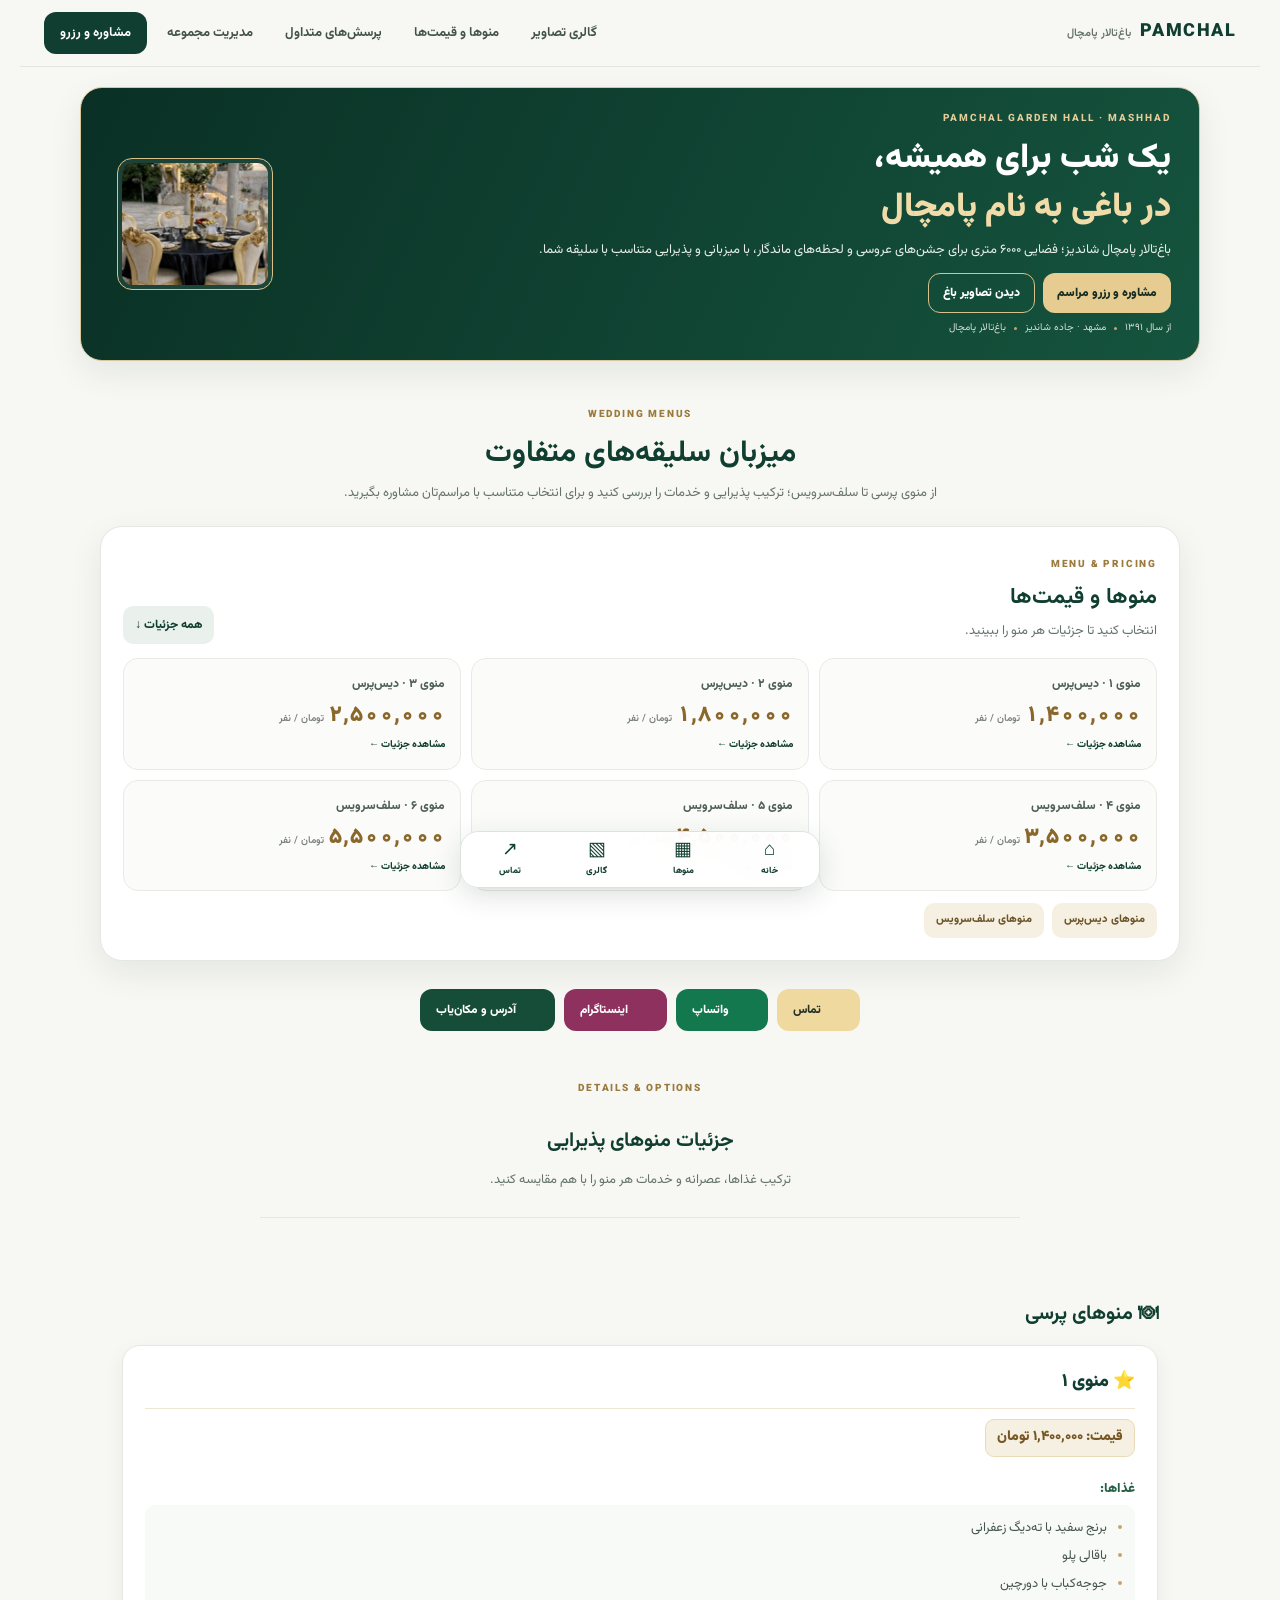
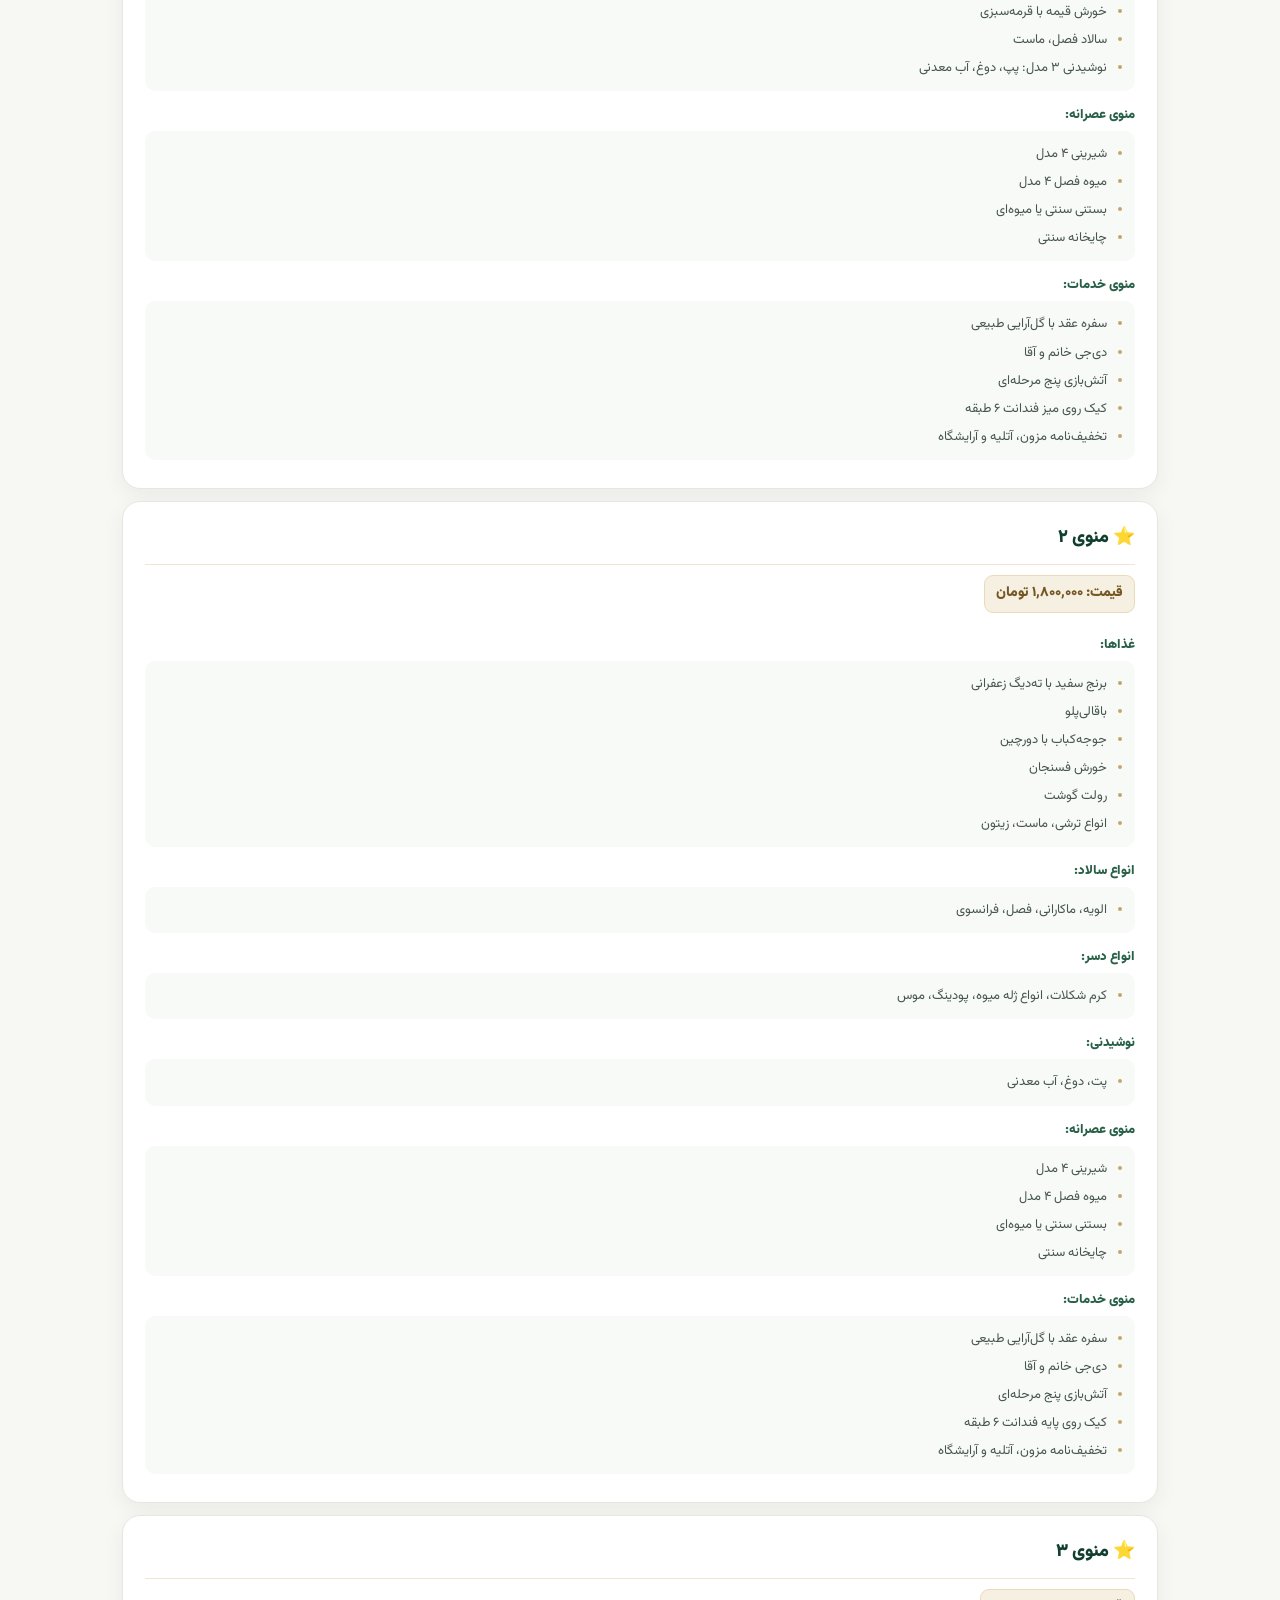
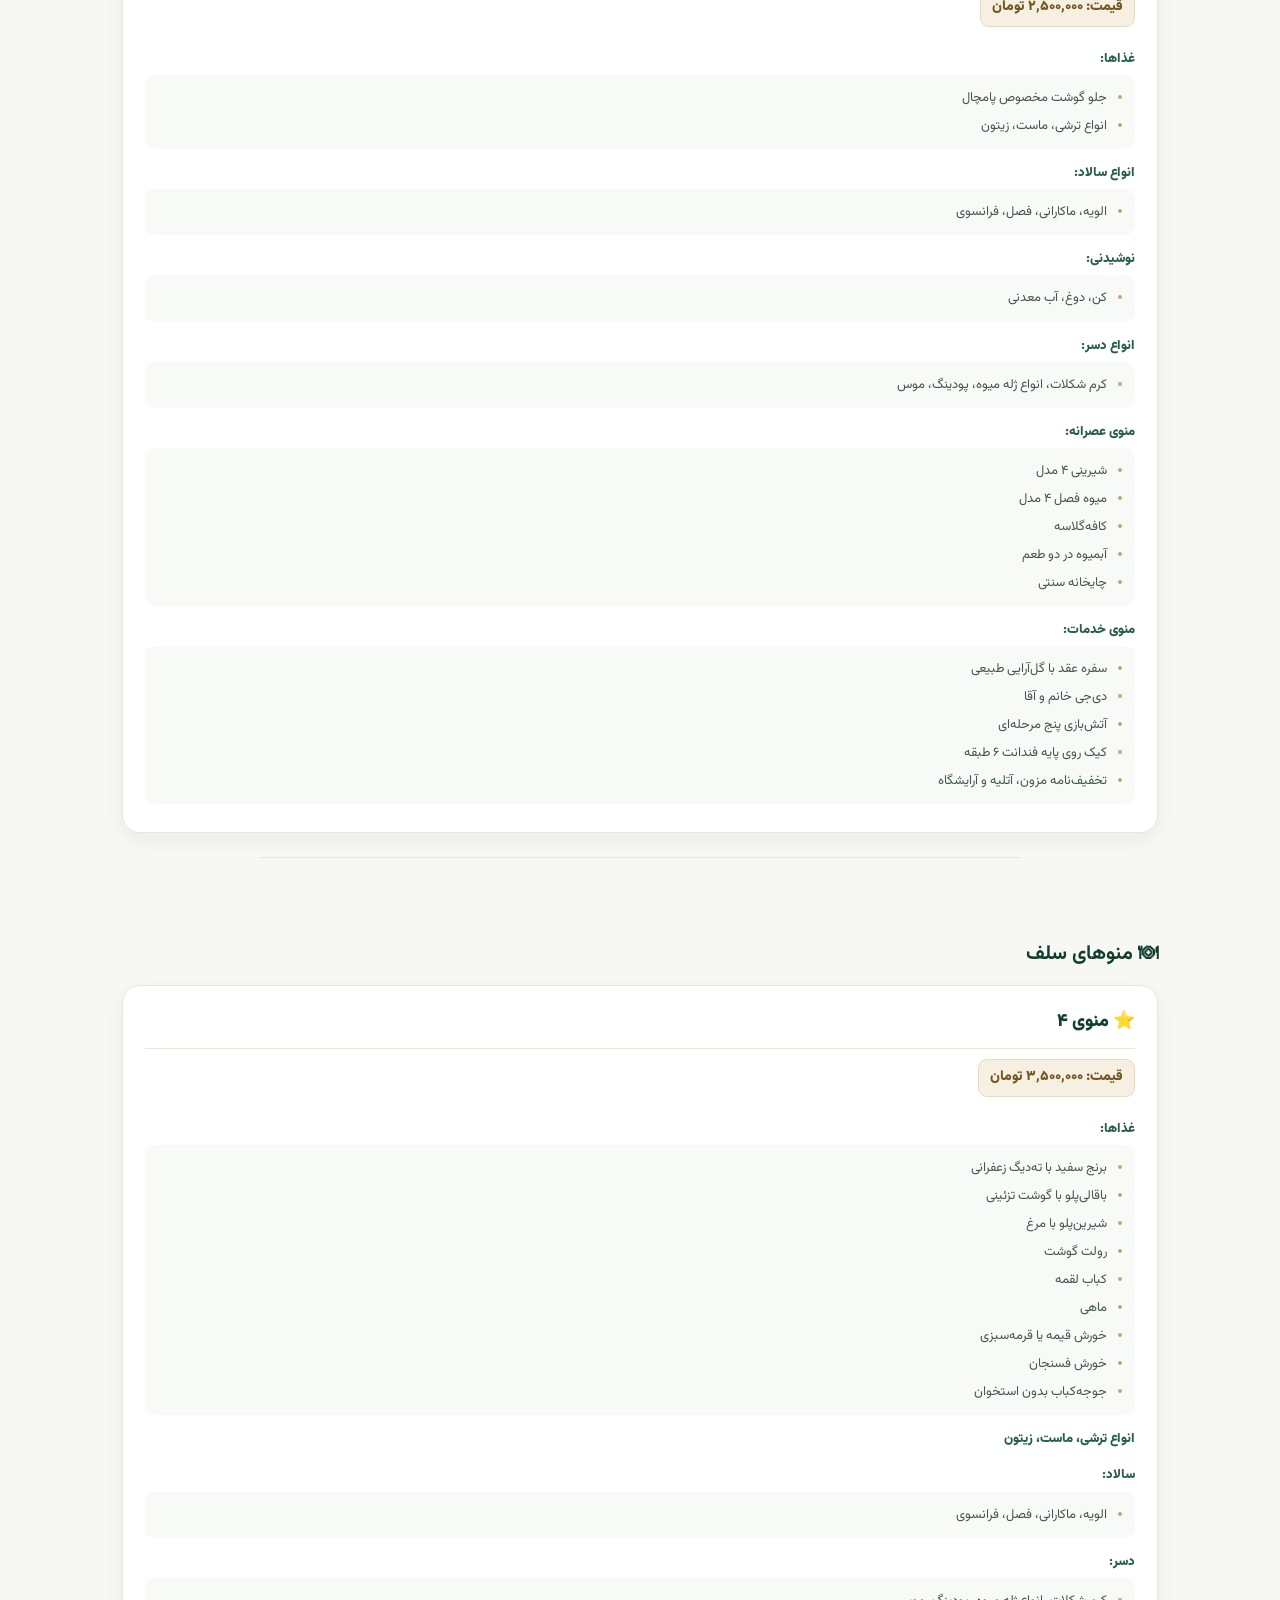
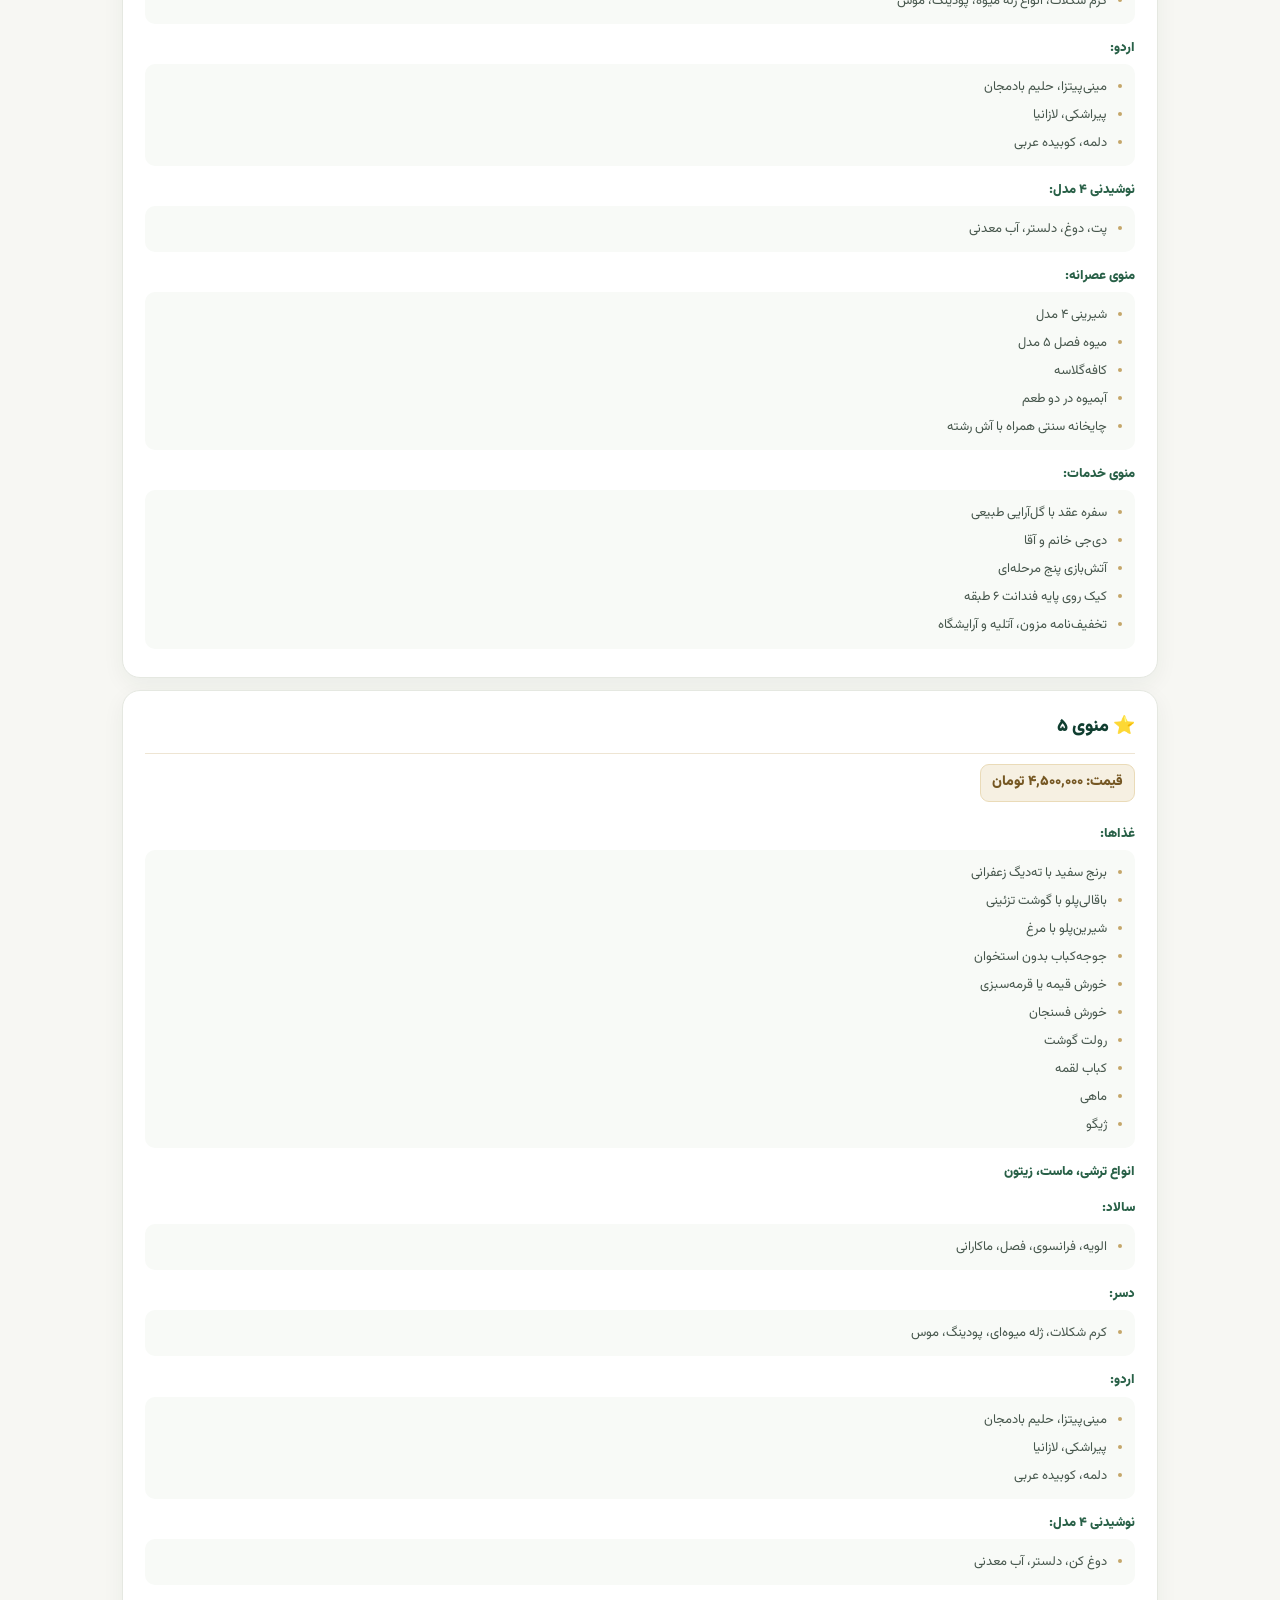
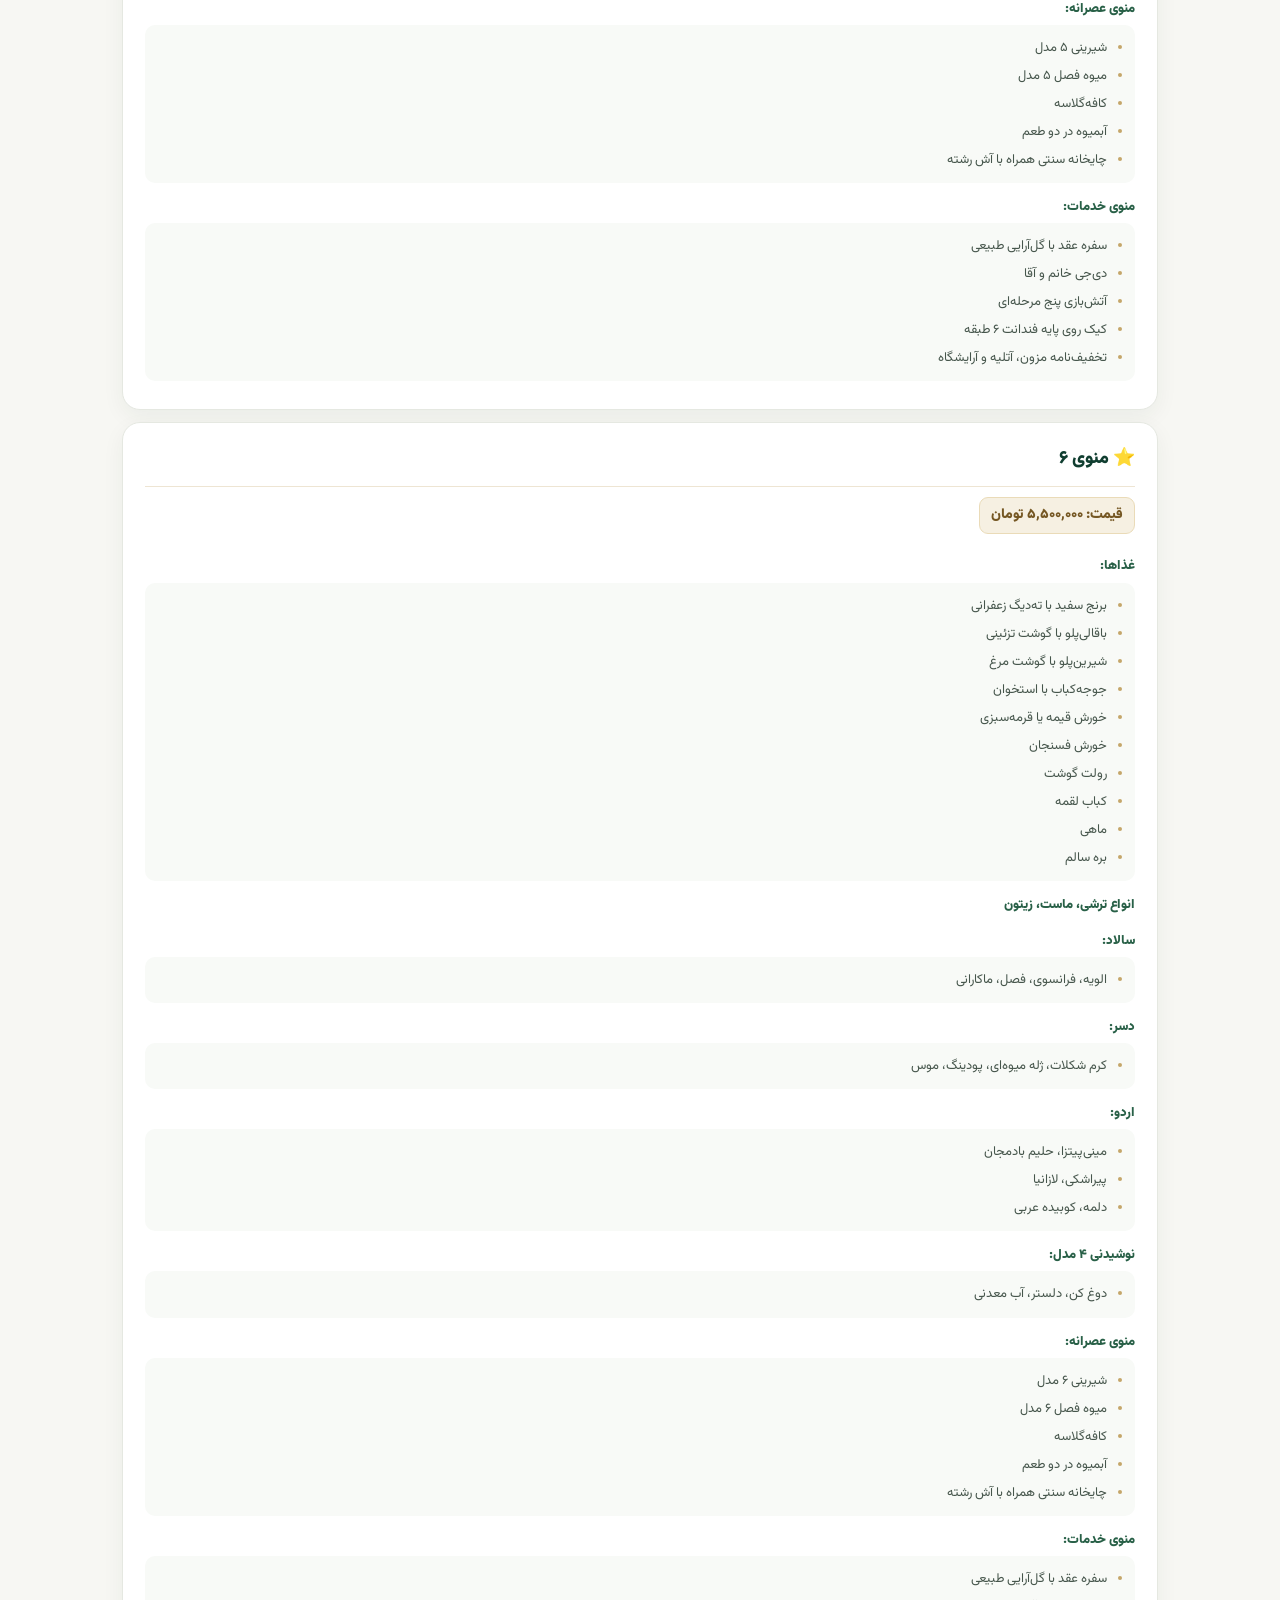
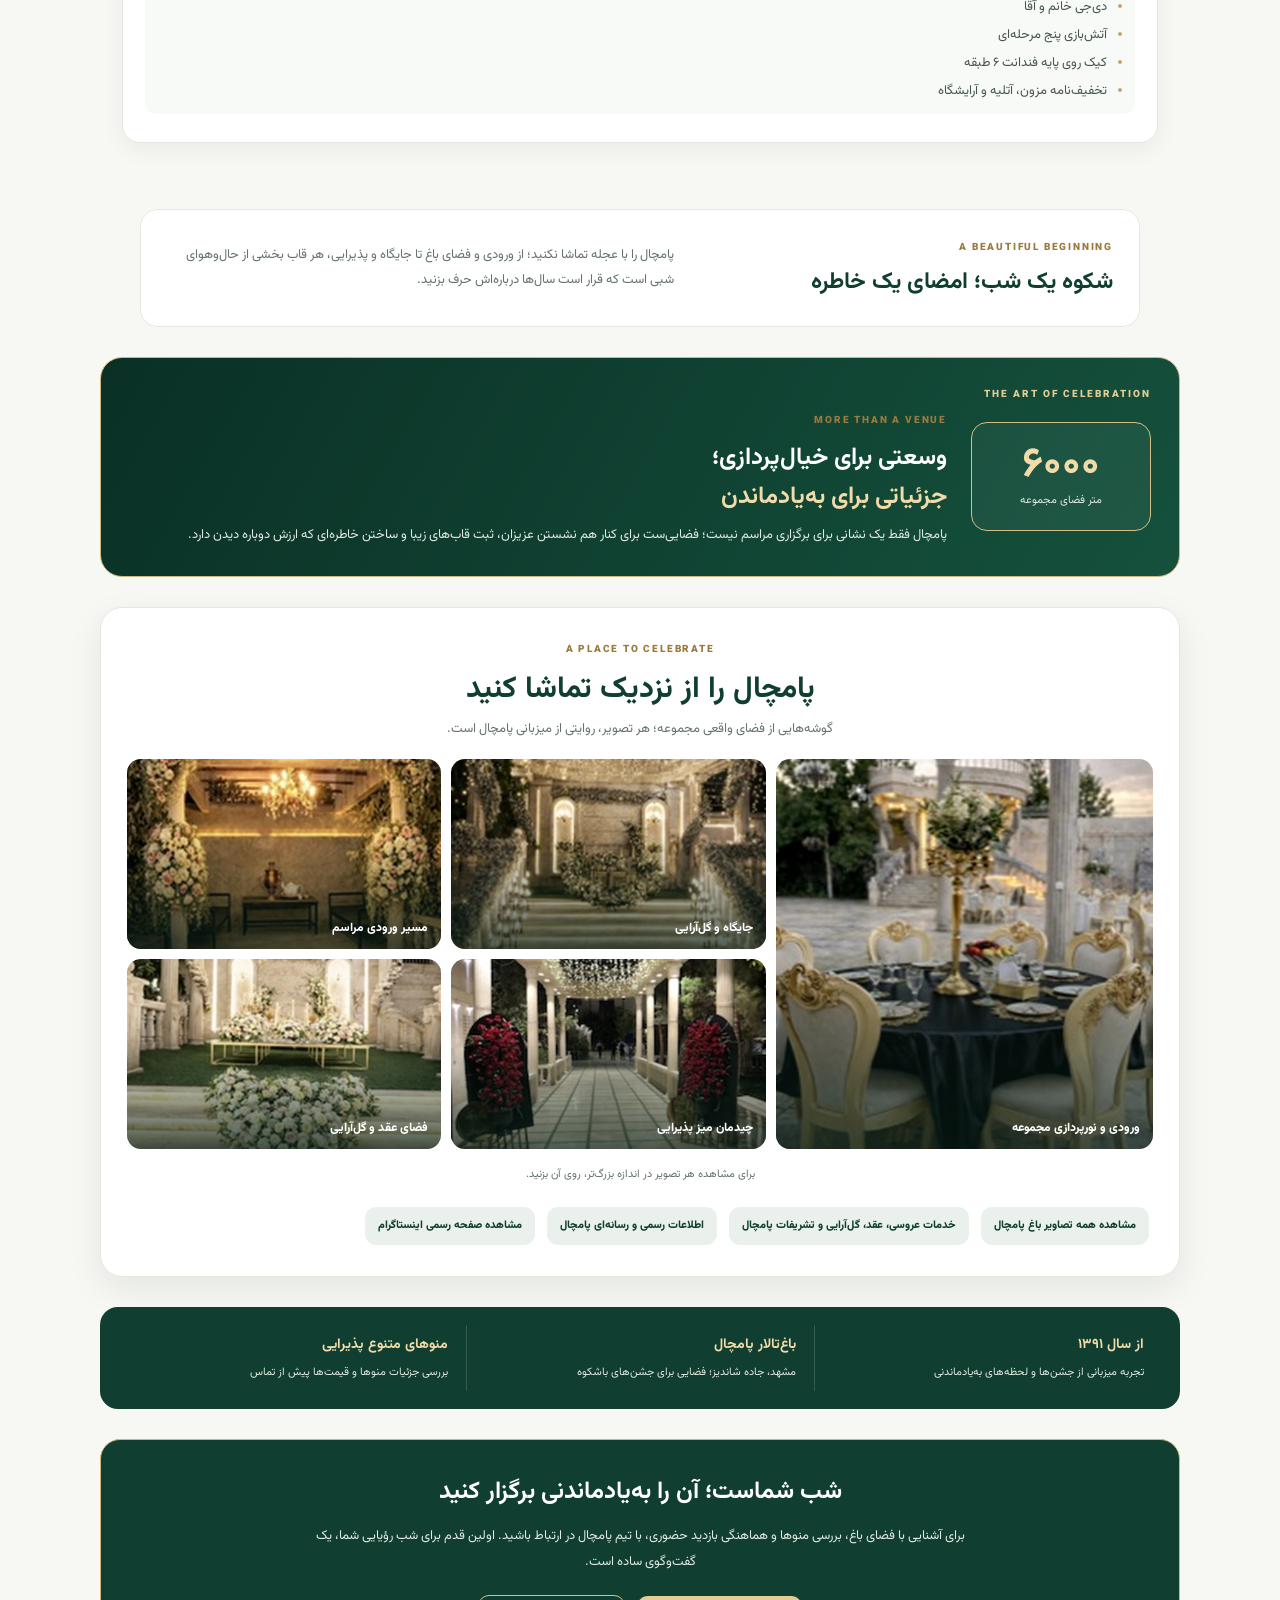
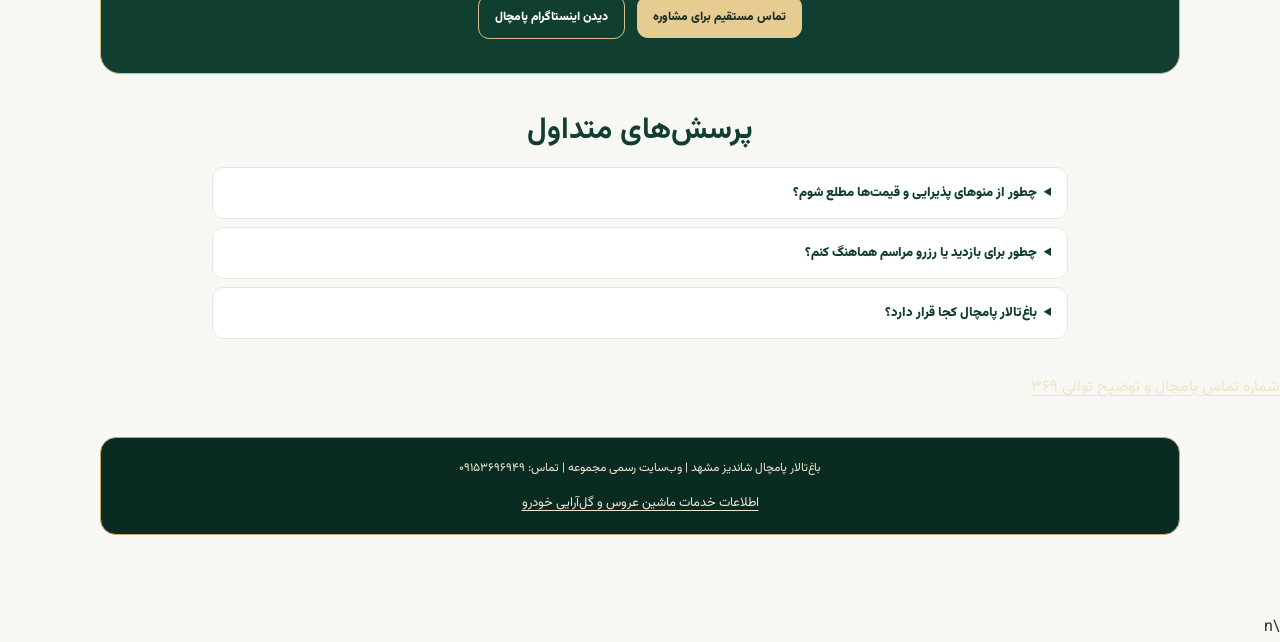
==== index.html @ 95fa724c "Remove external Mashhad article link from homepage" ====
<!DOCTYPE html>
<html lang="fa" dir="rtl">
<head>
  <meta charset="UTF-8" />
  <meta name="viewport" content="width=device-width, initial-scale=1">
  <meta name="robots" content="index, follow, max-snippet:-1, max-image-preview:large, max-video-preview:-1">
<meta name="googlebot" content="index, follow">
<meta name="bingbot" content="index, follow">
<link rel="canonical" href="https://pamchal.vercel.app/">
  <title>باغ تالار پامچال شاندیز مشهد | تالار عروسی و تشریفات</title>
  <meta name="description" content="باغ‌تالار پامچال شاندیز در مشهد؛ مجموعه‌ای با فضای حدود ۶۰۰۰ مترمربع برای برگزاری مراسم عروسی و جشن، همراه با منوهای پذیرایی، خدمات تشریفات، نشانی و راه‌های تماس.">
  <meta name="keywords" content="باغ تالار پامچال، باغ تالار مشهد، تالار عروسی مشهد، تشریفات عروسی مشهد، منوی تالار پامچال">
  <meta name="author" content="باغ‌تالار پامچال">
  <meta name="theme-color" content="#043927">
  <meta property="og:type" content="website">
  <meta property="og:locale" content="fa_IR">
  <meta property="og:site_name" content="باغ‌تالار پامچال">
  <meta property="og:title" content="باغ‌تالار پامچال مشهد | تالار عروسی و خدمات مجالس">
  <meta property="og:description" content="منوها، قیمت‌ها، راه‌های تماس و موقعیت باغ‌تالار پامچال در مشهد.">
  <meta property="og:url" content="https://pamchal.vercel.app/">
  <meta name="twitter:card" content="summary">
  <meta name="twitter:title" content="باغ‌تالار پامچال مشهد">
  <meta name="twitter:description" content="مشاهده منوها و راه‌های ارتباط با باغ‌تالار پامچال در مشهد.">
  <script type="application/ld+json">
  {
    "@context": "https://schema.org",
    "@graph": [
      {
        "@type": "WebSite",
        "@id": "https://pamchal.vercel.app/#website",
        "url": "https://pamchal.vercel.app/",
        "name": "باغ‌تالار پامچال شاندیز",
        "inLanguage": "fa-IR",
        "publisher": {"@id": "https://pamchal.vercel.app/#venue"}
      },
      {
        "@type": "WebPage",
        "@id": "https://pamchal.vercel.app/#webpage",
        "url": "https://pamchal.vercel.app/",
        "name": "باغ تالار پامچال شاندیز مشهد | تالار عروسی و تشریفات",
        "description": "معرفی باغ‌تالار پامچال شاندیز در مشهد، منوهای پذیرایی، خدمات مراسم، نشانی و راه‌های تماس.",
        "inLanguage": "fa-IR",
        "isPartOf": {"@id": "https://pamchal.vercel.app/#website"},
        "about": {"@id": "https://pamchal.vercel.app/#venue"},
        "mainEntity": {"@id": "https://pamchal.vercel.app/#venue"}
      },
      {
        "@type": "EventVenue",
        "@id": "https://pamchal.vercel.app/#venue",
        "name": "باغ‌تالار پامچال",
        "alternateName": ["باغ تالار پامچال مشهد", "PAMCHAL Garden Hall"],
        "url": "https://pamchal.vercel.app/",
        "description": "باغ‌تالار پامچال در محدوده جاده شاندیز مشهد، محل برگزاری مراسم عروسی و جشن‌ها.",
        "telephone": "+989153696949",
        "address": {
          "@type": "PostalAddress",
          "streetAddress": "جاده شاندیز، بعد از ویرانی، شهرک صنعتی توس، نبش ثامن ۱۱",
          "addressLocality": "مشهد",
          "addressRegion": "خراسان رضوی",
          "addressCountry": "IR"
        },
        "geo": {
          "@type": "GeoCoordinates",
          "latitude": 36.41394246164471,
          "longitude": 59.39042164504815
        },
        "areaServed": [
          {"@type": "City", "name": "مشهد"},
          {"@type": "Place", "name": "شاندیز"}
        ],
        "sameAs": [
          "https://www.instagram.com/pamchal_garden_hall/",
          "https://www.bia2aroosi.com/pamchal-garden/%D8%A8%D8%A7%D8%BA%D8%B3%D8%B1%D8%A7-%D9%88-%D8%AA%D8%A7%D9%84%D8%A7%D8%B1-%D9%BE%D8%A7%D9%85%DA%86%D8%A7%D9%84",
          "https://nshn.ir/44_b10Qp5JLVH2"
        ],
        "hasOfferCatalog": {
          "@type": "OfferCatalog",
          "name": "خدمات باغ‌تالار پامچال",
          "itemListElement": [
            {"@type": "OfferCatalog", "name": "مراسم عروسی و جشن", "url": "https://pamchal.vercel.app/wedding-services.html"},
            {"@type": "OfferCatalog", "name": "منوهای پذیرایی", "url": "https://pamchal.vercel.app/"},
            {"@type": "OfferCatalog", "name": "ماشین عروس و گل‌آرایی خودرو", "url": "https://pamchal.vercel.app/bridal-car.html"}
          ]
        }
      }
    ]
  }
  </script>
  <link href="https://fonts.googleapis.com/css2?family=Vazirmatn:wght@400;600;700;900&display=swap" rel="stylesheet">
  <link rel="stylesheet" href="/pamchal-final.css?v=20261118-clean">
<script type="application/ld+json">
  {
    "@context":"https://schema.org",
    "@type":"FAQPage",
    "mainEntity":[
      {"@type":"Question","name":"باغ‌تالار پامچال کجا قرار دارد؟","acceptedAnswer":{"@type":"Answer","text":"باغ‌تالار پامچال در مشهد، جاده شاندیز، بعد از ویرانی، جاده شهرک صنعتی توس، نبش ثامن ۱۱ قرار دارد."}},
      {"@type":"Question","name":"چطور برای بازدید و رزرو مراسم با باغ‌تالار پامچال تماس بگیریم؟","acceptedAnswer":{"@type":"Answer","text":"برای هماهنگی بازدید و دریافت اطلاعات مراسم با شماره ۰۹۱۵۳۶۹۶۹۴۹ تماس بگیرید."}},
      {"@type":"Question","name":"چه نوع مراسمی در باغ‌تالار پامچال برگزار می‌شود؟","acceptedAnswer":{"@type":"Answer","text":"این مجموعه برای برگزاری مراسم عروسی، نامزدی، جشن و دیگر مجالس پذیرایی معرفی شده است. برای جزئیات و ظرفیت روز موردنظر تماس بگیرید."}}
    ]
  }
  </script>
</head>

<body>
<nav class="pamchal-topbar" aria-label="ناوبری اصلی"><a class="pamchal-brand" href="#">PAMCHAL <span style="font-size:11px;font-weight:600;color:#e8dfca">باغ‌تالار پامچال</span></a><div class="pamchal-nav"><a href="#pamchal-gallery">گالری تصاویر</a><a href="#menu1">منوها و قیمت‌ها</a><a href="#pamchal-faq">پرسش‌های متداول</a><a href="/seyed-mohsen-robatjazi.html">مدیریت مجموعه</a><a class="pamchal-top-cta" href="tel:+989153696949">مشاوره و رزرو</a></div></nav>

  <main class="pamchal-site">
<section class="pamchal-hero">
      <div class="hero-copy">
        <span class="eyebrow">PAMCHAL GARDEN HALL · MASHHAD</span>
        <h1>یک شب برای همیشه،<br><em>در باغی به نام پامچال</em></h1>
        <p>باغ‌تالار پامچال شاندیز؛ فضایی ۶۰۰۰ متری برای جشن‌های عروسی و لحظه‌های ماندگار، با میزبانی و پذیرایی متناسب با سلیقه شما.</p>
        <div class="hero-actions">
          <a href="tel:+989153696949">مشاوره و رزرو مراسم</a>
          <a class="ghost" href="#pamchal-gallery">دیدن تصاویر باغ</a>
        </div>
        <div class="hero-facts"><span>از سال ۱۳۹۱</span><i></i><span>مشهد · جاده شاندیز</span><i></i><span>باغ‌تالار پامچال</span></div>
      </div>
      <div class="hero-photo">
        <div class="hero-photo-frame">
          <img src="images/pamchal-01.webp?v=20261118" alt="ورودی پلکانی و نورپردازی باغ‌تالار پامچال" loading="eager">
          <span class="photo-caption">به پامچال خوش آمدید</span>
        </div>
        <div class="hero-stamp">P<br><small>PAMCHAL</small></div>
      </div>
    </section>
    <section class="pamchal-menu-intro"><span class="eyebrow">WEDDING MENUS</span><h2>میزبان سلیقه‌های متفاوت</h2><p>از منوی پرسی تا سلف‌سرویس؛ ترکیب پذیرایی و خدمات را بررسی کنید و برای انتخاب متناسب با مراسم‌تان مشاوره بگیرید.</p></section>
  <section class="menu-quick" id="menu-navigation"><div class="menu-quick-head"><div><span class="eyebrow">MENU & PRICING</span><h2>منوها و قیمت‌ها</h2><p>انتخاب کنید تا جزئیات هر منو را ببینید.</p></div><a href="#menu-details">همه جزئیات ↓</a></div><div class="menu-quick-grid"><a class="menu-quick-card" href="#menu1"><span>منوی ۱ · دیس‌پرس</span><strong>۱,۴۰۰,۰۰۰<small>تومان / نفر</small></strong><i>مشاهده جزئیات ←</i></a>
<a class="menu-quick-card" href="#menu2"><span>منوی ۲ · دیس‌پرس</span><strong>۱,۸۰۰,۰۰۰<small>تومان / نفر</small></strong><i>مشاهده جزئیات ←</i></a>
<a class="menu-quick-card" href="#menu3"><span>منوی ۳ · دیس‌پرس</span><strong>۲,۵۰۰,۰۰۰<small>تومان / نفر</small></strong><i>مشاهده جزئیات ←</i></a>
<a class="menu-quick-card" href="#menu4"><span>منوی ۴ · سلف‌سرویس</span><strong>۳,۵۰۰,۰۰۰<small>تومان / نفر</small></strong><i>مشاهده جزئیات ←</i></a>
<a class="menu-quick-card" href="#menu5"><span>منوی ۵ · سلف‌سرویس</span><strong>۴,۵۰۰,۰۰۰<small>تومان / نفر</small></strong><i>مشاهده جزئیات ←</i></a>
<a class="menu-quick-card" href="#menu6"><span>منوی ۶ · سلف‌سرویس</span><strong>۵,۵۰۰,۰۰۰<small>تومان / نفر</small></strong><i>مشاهده جزئیات ←</i></a></div><div class="menu-kind-links"><a href="#menu1">منوهای دیس‌پرس</a><a href="#menu4">منوهای سلف‌سرویس</a></div></section>
</main>
<section class="contact-strip"><div class="contact-buttons">

  <a href="tel:+989153696949" class="btn call">
    <img src="https://cdn-icons-png.flaticon.com/512/597/597177.png" alt="" aria-hidden="true">
    تماس
  </a>

  <a href="https://wa.me/989153696949" class="btn whatsapp">
    <img src="https://cdn-icons-png.flaticon.com/512/733/733585.png" alt="" aria-hidden="true">
    واتساپ
  </a>

  <a href="https://www.instagram.com/Pamchal_garden_hall/" class="btn instagram">
    <img src="https://cdn-icons-png.flaticon.com/512/2111/2111463.png" alt="" aria-hidden="true">
    اینستاگرام
  </a>

  <div class="location-wrapper">
    <a onclick="toggleLocationMenu()" class="btn location">
      <img src="https://cdn-icons-png.flaticon.com/512/535/535239.png" alt="" aria-hidden="true">
      آدرس و مکان‌یاب
    </a>

    <div id="locationMenu" class="location-menu">
      <a href="https://www.google.com/maps/search/?api=1&query=36.41394246164471,59.39042164504815" target="_blank">گوگل‌مپ</a>
      <a href="https://nshn.ir/44_b10Qp5JLVH2" target="_blank">نشان</a>
    </div>
  </div>

</div></section>
<section id="menu-details" class="menu-details-wrap"><div class="menu-details-heading"><span class="eyebrow">DETAILS & OPTIONS</span><h2>جزئیات منوهای پذیرایی</h2><p>ترکیب غذاها، عصرانه و خدمات هر منو را با هم مقایسه کنید.</p></div><div class="divider"></div>
      ‏<div class="royal-box">

    <h2>🍽 منوهای پرسی</h2>

    <div class="menu-card" id="menu1">
      <div class="royal-box">

      <div class="menu-title">⭐ منوی ۱</div>
      <div class="menu-price">قیمت: ۱,۴۰۰,۰۰۰ تومان</div>

      <div class="label">غذاها:</div>
      <ul>
        <li>برنج سفید با ته‌دیگ زعفرانی</li>
        <li>باقالی پلو</li>
        <li>جوجه‌کباب با دورچین</li>
        <li>خورش قیمه با قرمه‌سبزی</li>
        <li>سالاد فصل، ماست</li>
        <li>نوشیدنی ۳ مدل: پپ، دوغ، آب معدنی</li>
      </ul>

      <div class="label">منوی عصرانه:</div>
      <ul>
        <li>شیرینی ۴ مدل</li>
        <li>میوه فصل ۴ مدل</li>
        <li>بستنی سنتی یا میوه‌ای</li>
        <li>چایخانه سنتی</li>
      </ul>

      <div class="label">منوی خدمات:</div>
      <ul>
        <li>سفره عقد با گل‌آرایی طبیعی</li>
        <li>دی‌جی خانم و آقا</li>
        <li>آتش‌بازی پنج مرحله‌ای</li>
        <li>کیک روی میز فندانت ۶ طبقه</li>
        <li>تخفیف‌نامه مزون، آتلیه و آرایشگاه</li>
      </ul>
    </div>

    <!-- می‌تونی منوهای بعدی رو همین‌طور تکرار کنی -->

  </div>




    <!-- منوی ۲ -->
   <div class="menu-card" id="menu2">
     <div class="royal-box">

      <div class="menu-title">⭐ منوی ۲</div>
      <div class="menu-price">قیمت: ۱,۸۰۰,۰۰۰ تومان</div>

      <div class="label">غذاها:</div>
      <ul>
        <li>برنج سفید با ته‌دیگ زعفرانی</li>
        <li>باقالی‌پلو</li>
        <li>جوجه‌کباب با دورچین</li>
        <li>خورش فسنجان</li>
        <li>رولت گوشت</li>
        <li>انواع ترشی، ماست، زیتون</li>
      </ul>

      <div class="label">انواع سالاد:</div>
      <ul class="small">
        <li>الویه، ماکارانی، فصل، فرانسوی</li>
      </ul>

      <div class="label">انواع دسر:</div>
      <ul class="small">
        <li>کرم شکلات، انواع ژله میوه، پودینگ، موس</li>
      </ul>

      <div class="label">نوشیدنی:</div>
      <ul class="small">
        <li>پت، دوغ، آب معدنی</li>
      </ul>

      <div class="label">منوی عصرانه:</div>
      <ul class="small">
        <li>شیرینی ۴ مدل</li>
        <li>میوه فصل ۴ مدل</li>
        <li>بستنی سنتی یا میوه‌ای</li>
        <li>چایخانه سنتی</li>
      </ul>

      <div class="label">منوی خدمات:</div>
      <ul class="small">
        <li>سفره عقد با گل‌آرایی طبیعی</li>
        <li>دی‌جی خانم و آقا</li>
        <li>آتش‌بازی پنج مرحله‌ای</li>
        <li>کیک روی پایه فندانت ۶ طبقه</li>
        <li>تخفیف‌نامه مزون، آتلیه و آرایشگاه</li>
      </ul>
    </div>
    <!-- منوی ۳ -->
    <div class="menu-card" id="menu3">
      <div class="royal-box">

      <div class="menu-title">⭐ منوی ۳</div>
      <div class="menu-price">قیمت: ۲,۵۰۰,۰۰۰ تومان</div>

      <div class="label">غذاها:</div>
      <ul>
        <li>جلو گوشت مخصوص پامچال</li>
        <li>انواع ترشی، ماست، زیتون</li>
      </ul>

      <div class="label">انواع سالاد:</div>
      <ul class="small">
        <li>الویه، ماکارانی، فصل، فرانسوی</li>
      </ul>

      <div class="label">نوشیدنی:</div>
      <ul class="small">
        <li>کن، دوغ، آب معدنی</li>
      </ul>

      <div class="label">انواع دسر:</div>
      <ul class="small">
        <li>کرم شکلات، انواع ژله میوه، پودینگ، موس</li>
      </ul>

      <div class="label">منوی عصرانه:</div>
      <ul class="small">
        <li>شیرینی ۴ مدل</li>
        <li>میوه فصل ۴ مدل</li>
        <li>کافه‌گلاسه</li>
        <li>آبمیوه در دو طعم</li>
        <li>چایخانه سنتی</li>
      </ul>

      <div class="label">منوی خدمات:</div>
      <ul class="small">
        <li>سفره عقد با گل‌آرایی طبیعی</li>
        <li>دی‌جی خانم و آقا</li>
        <li>آتش‌بازی پنج مرحله‌ای</li>
        <li>کیک روی پایه فندانت ۶ طبقه</li>
        <li>تخفیف‌نامه مزون، آتلیه و آرایشگاه</li>
      </ul>
    </div>

    <div class="divider"></div>
     
‏ ‏ </div>
    <!-- منوهای سلف -->
    <h2>🍽 منوهای سلف</h2>

    <!-- منوی ۴ -->
    <div class="menu-card" id="menu4">
      <div class="royal-box">

      <div class="menu-title">⭐ منوی ۴</div>
      <div class="menu-price">قیمت: ۳,۵۰۰,۰۰۰ تومان</div>

      <div class="label">غذاها:</div>
      <ul>
        <li>برنج سفید با ته‌دیگ زعفرانی</li>
        <li>باقالی‌پلو با گوشت تزئینی</li>
        <li>شیرین‌پلو با مرغ</li>
        <li>رولت گوشت</li>
        <li>کباب لقمه</li>
        <li>ماهی</li>
        <li>خورش قیمه یا قرمه‌سبزی</li>
        <li>خورش فسنجان</li>
        <li>جوجه‌کباب بدون استخوان</li>
      </ul>

      <div class="label">انواع ترشی، ماست، زیتون</div>

      <div class="label">سالاد:</div>
      <ul class="small">
        <li>الویه، ماکارانی، فصل، فرانسوی</li>
      </ul>

      <div class="label">دسر:</div>
      <ul class="small">
        <li>کرم شکلات، انواع ژله میوه، پودینگ، موس</li>
      </ul>

      <div class="label">اردو:</div>
      <ul class="small">
        <li>مینی‌پیتزا، حلیم بادمجان</li>
        <li>پیراشکی، لازانیا</li>
        <li>دلمه، کوبیده عربی</li>
      </ul>

      <div class="label">نوشیدنی ۴ مدل:</div>
      <ul class="small">
        <li>پت، دوغ، دلستر، آب معدنی</li>
      </ul>

      <div class="label">منوی عصرانه:</div>
      <ul class="small">
        <li>شیرینی ۴ مدل</li>
        <li>میوه فصل ۵ مدل</li>
        <li>کافه‌گلاسه</li>
        <li>آبمیوه در دو طعم</li>
        <li>چایخانه سنتی همراه با آش رشته</li>
      </ul>

      <div class="label">منوی خدمات:</div>
      <ul class="small">
        <li>سفره عقد با گل‌آرایی طبیعی</li>
        <li>دی‌جی خانم و آقا</li>
        <li>آتش‌بازی پنج مرحله‌ای</li>
        <li>کیک روی پایه فندانت ۶ طبقه</li>
        <li>تخفیف‌نامه مزون، آتلیه و آرایشگاه</li>
      </ul>
    </div>

    <!-- منوی ۵ -->
    <div class="menu-card" id="menu5">
      <div class="royal-box">

      <div class="menu-title">⭐ منوی ۵</div>
      <div class="menu-price">قیمت: ۴,۵۰۰,۰۰۰ تومان</div>

      <div class="label">غذاها:</div>
      <ul>
        <li>برنج سفید با ته‌دیگ زعفرانی</li>
        <li>باقالی‌پلو با گوشت تزئینی</li>
        <li>شیرین‌پلو با مرغ</li>
        <li>جوجه‌کباب بدون استخوان</li>
        <li>خورش قیمه یا قرمه‌سبزی</li>
        <li>خورش فسنجان</li>
        <li>رولت گوشت</li>
        <li>کباب لقمه</li>
        <li>ماهی</li>
        <li>ژیگو</li>
      </ul>

      <div class="label">انواع ترشی، ماست، زیتون</div>

      <div class="label">سالاد:</div>
      <ul class="small">
        <li>الویه، فرانسوی، فصل، ماکارانی</li>
      </ul>

      <div class="label">دسر:</div>
      <ul class="small">
        <li>کرم شکلات، ژله میوه‌ای، پودینگ، موس</li>
      </ul>

      <div class="label">اردو:</div>
      <ul class="small">
        <li>مینی‌پیتزا، حلیم بادمجان</li>
        <li>پیراشکی، لازانیا</li>
        <li>دلمه، کوبیده عربی</li>
      </ul>

      <div class="label">نوشیدنی ۴ مدل:</div>
      <ul class="small">
        <li>دوغ کن، دلستر، آب معدنی</li>
      </ul>

      <div class="label">منوی عصرانه:</div>
      <ul class="small">
        <li>شیرینی ۵ مدل</li>
        <li>میوه فصل ۵ مدل</li>
        <li>کافه‌گلاسه</li>
        <li>آبمیوه در دو طعم</li>
        <li>چایخانه سنتی همراه با آش رشته</li>
      </ul>

      <div class="label">منوی خدمات:</div>
      <ul class="small">
        <li>سفره عقد با گل‌آرایی طبیعی</li>
        <li>دی‌جی خانم و آقا</li>
        <li>آتش‌بازی پنج مرحله‌ای</li>
        <li>کیک روی پایه فندانت ۶ طبقه</li>
        <li>تخفیف‌نامه مزون، آتلیه و آرایشگاه</li>
      </ul>
    </div>
    <!-- منوی ۶ -->
    <div class="menu-card" id="menu6">
      <div class="royal-box">

      <div class="menu-title">⭐ منوی ۶</div>
      <div class="menu-price">قیمت: ۵,۵۰۰,۰۰۰ تومان</div>

      <div class="label">غذاها:</div>
      <ul>
        <li>برنج سفید با ته‌دیگ زعفرانی</li>
        <li>باقالی‌پلو با گوشت تزئینی</li>
        <li>شیرین‌پلو با گوشت مرغ</li>
        <li>جوجه‌کباب با استخوان</li>
        <li>خورش قیمه یا قرمه‌سبزی</li>
        <li>خورش فسنجان</li>
        <li>رولت گوشت</li>
        <li>کباب لقمه</li>
        <li>ماهی</li>
        <li>بره سالم</li>
      </ul>

      <div class="label">انواع ترشی، ماست، زیتون</div>

      <div class="label">سالاد:</div>
      <ul class="small">
        <li>الویه، فرانسوی، فصل، ماکارانی</li>
      </ul>

      <div class="label">دسر:</div>
      <ul class="small">
        <li>کرم شکلات، ژله میوه‌ای، پودینگ، موس</li>
      </ul>

      <div class="label">اردو:</div>
      <ul class="small">
        <li>مینی‌پیتزا، حلیم بادمجان</li>
        <li>پیراشکی، لازانیا</li>
        <li>دلمه، کوبیده عربی</li>
      </ul>

      <div class="label">نوشیدنی ۴ مدل:</div>
      <ul class="small">
        <li>دوغ کن، دلستر، آب معدنی</li>
      </ul>

      <div class="label">منوی عصرانه:</div>
      <ul class="small">
        <li>شیرینی ۶ مدل</li>
        <li>میوه فصل ۶ مدل</li>
        <li>کافه‌گلاسه</li>
        <li>آبمیوه در دو طعم</li>
        <li>چایخانه سنتی همراه با آش رشته</li>
      </ul>

      <div class="label">منوی خدمات:</div>
      <ul class="small">
        <li>سفره عقد با گل‌آرایی طبیعی</li>
        <li>دی‌جی خانم و آقا</li>
        <li>آتش‌بازی پنج مرحله‌ای</li>
        <li>کیک روی پایه فندانت ۶ طبقه</li>
        <li>تخفیف‌نامه مزون، آتلیه و آرایشگاه</li>
      </ul>
    </div>

  </div>

</section>
<section class="pamchal-intro">
      <div><span class="eyebrow">A BEAUTIFUL BEGINNING</span><h2>شکوه یک شب؛ امضای یک خاطره</h2></div>
      <p>پامچال را با عجله تماشا نکنید؛ از ورودی و فضای باغ تا جایگاه و پذیرایی، هر قاب بخشی از حال‌وهوای شبی است که قرار است سال‌ها درباره‌اش حرف بزنید.</p>
    </section>
    
<section class="pamchal-signature" aria-label="درباره باغ‌تالار پامچال">
  <div class="signature-kicker">THE ART OF CELEBRATION</div>
  <div class="signature-main"><div class="signature-number"><strong>۶۰۰۰</strong><span>متر فضای مجموعه</span></div><div class="signature-copy"><span class="eyebrow">MORE THAN A VENUE</span><h2>وسعتی برای خیال‌پردازی؛<br><em>جزئیاتی برای به‌یادماندن</em></h2><p>پامچال فقط یک نشانی برای برگزاری مراسم نیست؛ فضایی‌ست برای کنار هم نشستن عزیزان، ثبت قاب‌های زیبا و ساختن خاطره‌ای که ارزش دوباره دیدن دارد.</p></div></div>
</section>
<section class="pamchal-gallery" id="pamchal-gallery">
<div class="section-heading"><span class="eyebrow">A PLACE TO CELEBRATE</span><h2>پامچال را از نزدیک تماشا کنید</h2><p>گوشه‌هایی از فضای واقعی مجموعه؛ هر تصویر، روایتی از میزبانی پامچال است.</p></div>
<div class="gallery-grid">
<a class="gallery-tile tile-large" href="images/pamchal-01.webp?v=20261118" target="_blank"><img src="images/pamchal-01.webp?v=20261118" alt="ورودی پلکانی و نورپردازی باغ‌تالار پامچال" loading="lazy"><span>ورودی و نورپردازی مجموعه</span></a>
<a class="gallery-tile" href="images/pamchal-02.webp?v=20261118" target="_blank"><img src="images/pamchal-02.webp?v=20261118" alt="جایگاه گل‌آرایی باغ‌تالار پامچال" loading="lazy"><span>جایگاه و گل‌آرایی</span></a>
<a class="gallery-tile" href="images/pamchal-03.webp?v=20261118" target="_blank"><img src="images/pamchal-03.webp?v=20261118" alt="مسیر ورودی مراسم در باغ‌تالار پامچال" loading="lazy"><span>مسیر ورودی مراسم</span></a>
<a class="gallery-tile" href="images/pamchal-04.webp?v=20261118" target="_blank"><img src="images/pamchal-04.webp?v=20261118" alt="چیدمان میز پذیرایی باغ‌تالار پامچال" loading="lazy"><span>چیدمان میز پذیرایی</span></a>
<a class="gallery-tile" href="images/pamchal-05.webp?v=20261118" target="_blank"><img src="images/pamchal-05.webp?v=20261118" alt="فضای عقد و گل‌آرایی باغ‌تالار پامچال" loading="lazy"><span>فضای عقد و گل‌آرایی</span></a>
</div>
<p class="gallery-note">برای مشاهده هر تصویر در اندازه بزرگ‌تر، روی آن بزنید.</p>
<a class="instagram-cta" href="/gallery.html">مشاهده همه تصاویر باغ پامچال</a>
<a class="instagram-cta" href="/wedding-services.html">خدمات عروسی، عقد، گل‌آرایی و تشریفات پامچال</a>
<a class="instagram-cta" href="/media-kit.html">اطلاعات رسمی و رسانه‌ای پامچال</a>
<a class="instagram-cta" href="https://www.instagram.com/pamchal_garden_hall/" target="_blank" rel="noopener">مشاهده صفحه رسمی اینستاگرام</a>
</section>
    <section class="pamchal-trust" aria-label="ویژگی‌های مجموعه">
<article><strong>از سال ۱۳۹۱</strong><span>تجربه میزبانی از جشن‌ها و لحظه‌های به‌یادماندنی</span></article>
<article><strong>باغ‌تالار پامچال</strong><span>مشهد، جاده شاندیز؛ فضایی برای جشن‌های باشکوه</span></article>
<article><strong>منوهای متنوع پذیرایی</strong><span>بررسی جزئیات منوها و قیمت‌ها پیش از تماس</span></article>
</section>
<section class="pamchal-cta-band">
<h2>شب شماست؛ آن را به‌یادماندنی برگزار کنید</h2>
<p>برای آشنایی با فضای باغ، بررسی منوها و هماهنگی بازدید حضوری، با تیم پامچال در ارتباط باشید. اولین قدم برای شب رؤیایی شما، یک گفت‌وگوی ساده است.</p>
<a href="tel:+989153696949">تماس مستقیم برای مشاوره</a>
<a class="secondary" href="https://www.instagram.com/pamchal_garden_hall/" target="_blank" rel="noopener">دیدن اینستاگرام پامچال</a>
</section>
<section class="pamchal-faq" id="pamchal-faq">
<h2>پرسش‌های متداول</h2>
<details><summary>چطور از منوهای پذیرایی و قیمت‌ها مطلع شوم؟</summary><p>منوها و قیمت‌های درج‌شده در همین صفحه قابل مشاهده‌اند. برای هماهنگی و دریافت اطلاعات تکمیلی با مجموعه تماس بگیرید.</p></details>
<details><summary>چطور برای بازدید یا رزرو مراسم هماهنگ کنم؟</summary><p>از دکمه تماس استفاده کنید تا برای مشاوره، بازدید و بررسی تاریخ مراسم راهنمایی شوید.</p></details>
<details><summary>باغ‌تالار پامچال کجا قرار دارد؟</summary><p>مشهد، جاده شاندیز، بعد از ویرانی، شهرک صنعتی توس، نبش ثامن ۱۱.</p></details>
</section>

<div class="pamchal-floating" aria-label="راه‌های ارتباطی سریع"><a class="call" href="tel:+989153696949" aria-label="تماس تلفنی">☎</a><a href="https://www.instagram.com/pamchal_garden_hall/" target="_blank" rel="noopener" aria-label="اینستاگرام">◎</a></div>
<script>
(()=>{const els=document.querySelectorAll('.pamchal-hero,.pamchal-intro,.pamchal-gallery,.pamchal-menu-intro,.menu-card,.royal-box,.pamchal-trust article,.pamchal-cta-band,.pamchal-faq');els.forEach(el=>el.classList.add('pamchal-reveal'));if(!('IntersectionObserver'in window)){els.forEach(el=>el.classList.add('is-visible'));return;}const io=new IntersectionObserver(entries=>entries.forEach(e=>{if(e.isIntersecting){e.target.classList.add('is-visible');io.unobserve(e.target)}}),{threshold:.08});els.forEach(el=>io.observe(el));})();
</script>


<p style="margin:12px 0"><a href="/369.html" style="color:#f3e5c4;text-decoration:underline;text-underline-offset:4px">شماره تماس پامچال و توضیح توالی ۳۶۹</a></p>
<footer style="max-width:900px;margin:24px auto;padding:16px;text-align:center;color:#eee">باغ‌تالار پامچال شاندیز مشهد | وب‌سایت رسمی مجموعه | تماس: ۰۹۱۵۳۶۹۶۹۴۹<br><a href="/bridal-car.html" style="display:inline-block;margin-top:10px;color:#f3e5c4;text-decoration:underline;text-underline-offset:4px;font-size:13px">اطلاعات خدمات ماشین عروس و گل‌آرایی خودرو</a><br></footer>
\n<nav class="ios-dock" aria-label="دسترسی سریع">
 <a href="#" aria-label="خانه"><span class="dock-symbol">⌂</span><small>خانه</small></a>
 <a href="#menu-navigation" aria-label="منوها"><span class="dock-symbol">▦</span><small>منوها</small></a>
 <a href="#pamchal-gallery" aria-label="گالری"><span class="dock-symbol">▧</span><small>گالری</small></a>
 <a href="tel:+989153696949" aria-label="تماس"><span class="dock-symbol">↗</span><small>تماس</small></a>
</nav>
</body>
</html>
---- pamchal-final.css ----
/* PAMCHAL — clean, unified design system */
:root{
  --forest:#103e30;--forest-dark:#092b22;--forest-soft:#eaf1ec;
  --gold:#c5a66a;--gold-pale:#f6f0e2;--ink:#26352d;--muted:#65736b;
  --paper:#f7f7f3;--white:#fff;--line:#e5e8e1;
  --shadow:0 12px 34px rgba(18,48,35,.08);--radius:22px;
}
*{box-sizing:border-box}
html{scroll-behavior:smooth;scroll-padding-top:86px}
body{margin:0;background:var(--paper);color:var(--ink);font-family:"Vazirmatn",Tahoma,sans-serif;line-height:1.85;direction:rtl}
a{color:inherit;-webkit-tap-highlight-color:transparent}
img{max-width:100%}
.pamchal-topbar{position:sticky;top:0;z-index:50;display:flex;align-items:center;justify-content:space-between;gap:18px;max-width:1240px;margin:0 auto;padding:12px 24px;background:rgba(247,247,243,.92);border-bottom:1px solid rgba(16,62,48,.09);backdrop-filter:blur(16px)}
.pamchal-brand{display:flex;align-items:baseline;gap:9px;text-decoration:none;color:var(--forest);font-weight:900;letter-spacing:1.5px;font-size:18px;white-space:nowrap}
.pamchal-brand span{letter-spacing:0!important;color:var(--muted)!important}
.pamchal-nav{display:flex;align-items:center;gap:8px}
.pamchal-nav a{padding:8px 12px;text-decoration:none;color:#43534a;font-size:13px;font-weight:700;border-radius:12px}
.pamchal-nav a:hover{background:var(--forest-soft);color:var(--forest)}
.pamchal-nav .pamchal-top-cta{background:var(--forest);color:#fff;padding:9px 16px}
.pamchal-site{max-width:1180px;margin:0 auto;padding:0 22px;color:var(--ink)}
.pamchal-hero{width:100%;min-height:0!important;max-width:1120px;margin:20px auto 30px!important;padding:22px 28px!important;display:grid;grid-template-columns:minmax(0,1fr) 172px;gap:24px;align-items:center;border:1px solid #d8c69f!important;border-radius:22px!important;background:linear-gradient(115deg,#0a3025,#15543e)!important;box-shadow:var(--shadow)!important;overflow:hidden;position:relative}
.pamchal-hero:before,.pamchal-hero:after{display:none!important}
.hero-copy{position:relative;z-index:1;color:#fff}
.hero-copy .eyebrow{display:block;color:#e5ce9a;font-size:10px;font-weight:800;letter-spacing:2px;margin:0 0 5px}
.hero-copy h1{margin:0 0 6px;text-align:right;color:#fff;font-size:clamp(23px,3vw,34px);line-height:1.45;font-weight:900;text-shadow:none}
.hero-copy h1 em{color:#f0dba9;font-style:normal}
.hero-copy p{margin:4px 0 10px;max-width:680px;color:#e8eee9;font-size:13px;line-height:1.9}
.hero-actions{display:flex;flex-wrap:wrap;gap:8px;margin:10px 0 6px}
.hero-actions a{display:inline-flex;align-items:center;justify-content:center;padding:8px 14px;border-radius:12px;background:#e6cc91;color:#172c22;text-decoration:none;font-size:12px;font-weight:900}
.hero-actions .ghost{border:1px solid #d9c18c;background:transparent;color:#fff}
.hero-facts{display:flex;flex-wrap:wrap;align-items:center;gap:8px;color:#d6e0d9;font-size:10px}
.hero-facts i{width:3px;height:3px;border-radius:50%;background:var(--gold)}
.hero-photo{width:156px;max-width:156px;justify-self:center;position:relative}
.hero-photo-frame{height:132px;padding:4px;border:1px solid #d9c18c;border-radius:15px;background:#ffffff12;box-shadow:none;overflow:hidden}
.hero-photo-frame img{display:block;width:100%;height:100%;object-fit:cover;border-radius:11px}
.photo-caption,.hero-stamp{display:none!important}
.pamchal-menu-intro{text-align:center;padding:8px 12px 16px}
.eyebrow{color:#9b7a3d;font-size:10px;font-weight:900;letter-spacing:1.8px}
.pamchal-menu-intro h2,.menu-quick-head h2,.menu-details-heading h2,.section-heading h2,.pamchal-intro h2,.pamchal-faq h2{margin:3px 0 5px;color:var(--forest);font-size:clamp(22px,3vw,30px);line-height:1.5}
.pamchal-menu-intro p,.menu-quick-head p,.menu-details-heading p,.section-heading p,.pamchal-intro p{margin:4px 0;color:var(--muted);font-size:13px;line-height:1.9}
.menu-quick{max-width:1080px;margin:0 auto 28px;padding:22px;background:#fff;border:1px solid var(--line);border-radius:var(--radius);box-shadow:var(--shadow)}
.menu-quick-head{display:flex;align-items:flex-end;justify-content:space-between;gap:14px;margin-bottom:14px}
.menu-quick-head h2{font-size:22px}
.menu-quick-head p{margin:0}
.menu-quick-head>a{flex:none;color:var(--forest);font-size:12px;font-weight:800;text-decoration:none;background:var(--forest-soft);padding:8px 12px;border-radius:10px}
.menu-quick-grid{display:grid;grid-template-columns:repeat(3,minmax(0,1fr));gap:10px}
.menu-quick-card{display:flex;flex-direction:column;gap:4px;min-width:0;padding:14px 15px;text-decoration:none;background:#fbfcfa;border:1px solid #e7ebe5;border-radius:15px;transition:transform .18s,border-color .18s,box-shadow .18s}
.menu-quick-card:hover{transform:translateY(-2px);border-color:#cdb77f;box-shadow:0 8px 20px #183b2b0d}
.menu-quick-card span{font-size:12px;font-weight:800;color:#506057}
.menu-quick-card strong{font-size:clamp(17px,2vw,22px);line-height:1.5;color:#8a682c;font-weight:900;font-variant-numeric:tabular-nums}
.menu-quick-card small{font-size:10px;font-weight:600;margin-right:4px;color:#7a817a}
.menu-quick-card i{font-style:normal;font-size:10px;color:var(--forest);font-weight:800}
.menu-kind-links{display:flex;gap:8px;margin-top:12px}
.menu-kind-links a{padding:7px 12px;border-radius:10px;background:var(--gold-pale);color:#6c5429;text-decoration:none;font-size:11px;font-weight:800}
.contact-strip{max-width:1080px;margin:0 auto 30px;padding:0 22px}
.contact-buttons{display:flex;justify-content:center;align-items:center;gap:9px;flex-wrap:wrap}
.contact-buttons .btn{min-height:42px;padding:9px 16px;display:inline-flex;align-items:center;justify-content:center;gap:7px;border-radius:12px;text-decoration:none;font-size:12px;font-weight:800;box-shadow:none}
.contact-buttons .btn img{width:16px;height:16px;object-fit:contain}
.btn.call{background:#f0d99e;color:#243126}
.btn.whatsapp{background:#14784f;color:#fff}
.btn.instagram{background:#8e315f;color:#fff}
.btn.location{background:#164d39;color:#fff;cursor:pointer}
.location-wrapper{position:relative}
.location-menu{display:none;position:absolute;top:calc(100% + 8px);right:0;z-index:60;min-width:150px;padding:7px;background:#fff;border:1px solid var(--line);border-radius:12px;box-shadow:var(--shadow)}
.location-menu a{display:block;padding:8px 10px;border-radius:8px;color:var(--forest);font-size:12px;text-decoration:none}
.location-menu a:hover{background:var(--forest-soft)}
.menu-details-wrap{max-width:1080px;margin:0 auto;padding:12px 22px 30px}
.menu-details-heading{text-align:center;margin:0 auto 18px}
.menu-details-heading h2{margin:4px 0}
.menu-details-wrap>.royal-box{padding:0!important;background:transparent!important;border:0!important;box-shadow:none!important}
.menu-details-wrap h2{margin:24px 0 12px;color:var(--forest);font-size:20px}
.menu-card{scroll-margin-top:90px;margin:12px 0}
.menu-card>.royal-box,.menu-card .royal-box{padding:20px 22px!important;margin:0!important;background:#fff!important;border:1px solid var(--line)!important;border-radius:18px!important;box-shadow:0 7px 22px rgba(18,48,35,.055)!important;color:var(--ink)!important}
.menu-title{padding:0 0 9px;border-bottom:1px solid #eee5d3;color:var(--forest)!important;font-size:18px;font-weight:900}
.menu-price{display:inline-flex;margin:10px 0 8px;padding:5px 11px;border:1px solid #eadbb8;border-radius:9px;background:var(--gold-pale);color:#755723!important;font-size:14px;font-weight:900}
.label{margin:12px 0 3px;color:#286047!important;font-size:13px;font-weight:900}
.menu-card ul{margin:4px 0 8px;padding:9px 28px 9px 12px;background:#f8faf7;border-radius:10px}
.menu-card li{padding:2px 0;color:#46564c;font-size:13px}
.menu-card li::marker{color:var(--gold)}
.divider{height:1px;max-width:760px;margin:24px auto;border:0;background:var(--line)}
.pamchal-intro{display:grid;grid-template-columns:.9fr 1.1fr;gap:24px;align-items:center;max-width:1000px;margin:24px auto;padding:22px 26px;background:#fff;border:1px solid var(--line);border-radius:18px}
.pamchal-intro h2{font-size:23px}
.pamchal-signature{max-width:1080px;margin:30px auto;padding:28px;background:linear-gradient(120deg,#0a3025,#15513d);border:1px solid #cdb77f;border-radius:22px;color:#fff}
.signature-kicker{color:#e3cb94;font-size:10px;font-weight:900;letter-spacing:2px}
.signature-main{display:grid;grid-template-columns:180px 1fr;gap:24px;align-items:center}
.signature-number{display:flex;flex-direction:column;align-items:center;justify-content:center;padding:18px;border:1px solid #d5bd83;border-radius:16px;background:#ffffff0b}
.signature-number strong{font-size:42px;line-height:1.2;color:#f0dba9}
.signature-number span{font-size:11px;color:#e4e9e4}
.signature-copy h2{margin:5px 0;color:#fff;font-size:24px;line-height:1.6}
.signature-copy h2 em{color:#f0dba9;font-style:normal}
.signature-copy p{margin:6px 0 0;color:#e0e8e2;font-size:13px;line-height:2}
.pamchal-gallery{max-width:1080px;margin:30px auto;padding:26px;background:#fff;border:1px solid var(--line);border-radius:22px;box-shadow:var(--shadow)}
.section-heading{text-align:center;margin-bottom:18px}
.section-heading h2{text-align:center}
.gallery-grid{display:grid;grid-template-columns:1.2fr 1fr 1fr;grid-template-rows:190px 190px;gap:10px}
.gallery-tile{position:relative;display:block;min-height:0;overflow:hidden;border-radius:14px;background:#e8ece7}
.gallery-tile img{display:block;width:100%;height:100%;object-fit:cover;transition:transform .3s}
.gallery-tile:hover img{transform:scale(1.03)}
.gallery-tile:after{content:"";position:absolute;inset:40% 0 0;background:linear-gradient(transparent,#071c16b5)}
.gallery-tile span{position:absolute;z-index:1;right:13px;bottom:10px;color:#fff;font-size:12px;font-weight:800}
.tile-large{grid-row:span 2}
.gallery-note{text-align:center;color:var(--muted);font-size:11px;margin:16px 0}
.instagram-cta{display:inline-flex;align-items:center;justify-content:center;margin:5px 4px;padding:9px 13px;border-radius:11px;background:var(--forest-soft);color:var(--forest);font-size:11px;font-weight:800;text-decoration:none}
.instagram-cta:hover{background:#dce9df}
.pamchal-trust{display:grid;grid-template-columns:repeat(3,1fr);gap:0;max-width:1080px;margin:30px auto;padding:18px;background:#103e30;border-radius:18px;color:#fff}
.pamchal-trust article{display:flex;flex-direction:column;gap:4px;padding:8px 18px;border-left:1px solid #ffffff26}
.pamchal-trust article:last-child{border-left:0}
.pamchal-trust strong{color:#f0dba9;font-size:14px}
.pamchal-trust span{color:#e1e9e3;font-size:11px}
.pamchal-cta-band{max-width:1080px;margin:30px auto;padding:30px;text-align:center;background:#103e30;border:1px solid #cdb77f;border-radius:20px;color:#fff}
.pamchal-cta-band h2{margin:0 0 8px;color:#fff;font-size:24px}
.pamchal-cta-band p{max-width:680px;margin:0 auto 16px;color:#e0e9e2;font-size:13px;line-height:2}
.pamchal-cta-band a{display:inline-flex;margin:4px;padding:10px 16px;border-radius:11px;background:#e6cc91;color:#1d3025;font-size:12px;font-weight:900;text-decoration:none}
.pamchal-cta-band a.secondary{border:1px solid #d9c18c;background:transparent;color:#fff}
.pamchal-faq{max-width:900px;margin:34px auto;padding:0 22px}
.pamchal-faq h2{text-align:center;margin-bottom:14px}
.pamchal-faq details{margin:8px 0;padding:13px 16px;background:#fff;border:1px solid var(--line);border-radius:12px}
.pamchal-faq summary{color:var(--forest);font-size:13px;font-weight:900;cursor:pointer}
.pamchal-faq details p{margin:8px 0 0;color:var(--muted);font-size:12px}
.pamchal-floating{display:none!important}
.ios-dock{position:fixed;z-index:70;bottom:12px;left:50%;transform:translateX(-50%);display:flex;align-items:center;justify-content:space-around;gap:8px;width:min(360px,calc(100% - 28px));padding:7px 10px;background:rgba(255,255,255,.92);border:1px solid #dce3dc;border-radius:18px;box-shadow:0 8px 28px #142b1e24;backdrop-filter:blur(16px)}
.ios-dock a{display:flex;flex:1;flex-direction:column;align-items:center;gap:0;color:var(--forest);text-decoration:none}
.dock-symbol{font-size:19px;line-height:1.3}
.ios-dock small{font-size:9px;font-weight:800}
footer{max-width:1080px!important;margin:34px auto 78px!important;padding:18px 16px!important;text-align:center;background:#092b22!important;border:1px solid #c5a66a!important;border-radius:16px!important;color:#f2e7ce!important;font-size:12px;line-height:2}
footer a{color:#f2e7ce!important}
@media(max-width:760px){
 .pamchal-topbar{padding:9px 12px;gap:8px}
 .pamchal-brand{font-size:15px}
 .pamchal-brand span{font-size:9px!important}
 .pamchal-nav{gap:2px}
 .pamchal-nav a{padding:7px 8px;font-size:10px}
 .pamchal-nav a:nth-child(1),.pamchal-nav a:nth-child(3){display:none}
 .pamchal-site{padding:0 10px}
 .pamchal-hero{width:100%;margin:12px auto 18px!important;padding:12px!important;grid-template-columns:minmax(0,1fr) 92px;gap:10px;border-radius:15px!important}
 .hero-copy .eyebrow{font-size:8px;letter-spacing:1px}
 .hero-copy h1{font-size:17px;line-height:1.55}
 .hero-copy p{font-size:10px;line-height:1.7;margin:4px 0 6px}
 .hero-actions{gap:5px;margin:6px 0}
 .hero-actions a{padding:6px 8px;font-size:9px;border-radius:9px}
 .hero-facts{font-size:8px;gap:5px}
 .hero-photo{width:86px;max-width:86px}
 .hero-photo-frame{height:94px;padding:3px;border-radius:10px}
 .hero-photo-frame img{border-radius:7px}
 .pamchal-menu-intro{padding:4px 6px 12px}
 .pamchal-menu-intro h2{font-size:20px}
 .pamchal-menu-intro p{font-size:11px}
 .menu-quick{margin:0 0 18px;padding:14px 12px;border-radius:16px}
 .menu-quick-head{align-items:center}
 .menu-quick-head h2{font-size:18px}
 .menu-quick-head p{font-size:10px}
 .menu-quick-head>a{font-size:10px;padding:7px 9px}
 .menu-quick-grid{grid-template-columns:repeat(2,minmax(0,1fr));gap:7px}
 .menu-quick-card{padding:10px;border-radius:12px}
 .menu-quick-card span{font-size:10px}
 .menu-quick-card strong{font-size:17px}
 .menu-quick-card i{font-size:9px}
 .menu-kind-links{margin-top:8px}
 .menu-kind-links a{font-size:9px;padding:6px 9px}
 .contact-strip{padding:0 10px;margin-bottom:20px}
 .contact-buttons{gap:6px}
 .contact-buttons .btn{flex:1 1 calc(50% - 6px);min-height:39px;padding:8px;font-size:11px}
 .menu-details-wrap{padding:6px 10px 20px}
 .menu-details-heading h2{font-size:20px}
 .menu-details-heading p{font-size:11px}
 .menu-card>.royal-box,.menu-card .royal-box{padding:14px!important;border-radius:14px!important}
 .menu-title{font-size:16px}
 .menu-price{font-size:12px}
 .menu-card li{font-size:11px}
 .label{font-size:12px}
 .pamchal-intro{grid-template-columns:1fr;gap:4px;margin:18px 10px;padding:16px}
 .pamchal-intro h2{font-size:19px}
 .pamchal-intro p{font-size:11px}
 .pamchal-signature{margin:18px 10px;padding:18px;border-radius:16px}
 .signature-main{grid-template-columns:92px 1fr;gap:12px}
 .signature-number{padding:10px 5px}
 .signature-number strong{font-size:27px}
 .signature-number span{font-size:8px}
 .signature-copy h2{font-size:16px}
 .signature-copy p{font-size:10px}
 .pamchal-gallery{margin:18px 10px;padding:15px 10px;border-radius:16px}
 .section-heading h2{font-size:19px}
 .section-heading p{font-size:10px}
 .gallery-grid{grid-template-columns:1fr 1fr;grid-template-rows:135px 135px 135px;gap:7px}
 .tile-large{grid-row:span 2}
 .gallery-tile:last-child{grid-column:span 2}
 .gallery-tile span{font-size:9px;right:8px;bottom:7px}
 .instagram-cta{font-size:9px;padding:8px 9px}
 .pamchal-trust{grid-template-columns:1fr;margin:18px 10px;padding:10px}
 .pamchal-trust article{padding:10px;border-left:0;border-bottom:1px solid #ffffff26}
 .pamchal-trust article:last-child{border-bottom:0}
 .pamchal-trust strong{font-size:12px}
 .pamchal-trust span{font-size:10px}
 .pamchal-cta-band{margin:18px 10px;padding:20px 14px;border-radius:16px}
 .pamchal-cta-band h2{font-size:18px}
 .pamchal-cta-band p{font-size:11px}
 .pamchal-cta-band a{font-size:10px;padding:9px 11px}
 .pamchal-faq{margin:22px auto;padding:0 12px}
 .pamchal-faq h2{font-size:20px}
 .pamchal-faq details{padding:11px 12px}
 .pamchal-faq summary{font-size:11px}
 .pamchal-faq details p{font-size:10px}
 footer{margin-bottom:78px!important;font-size:10px}
}
@media(max-width:360px){
 .pamchal-hero{grid-template-columns:minmax(0,1fr) 76px;gap:7px}
 .hero-photo{width:72px;max-width:72px}
 .hero-photo-frame{height:84px}
 .hero-copy h1{font-size:15px}
 .hero-copy p{font-size:9px}
 .hero-actions a{font-size:8px;padding:5px 6px}
 .menu-quick-card strong{font-size:15px}
}
@media(prefers-reduced-motion:reduce){*,*::before,*::after{scroll-behavior:auto!important;transition:none!important;animation:none!important}}
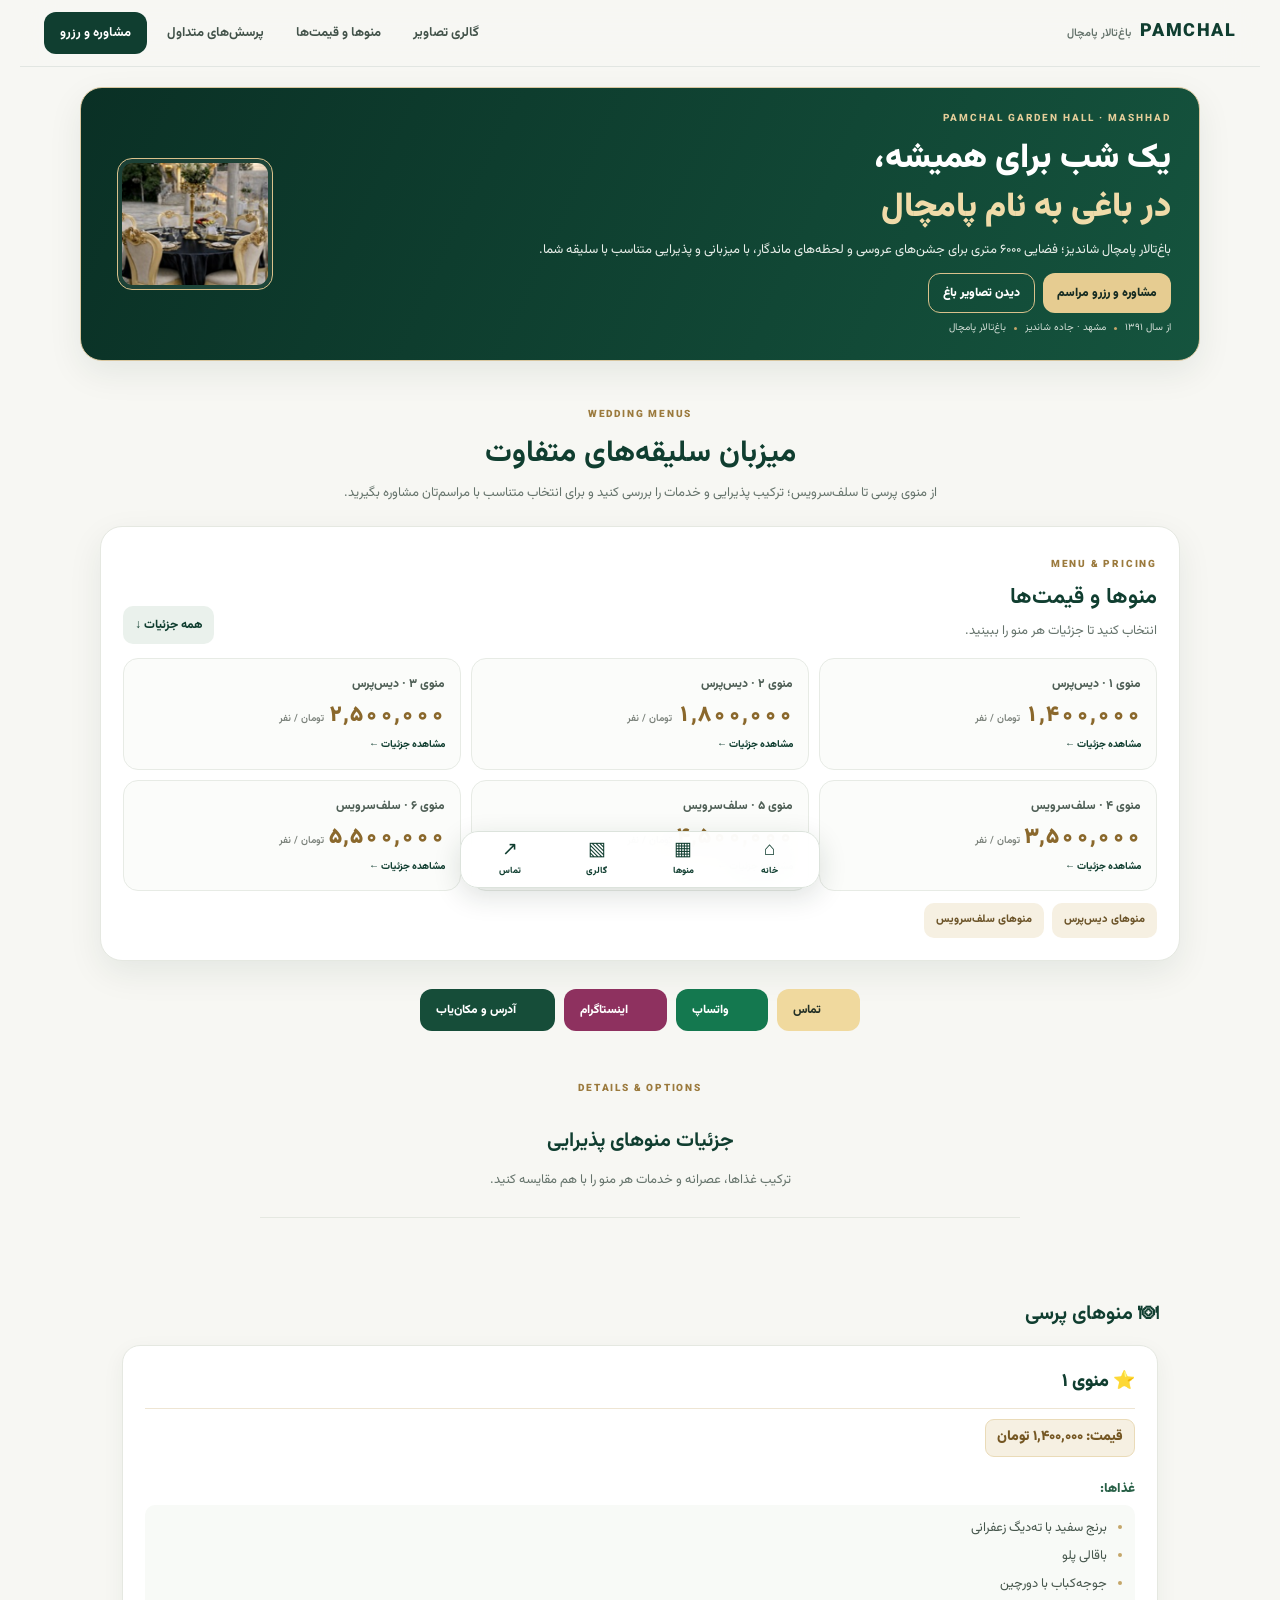
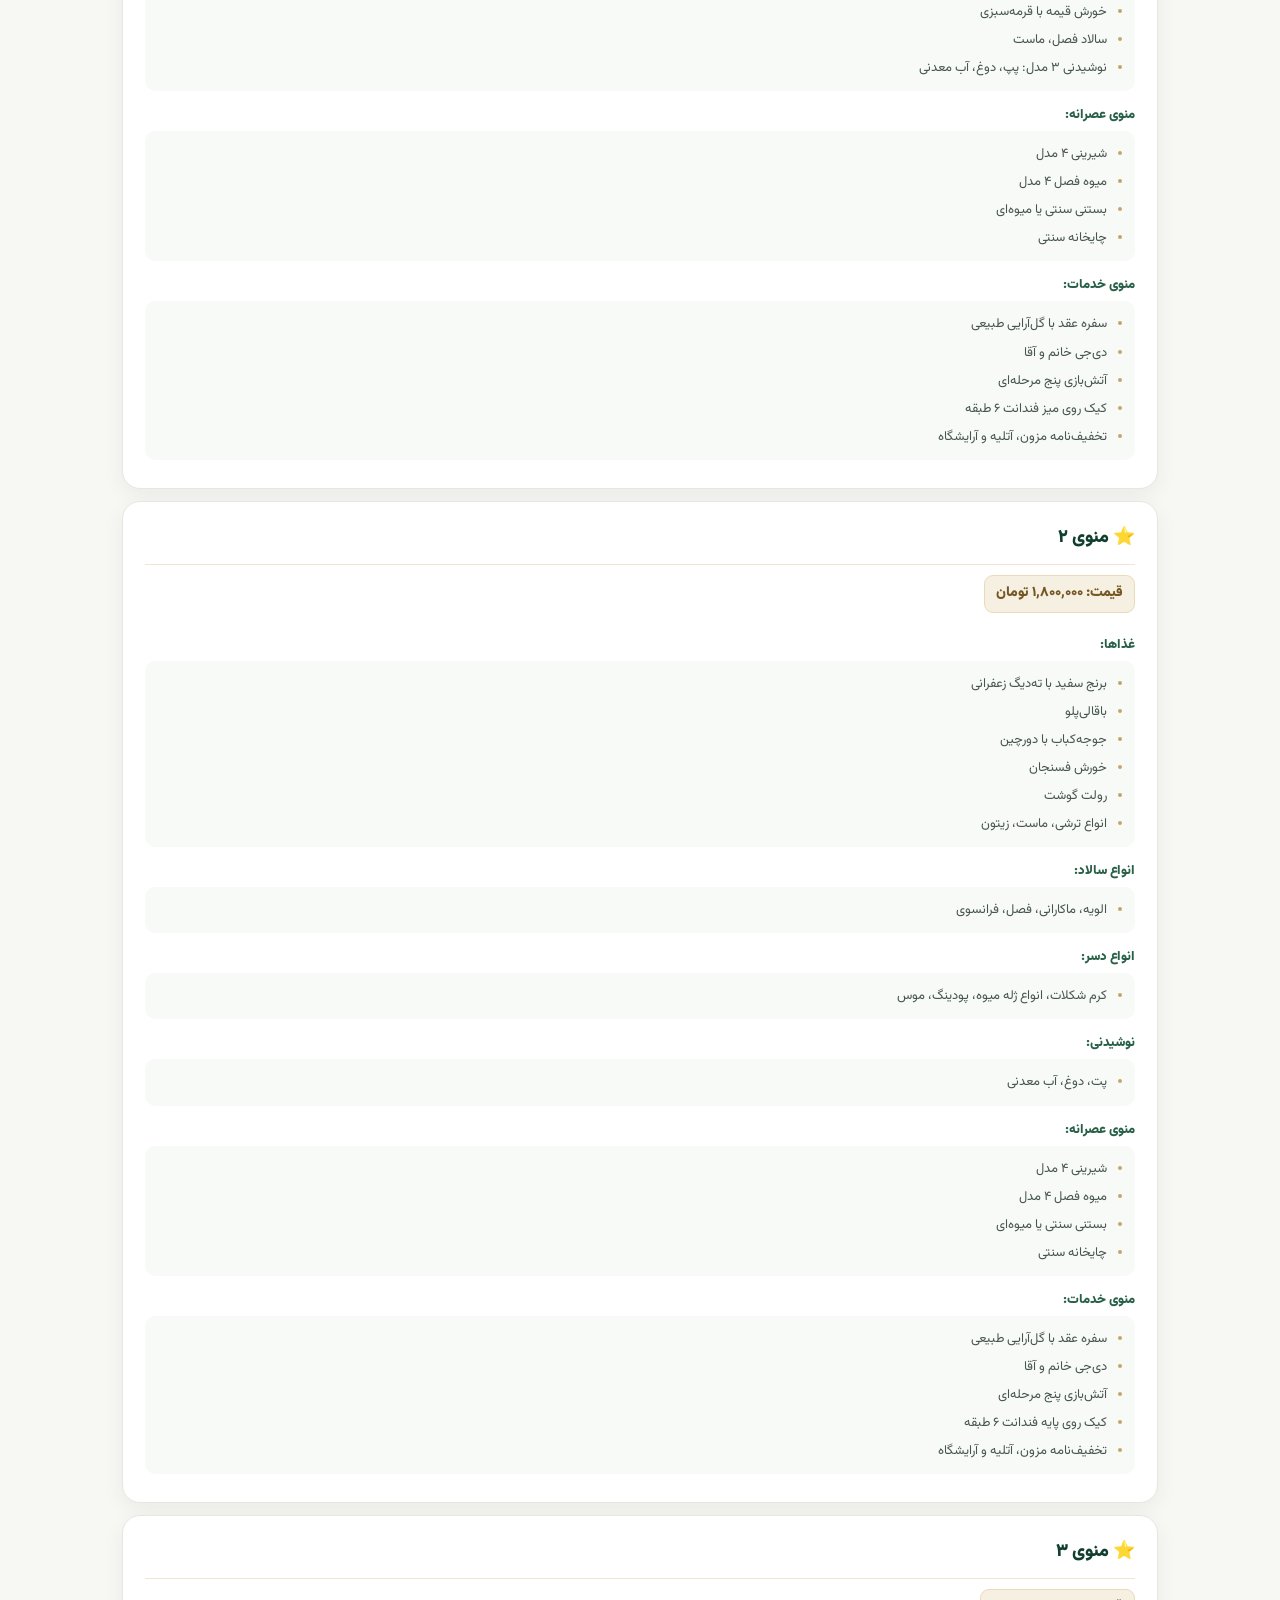
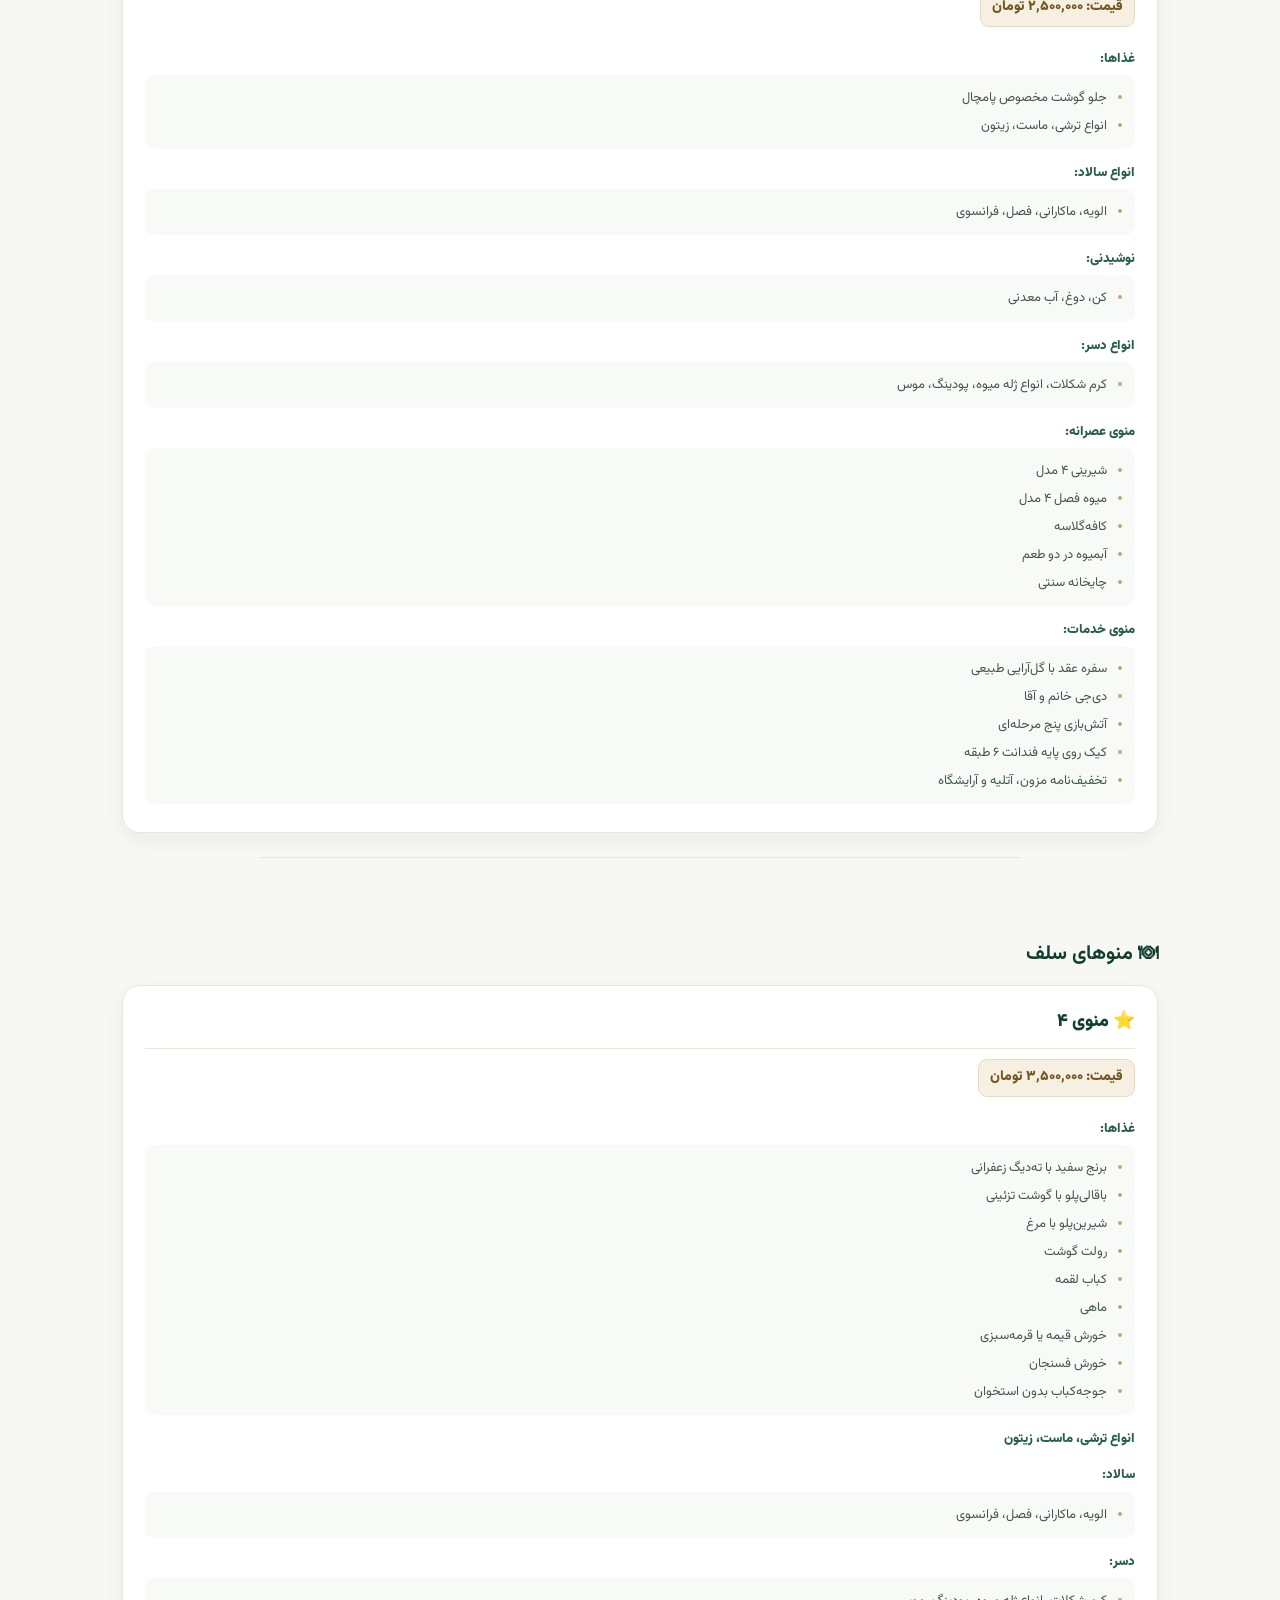
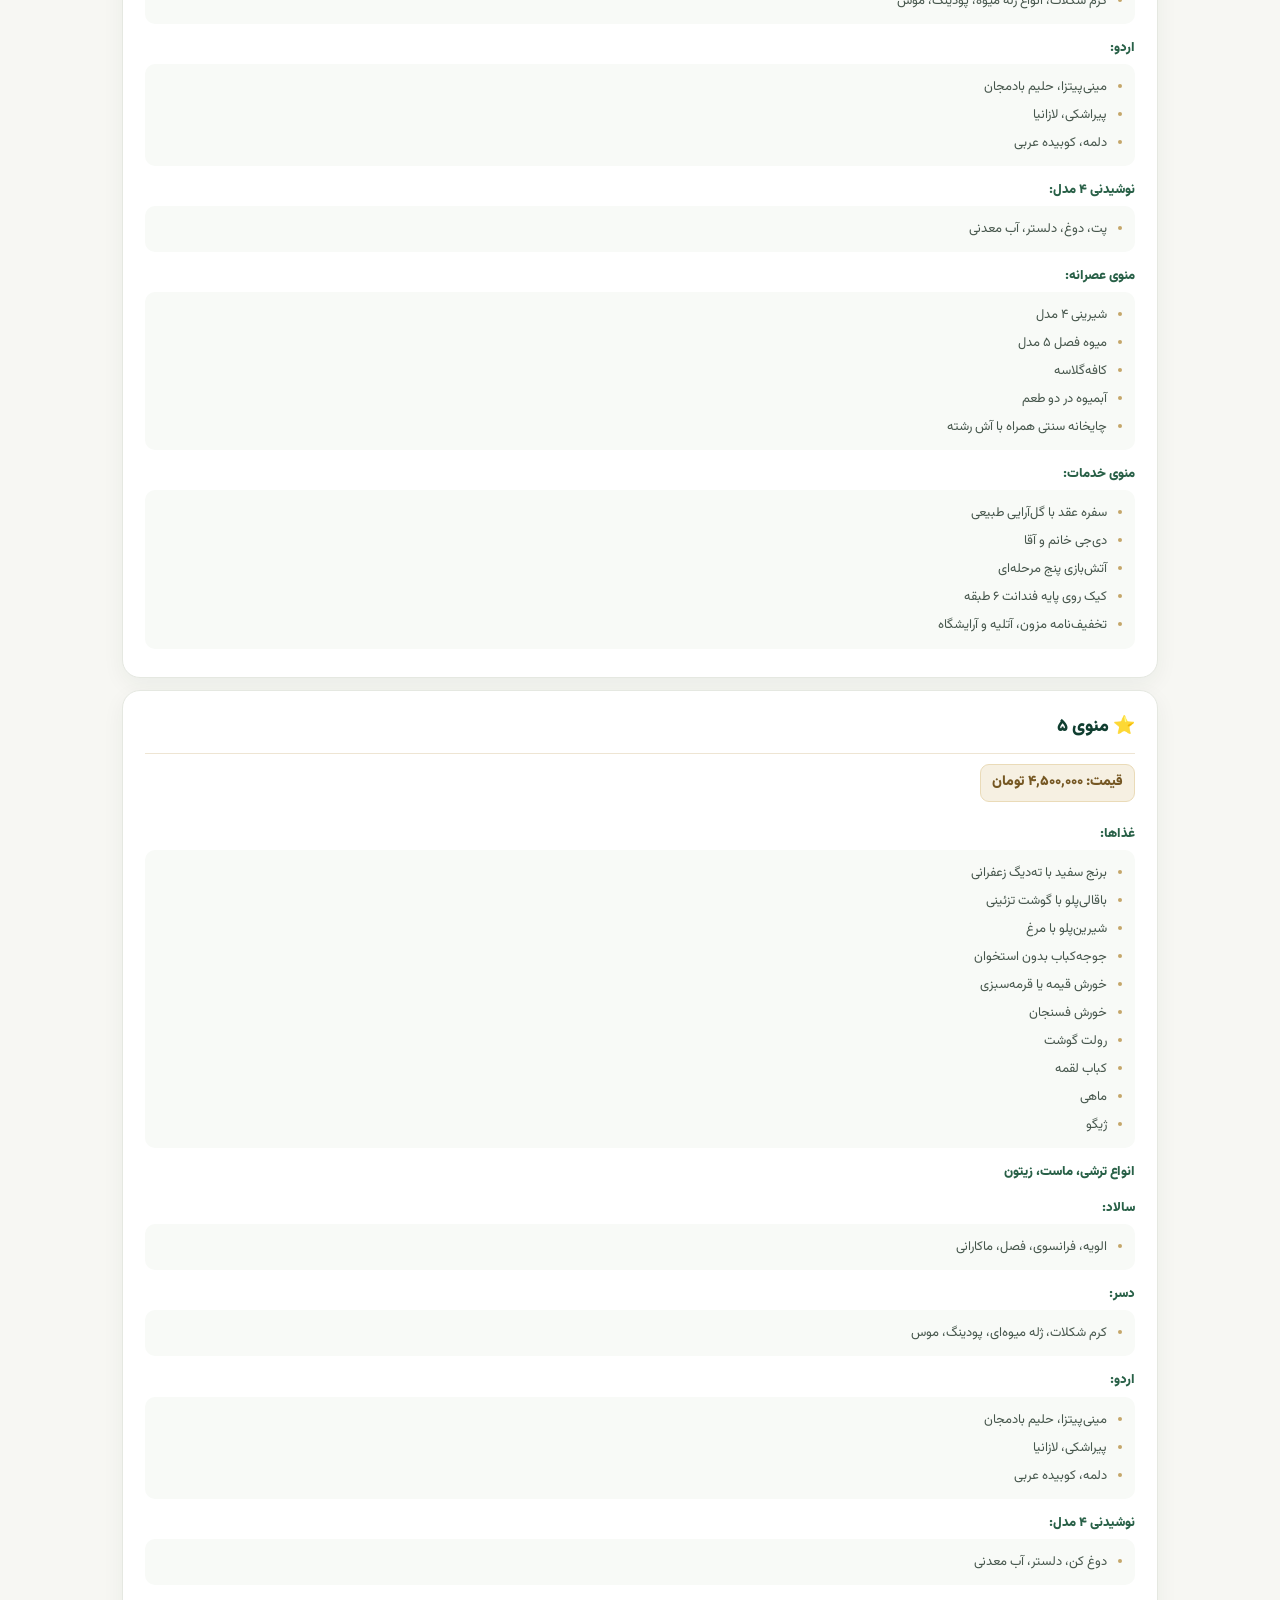
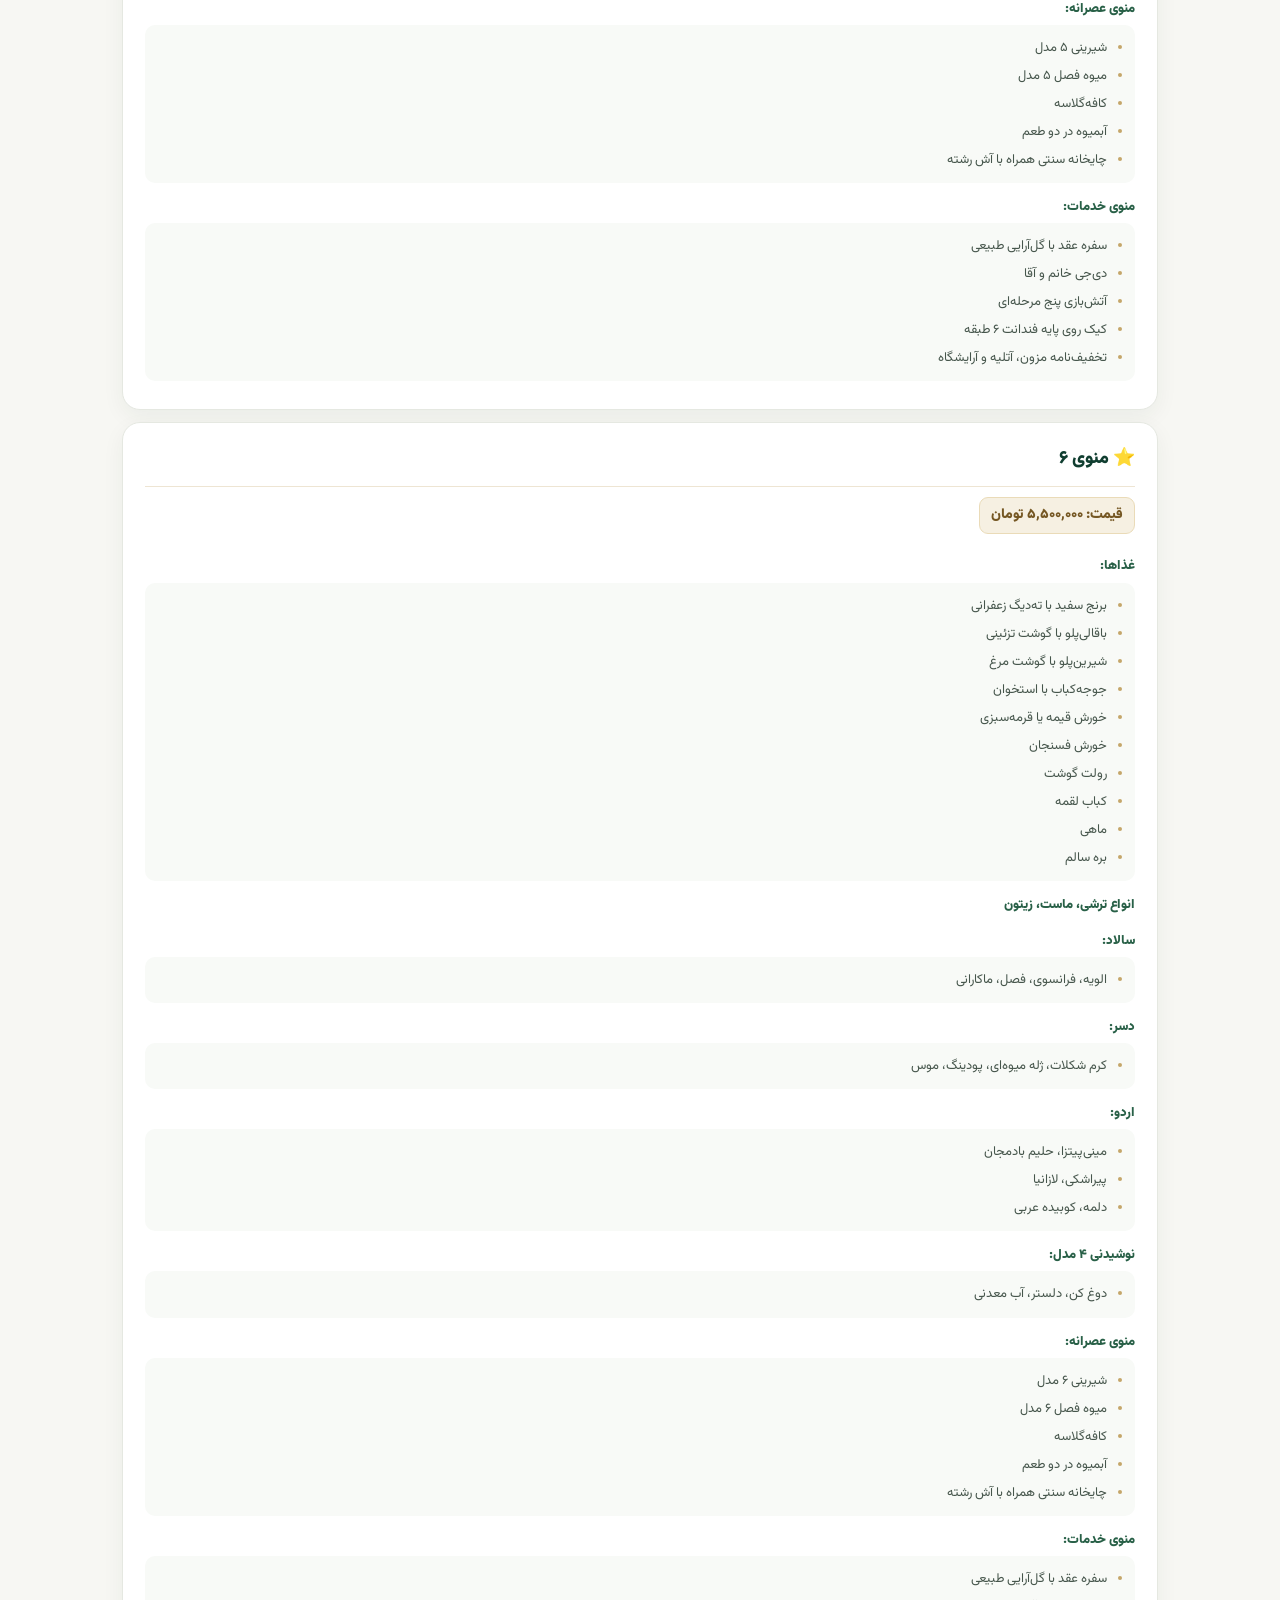
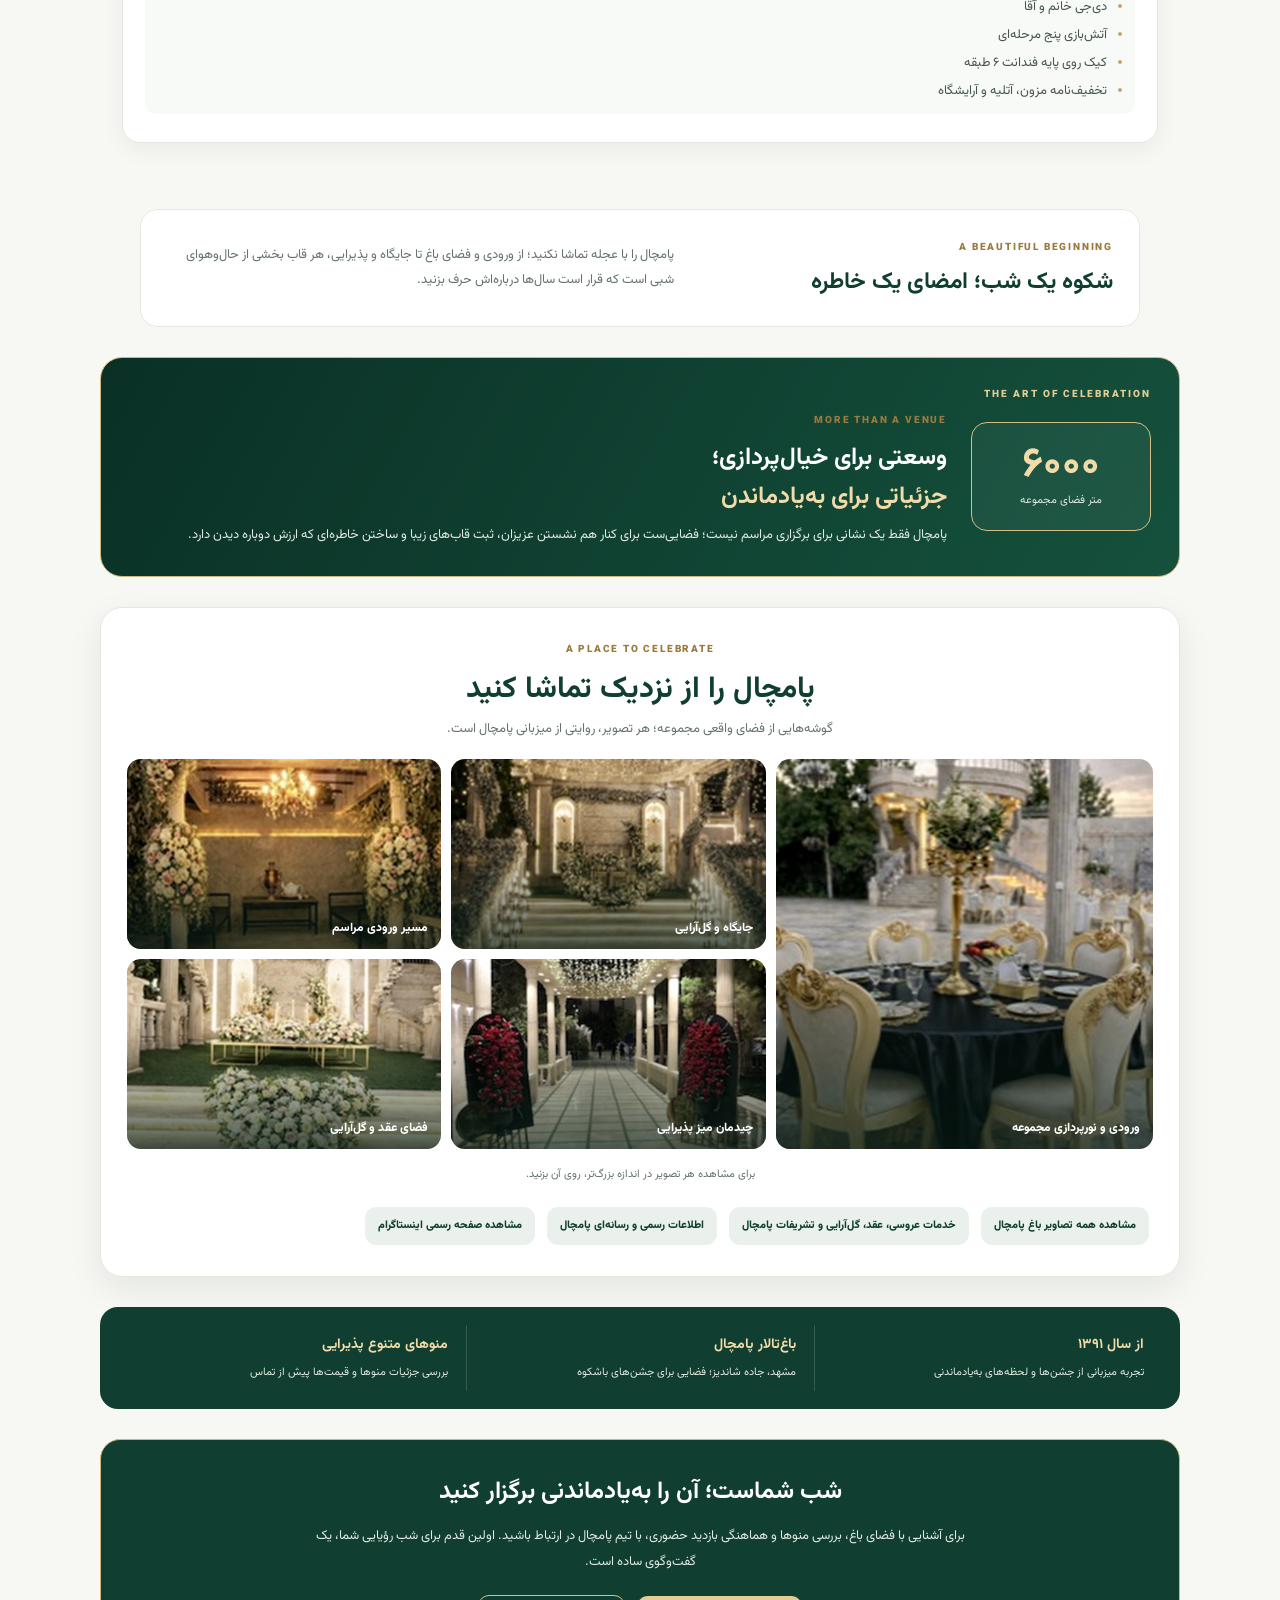
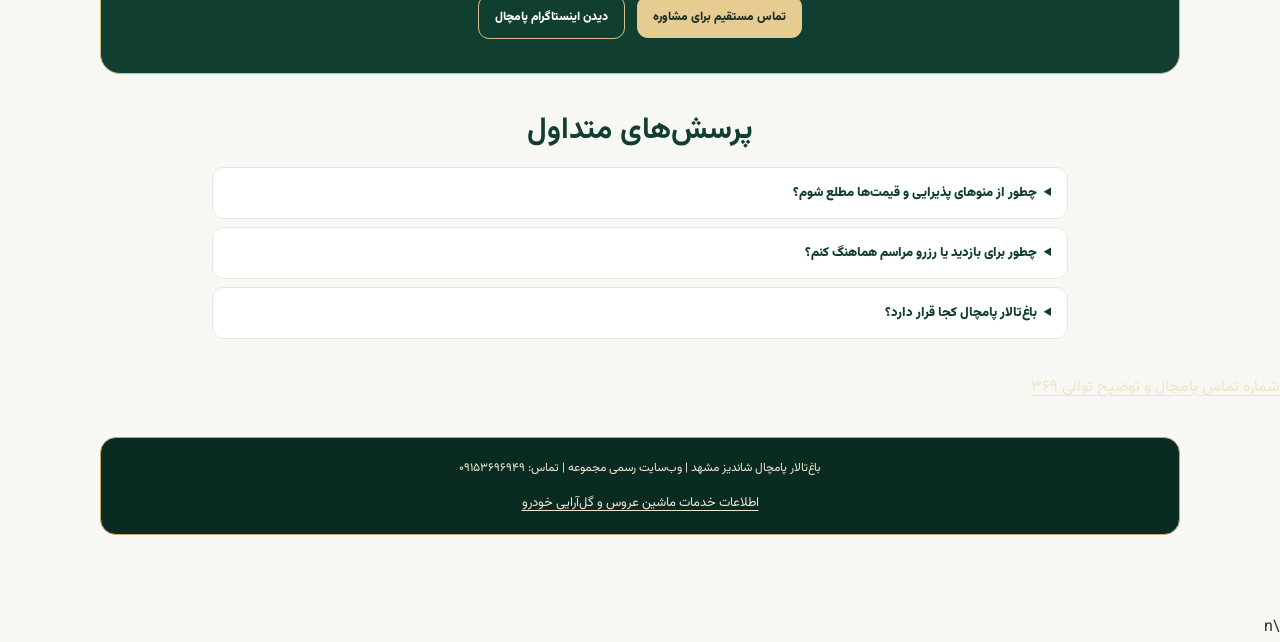
==== commit 4446fee6: "Remove management section link from homepage navigation" ====
--- a/index.html
+++ b/index.html
@@ -102,7 +102,7 @@
 </head>
 
 <body>
-<nav class="pamchal-topbar" aria-label="ناوبری اصلی"><a class="pamchal-brand" href="#">PAMCHAL <span style="font-size:11px;font-weight:600;color:#e8dfca">باغ‌تالار پامچال</span></a><div class="pamchal-nav"><a href="#pamchal-gallery">گالری تصاویر</a><a href="#menu1">منوها و قیمت‌ها</a><a href="#pamchal-faq">پرسش‌های متداول</a><a href="/seyed-mohsen-robatjazi.html">مدیریت مجموعه</a><a class="pamchal-top-cta" href="tel:+989153696949">مشاوره و رزرو</a></div></nav>
+<nav class="pamchal-topbar" aria-label="ناوبری اصلی"><a class="pamchal-brand" href="#">PAMCHAL <span style="font-size:11px;font-weight:600;color:#e8dfca">باغ‌تالار پامچال</span></a><div class="pamchal-nav"><a href="#pamchal-gallery">گالری تصاویر</a><a href="#menu1">منوها و قیمت‌ها</a><a href="#pamchal-faq">پرسش‌های متداول</a><a class="pamchal-top-cta" href="tel:+989153696949">مشاوره و رزرو</a></div></nav>
 
   <main class="pamchal-site">
 <section class="pamchal-hero">
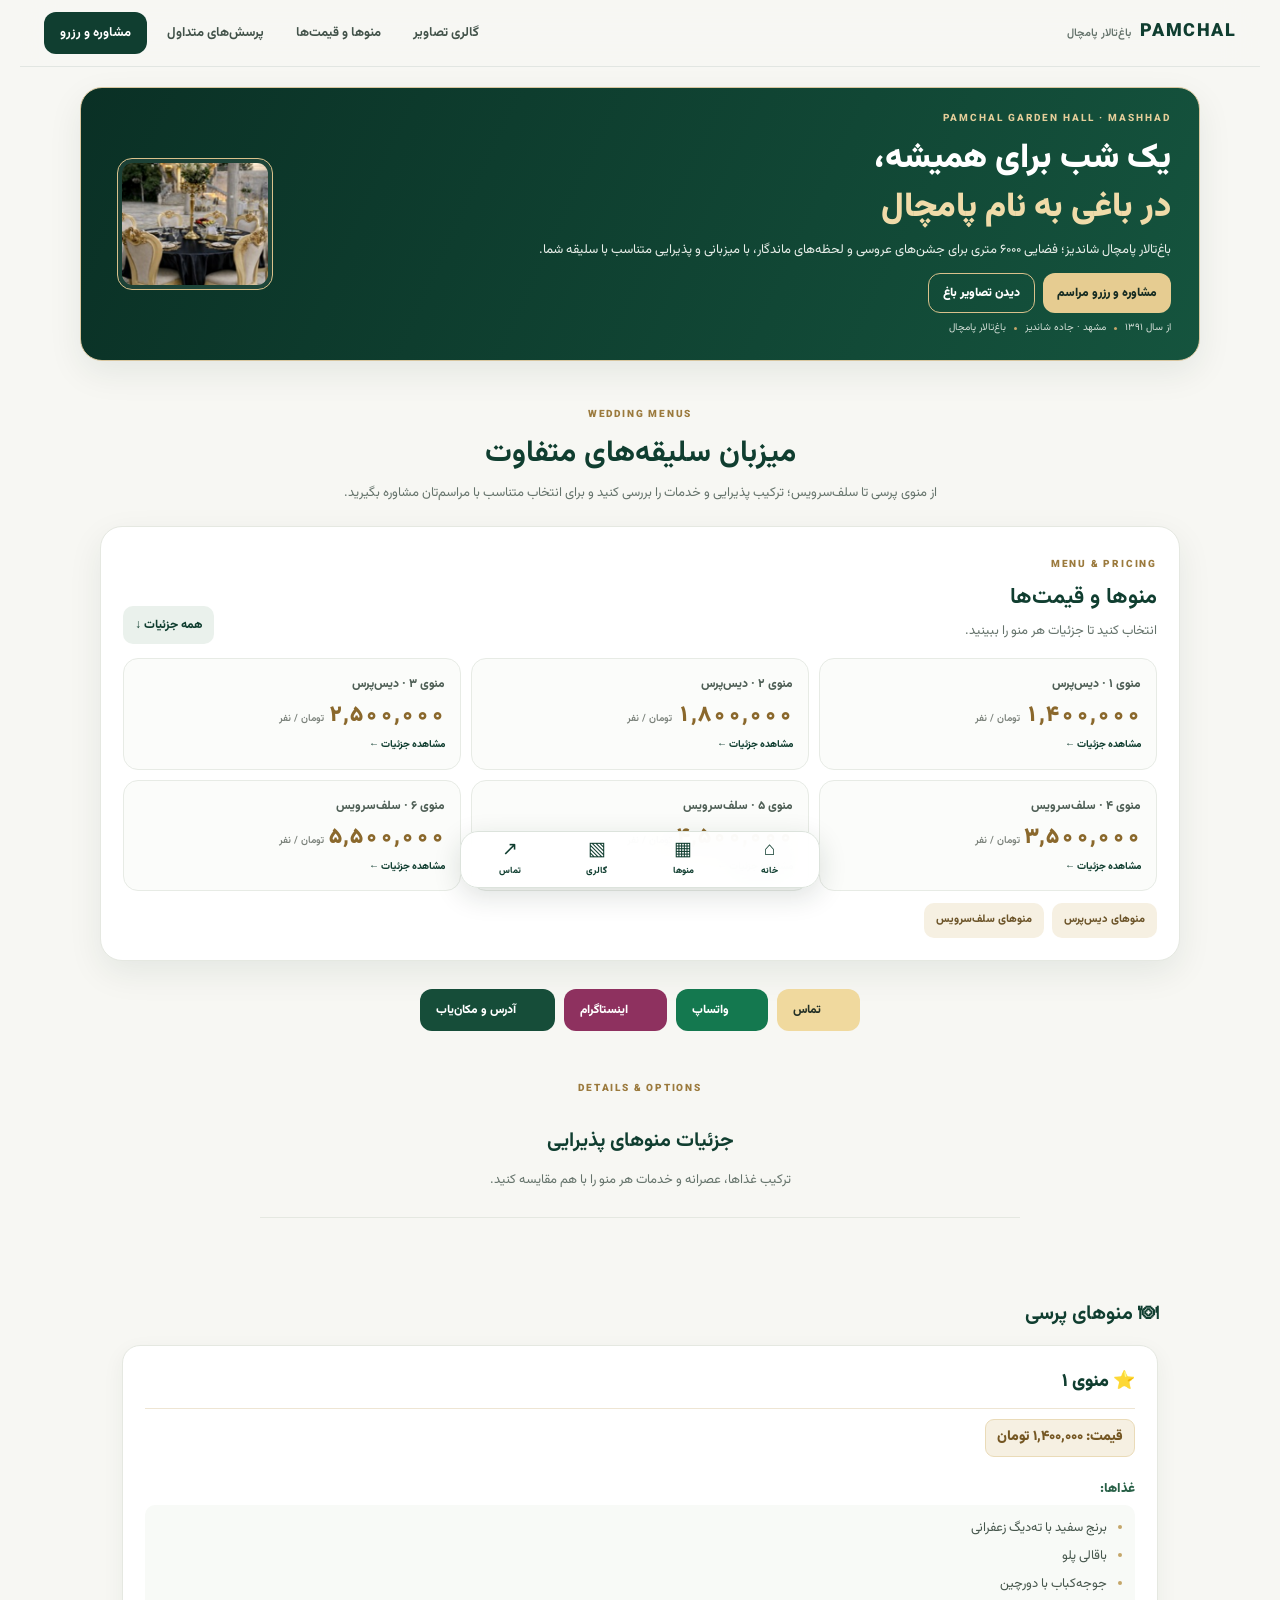
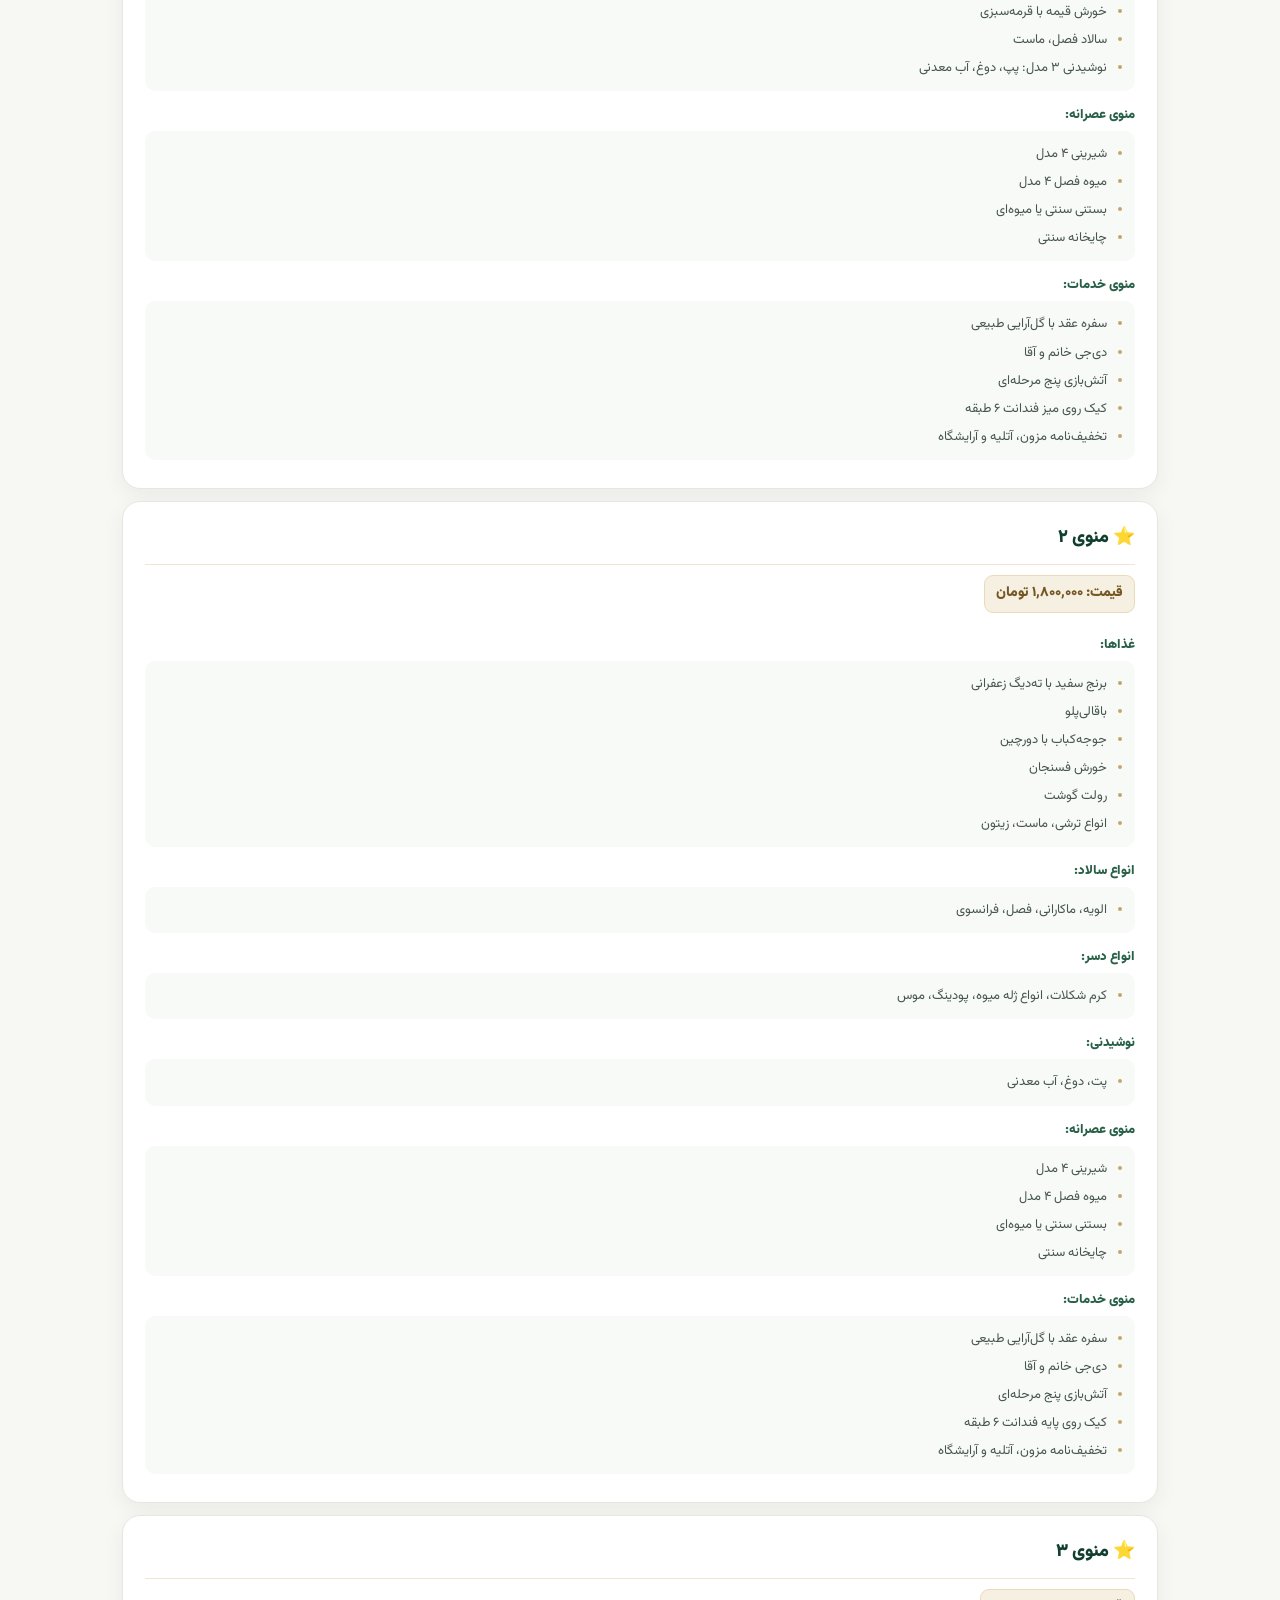
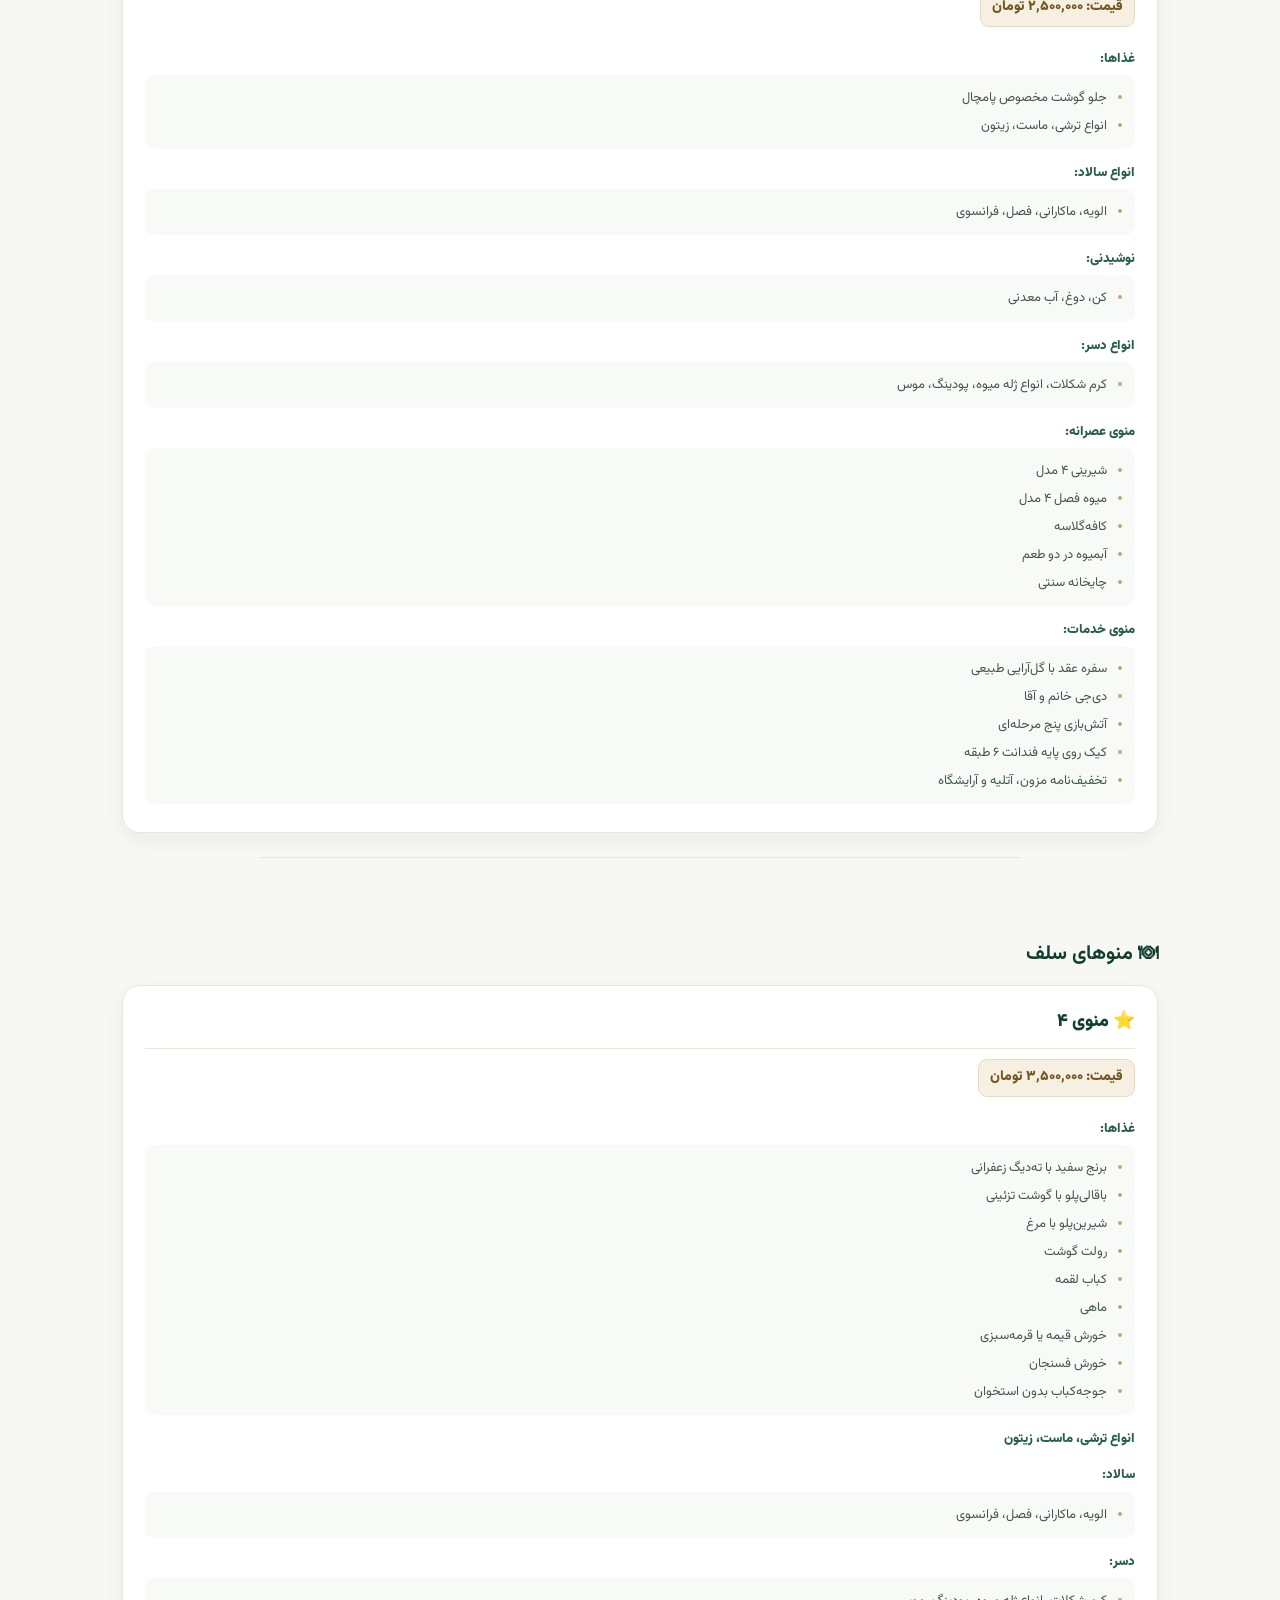
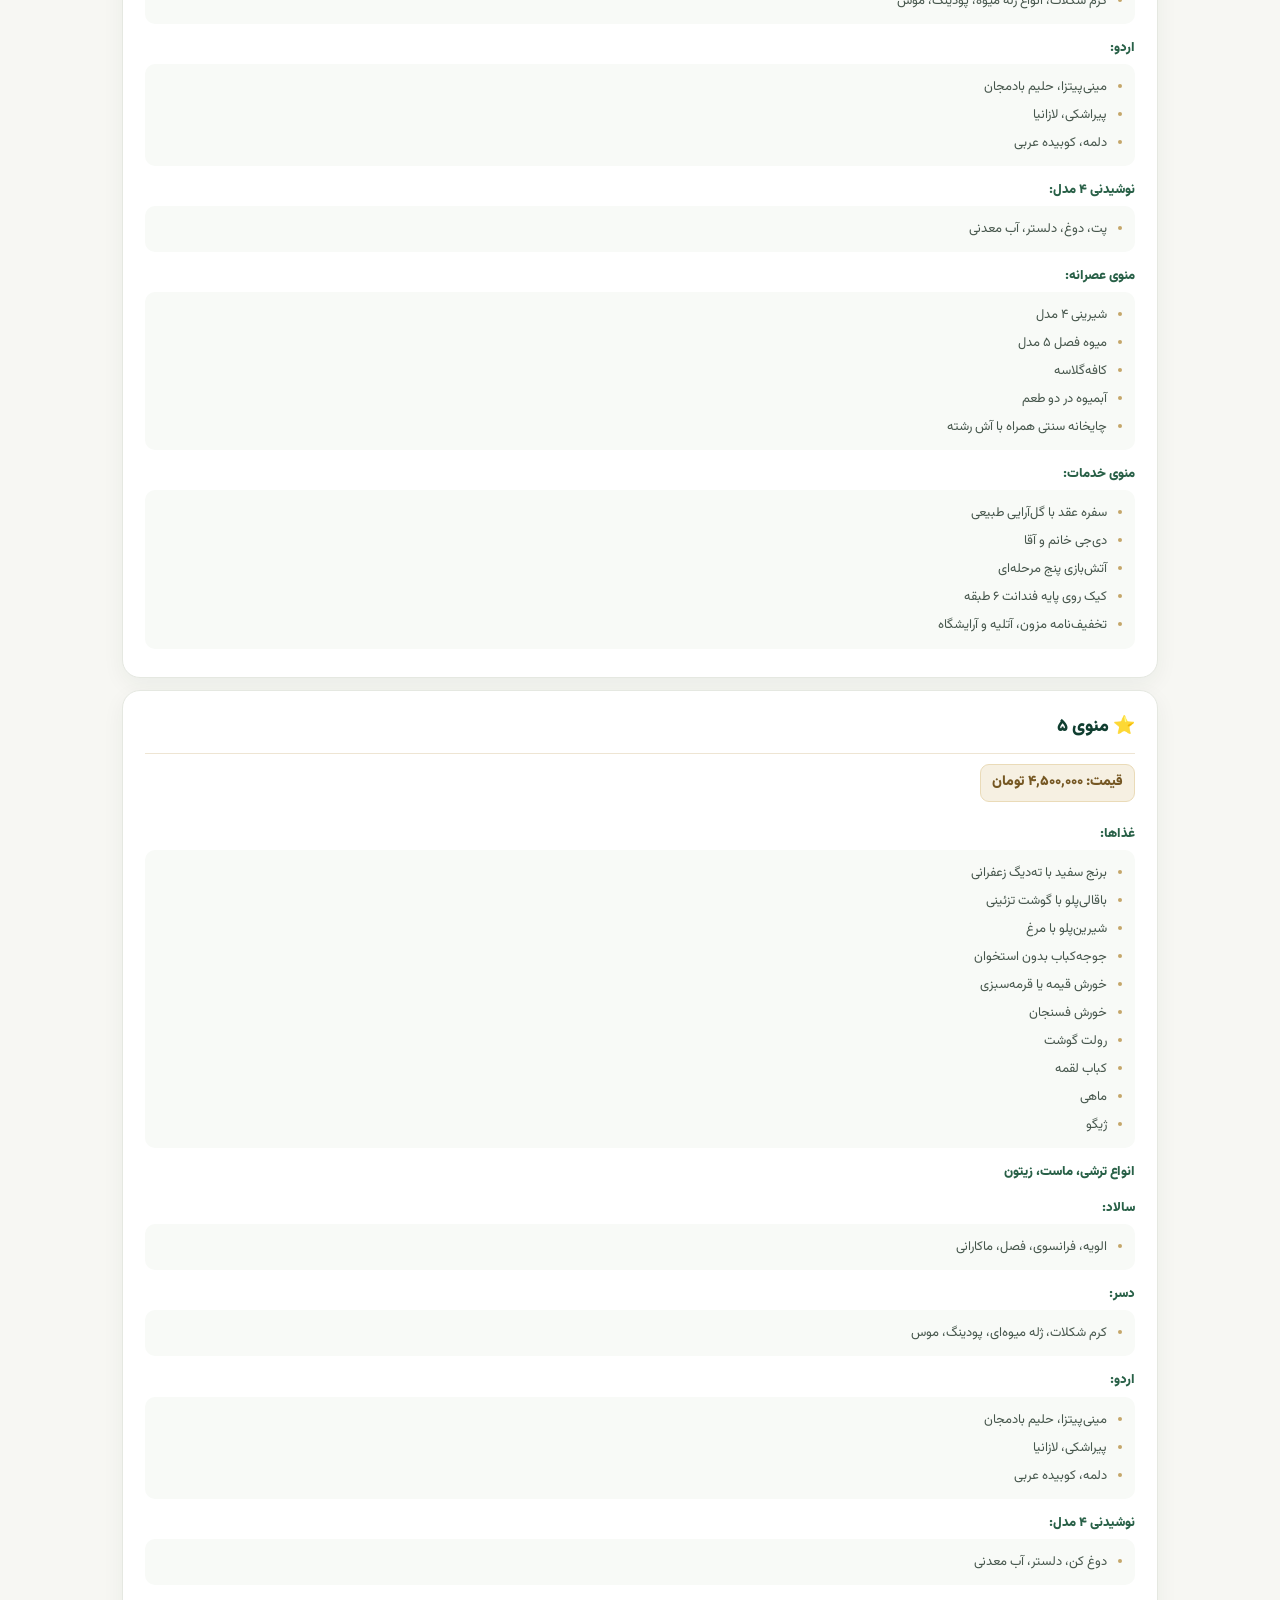
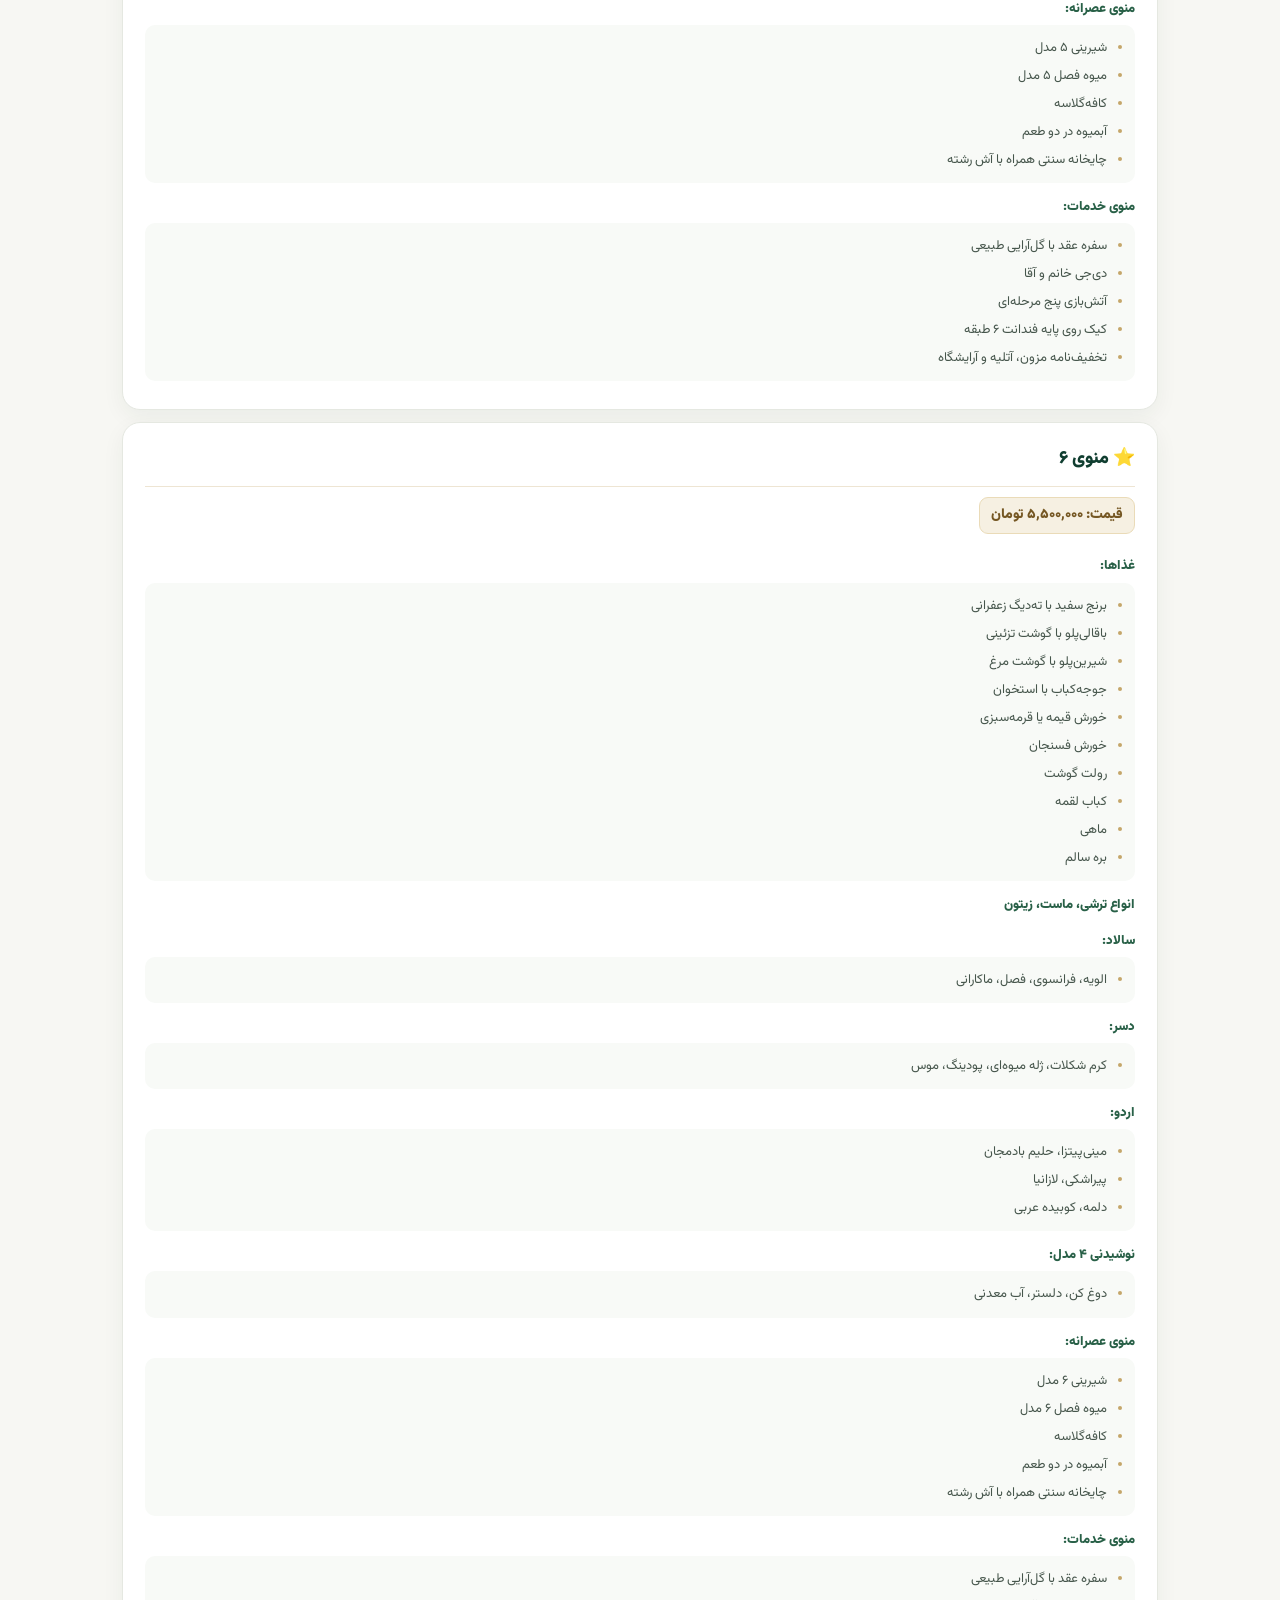
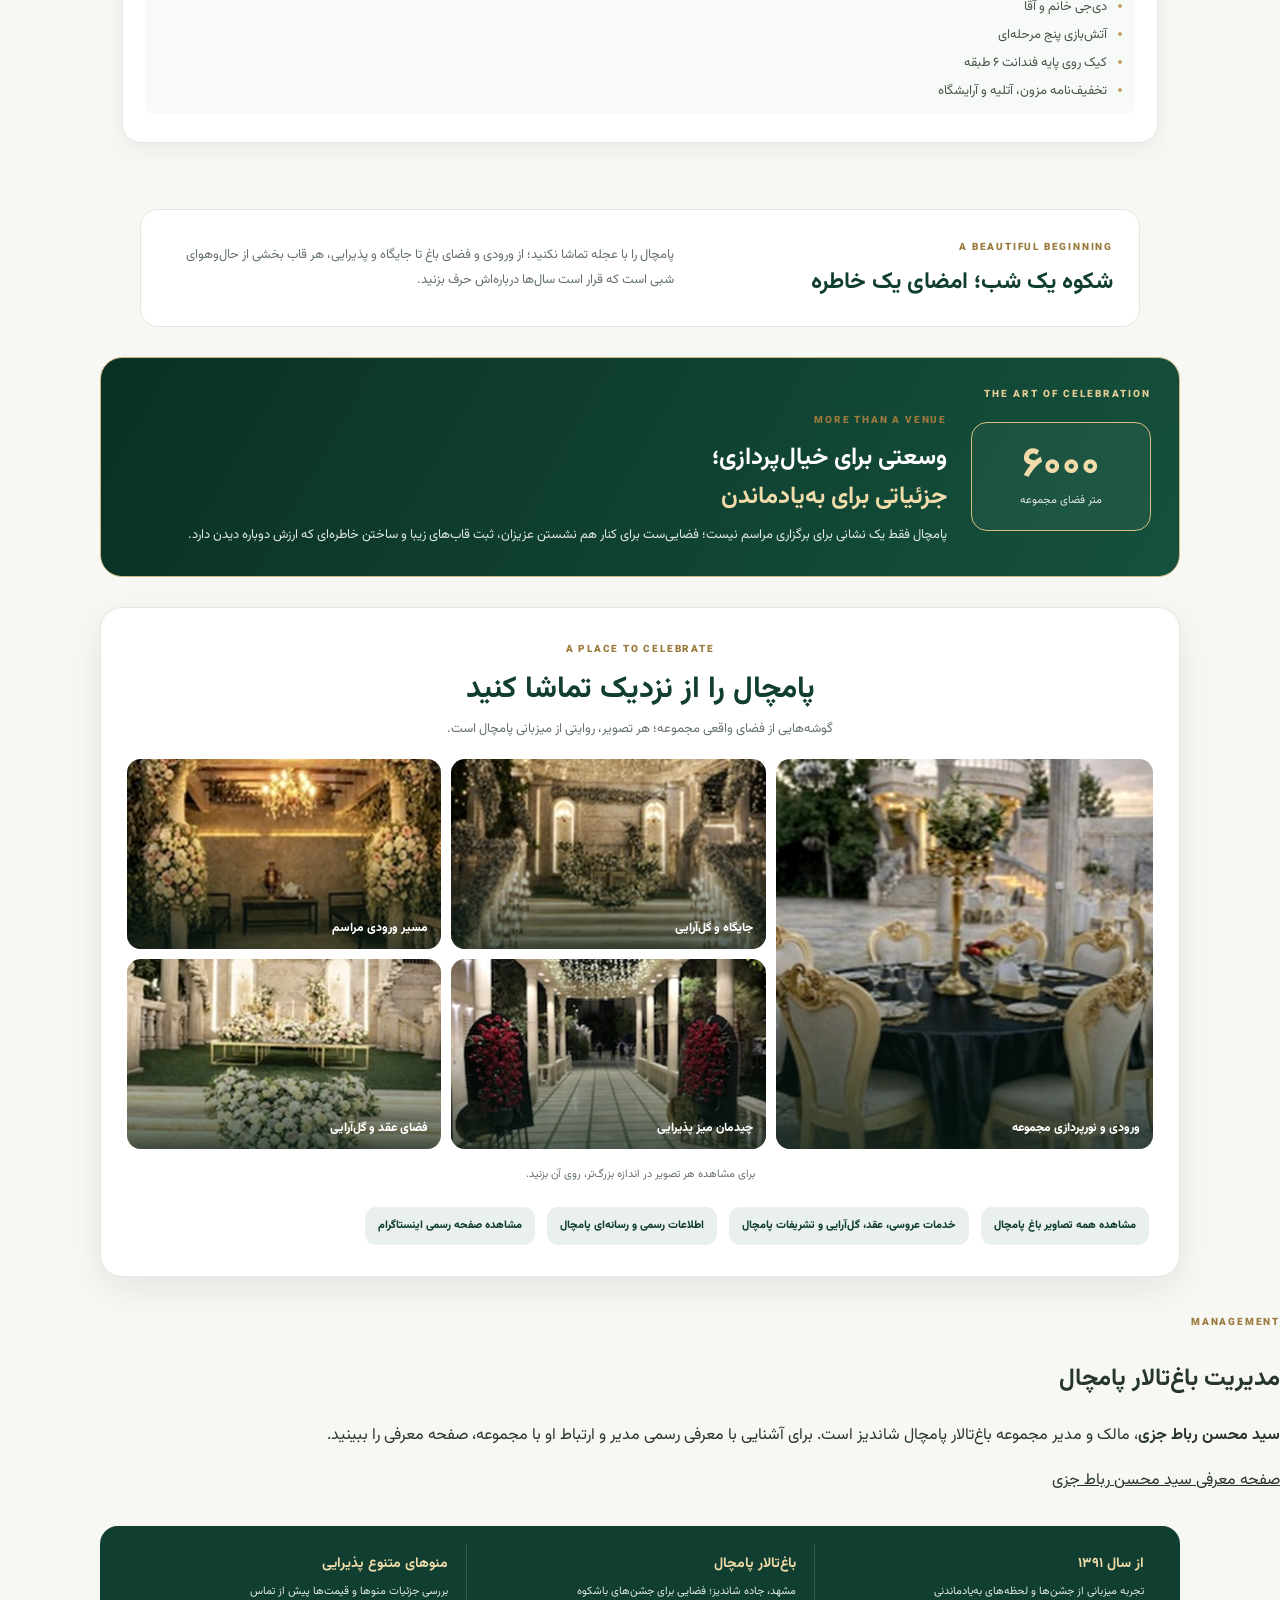
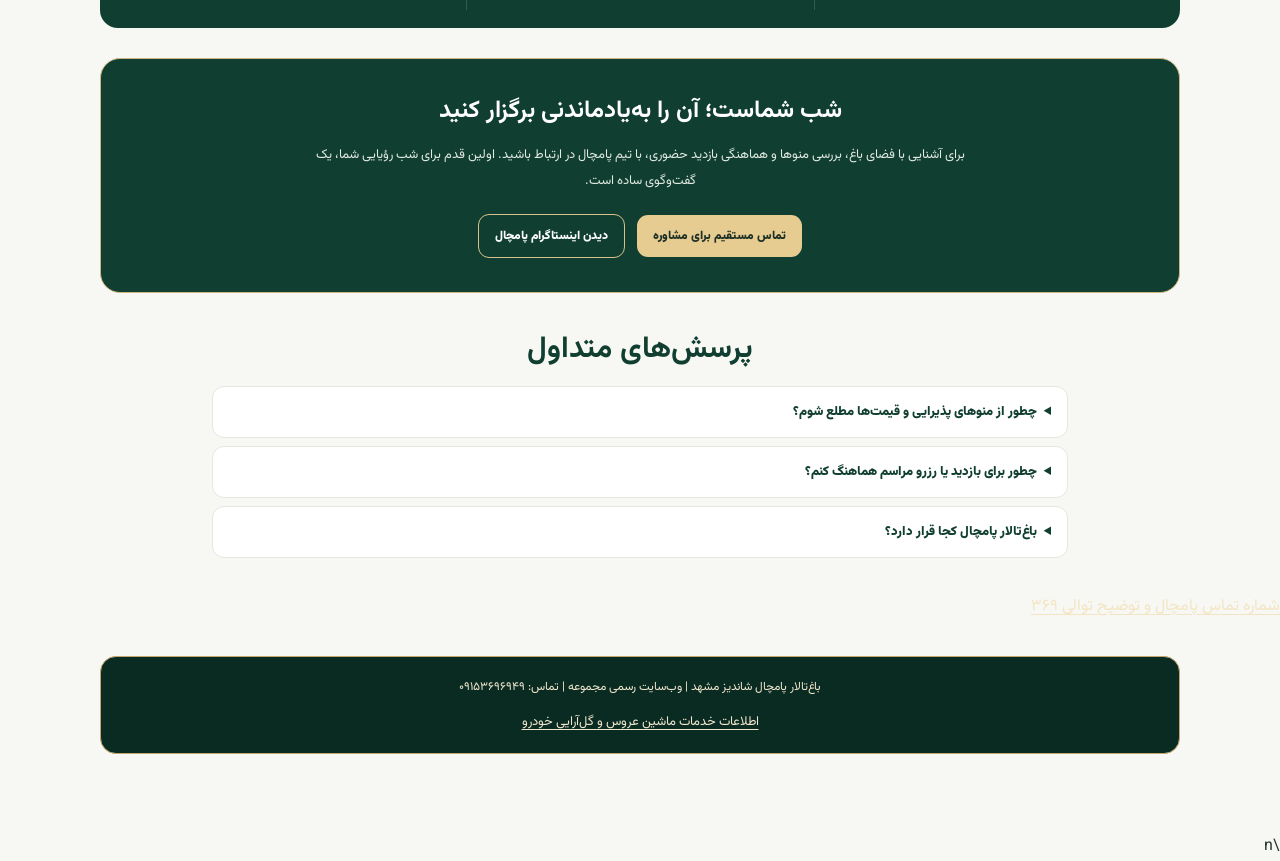
==== commit 90489fb6: "Add clear owner identity and structured data for Pamchal Garden Hall" ====
--- a/index.html
+++ b/index.html
@@ -48,6 +48,7 @@
         "@type": "EventVenue",
         "@id": "https://pamchal.vercel.app/#venue",
         "name": "باغ‌تالار پامچال",
+        "owner": {"@id": "https://pamchal.vercel.app/seyed-mohsen-robatjazi.html#person"},
         "alternateName": ["باغ تالار پامچال مشهد", "PAMCHAL Garden Hall"],
         "url": "https://pamchal.vercel.app/",
         "description": "باغ‌تالار پامچال در محدوده جاده شاندیز مشهد، محل برگزاری مراسم عروسی و جشن‌ها.",
@@ -81,7 +82,17 @@
             {"@type": "OfferCatalog", "name": "منوهای پذیرایی", "url": "https://pamchal.vercel.app/"},
             {"@type": "OfferCatalog", "name": "ماشین عروس و گل‌آرایی خودرو", "url": "https://pamchal.vercel.app/bridal-car.html"}
           ]
-        }
+        },
+      {
+        "@type": "Person",
+        "@id": "https://pamchal.vercel.app/seyed-mohsen-robatjazi.html#person",
+        "name": "سید محسن رباط جزی",
+        "alternateName": ["سیدمحسن رباط‌جزی", "محسن رباط جزی", "Seyed Mohsen Robatjazi", "Mohsen Robatjazi"],
+        "url": "https://pamchal.vercel.app/seyed-mohsen-robatjazi.html",
+        "jobTitle": "مالک و مدیر باغ‌تالار پامچال",
+        "owns": {"@id": "https://pamchal.vercel.app/#venue"},
+        "worksFor": {"@id": "https://pamchal.vercel.app/#venue"},
+        "sameAs": ["https://www.instagram.com/pamchal_garden_hall/"]
       }
     ]
   }
@@ -527,7 +538,13 @@
 <a class="instagram-cta" href="/media-kit.html">اطلاعات رسمی و رسانه‌ای پامچال</a>
 <a class="instagram-cta" href="https://www.instagram.com/pamchal_garden_hall/" target="_blank" rel="noopener">مشاهده صفحه رسمی اینستاگرام</a>
 </section>
-    <section class="pamchal-trust" aria-label="ویژگی‌های مجموعه">
+    <section class="pamchal-owner" id="owner-profile" aria-label="مدیریت باغ‌تالار پامچال">
+  <span class="eyebrow">MANAGEMENT</span>
+  <h2>مدیریت باغ‌تالار پامچال</h2>
+  <p><strong>سید محسن رباط جزی</strong>، مالک و مدیر مجموعه باغ‌تالار پامچال شاندیز است. برای آشنایی با معرفی رسمی مدیر و ارتباط او با مجموعه، صفحه معرفی را ببینید.</p>
+  <a href="/seyed-mohsen-robatjazi.html">صفحه معرفی سید محسن رباط جزی</a>
+</section>
+<section class="pamchal-trust" aria-label="ویژگی‌های مجموعه">
 <article><strong>از سال ۱۳۹۱</strong><span>تجربه میزبانی از جشن‌ها و لحظه‌های به‌یادماندنی</span></article>
 <article><strong>باغ‌تالار پامچال</strong><span>مشهد، جاده شاندیز؛ فضایی برای جشن‌های باشکوه</span></article>
 <article><strong>منوهای متنوع پذیرایی</strong><span>بررسی جزئیات منوها و قیمت‌ها پیش از تماس</span></article>
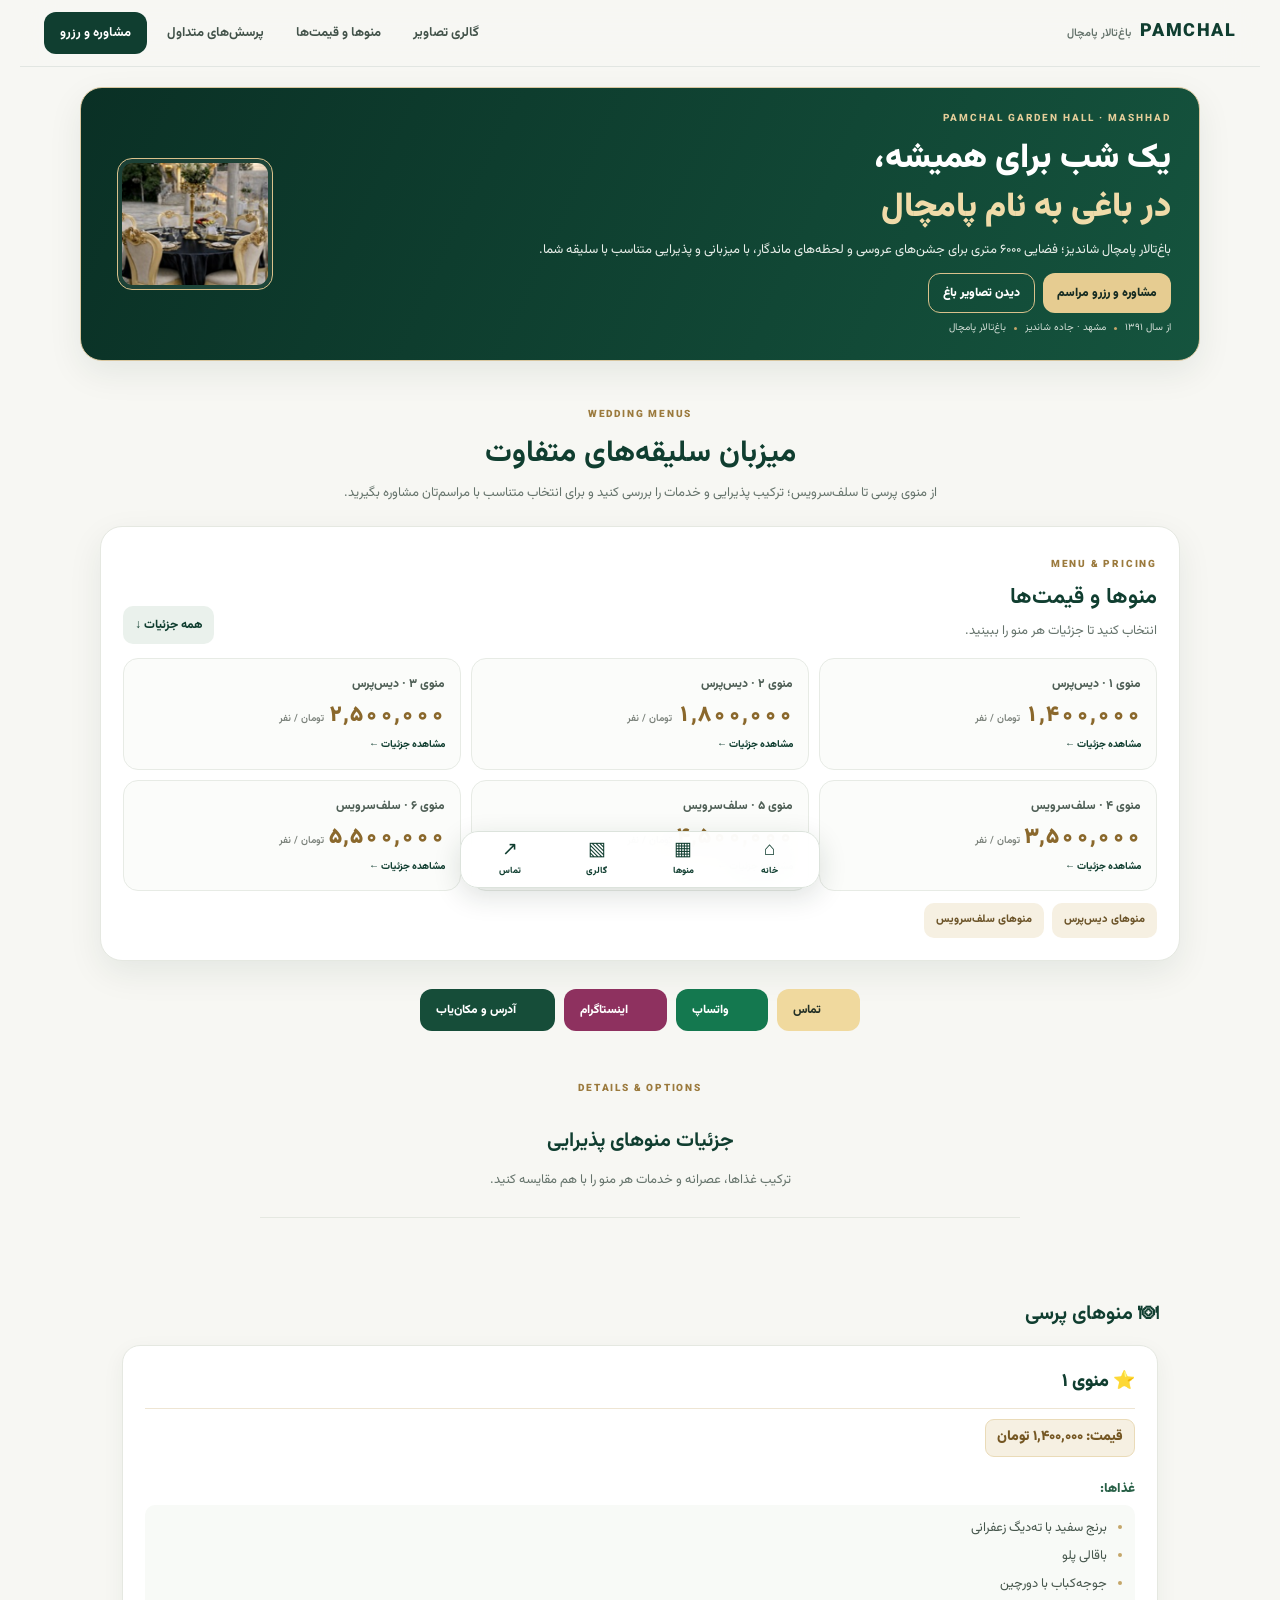
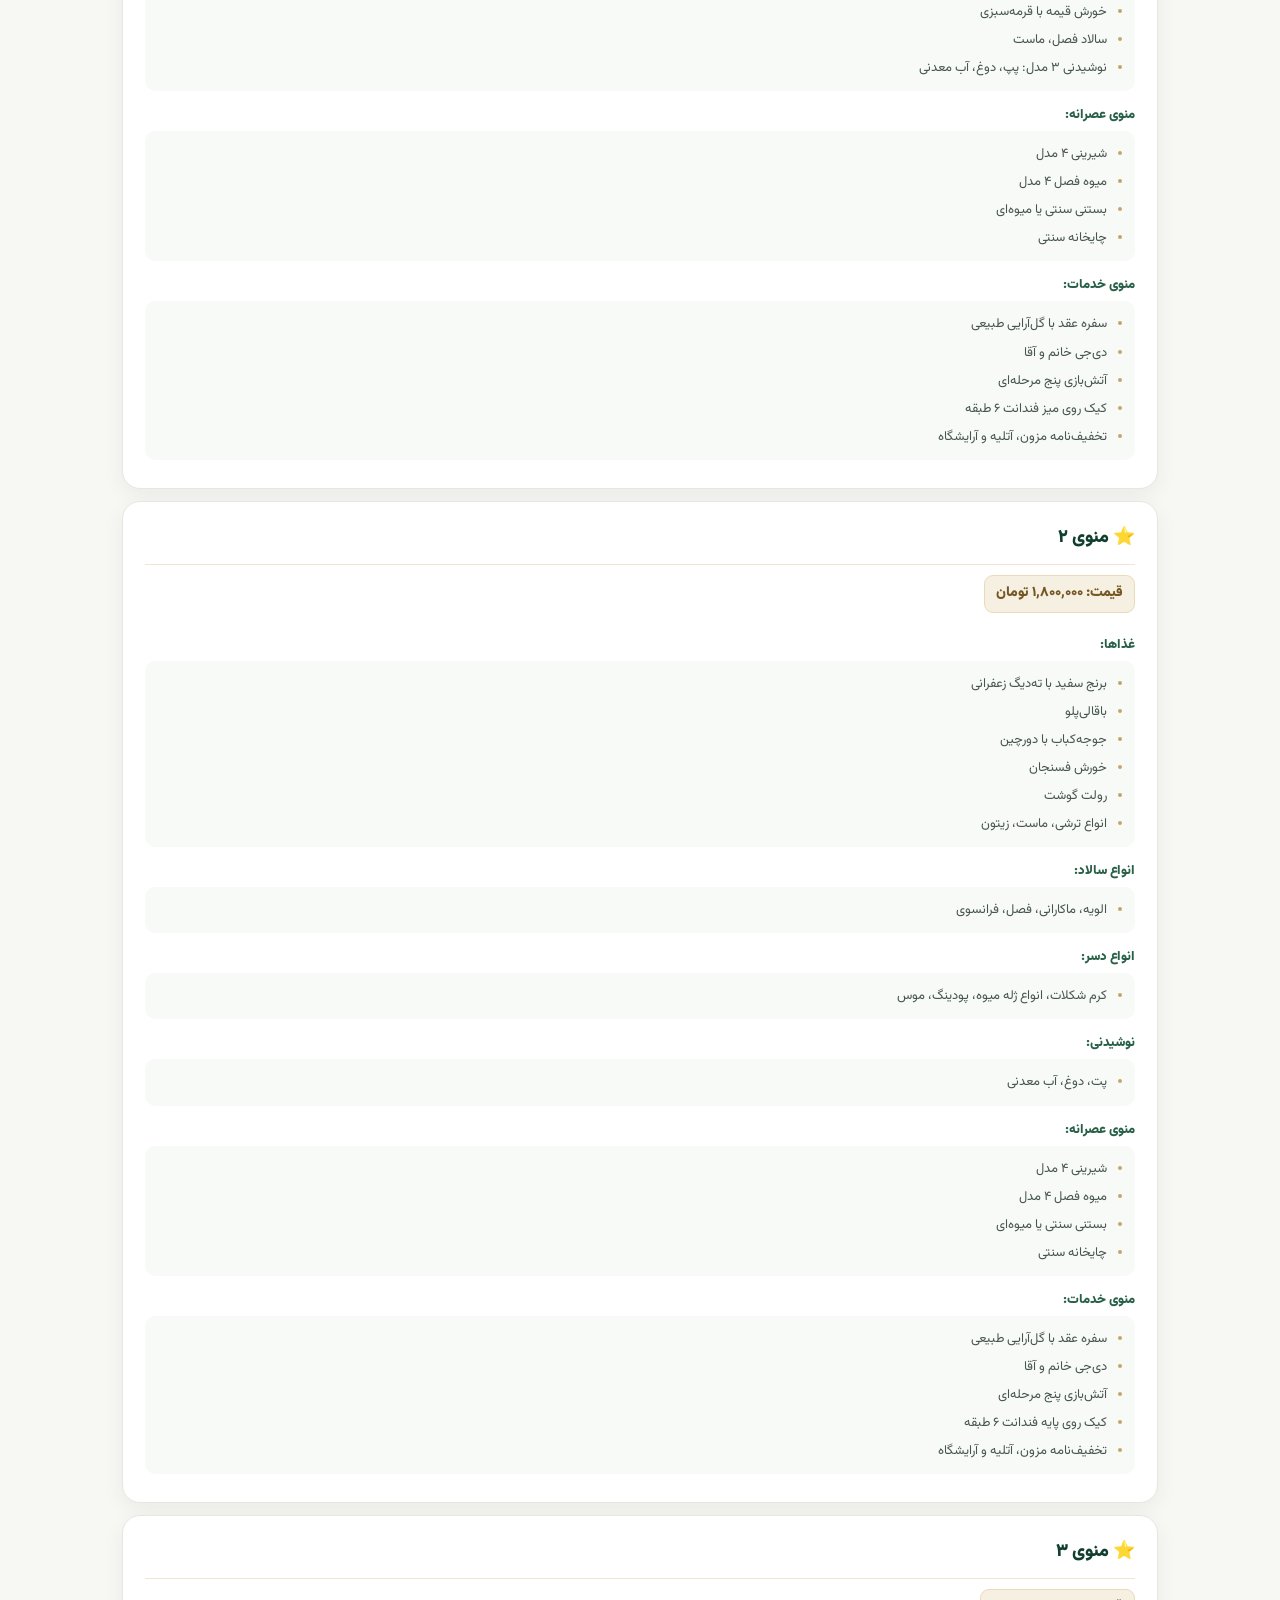
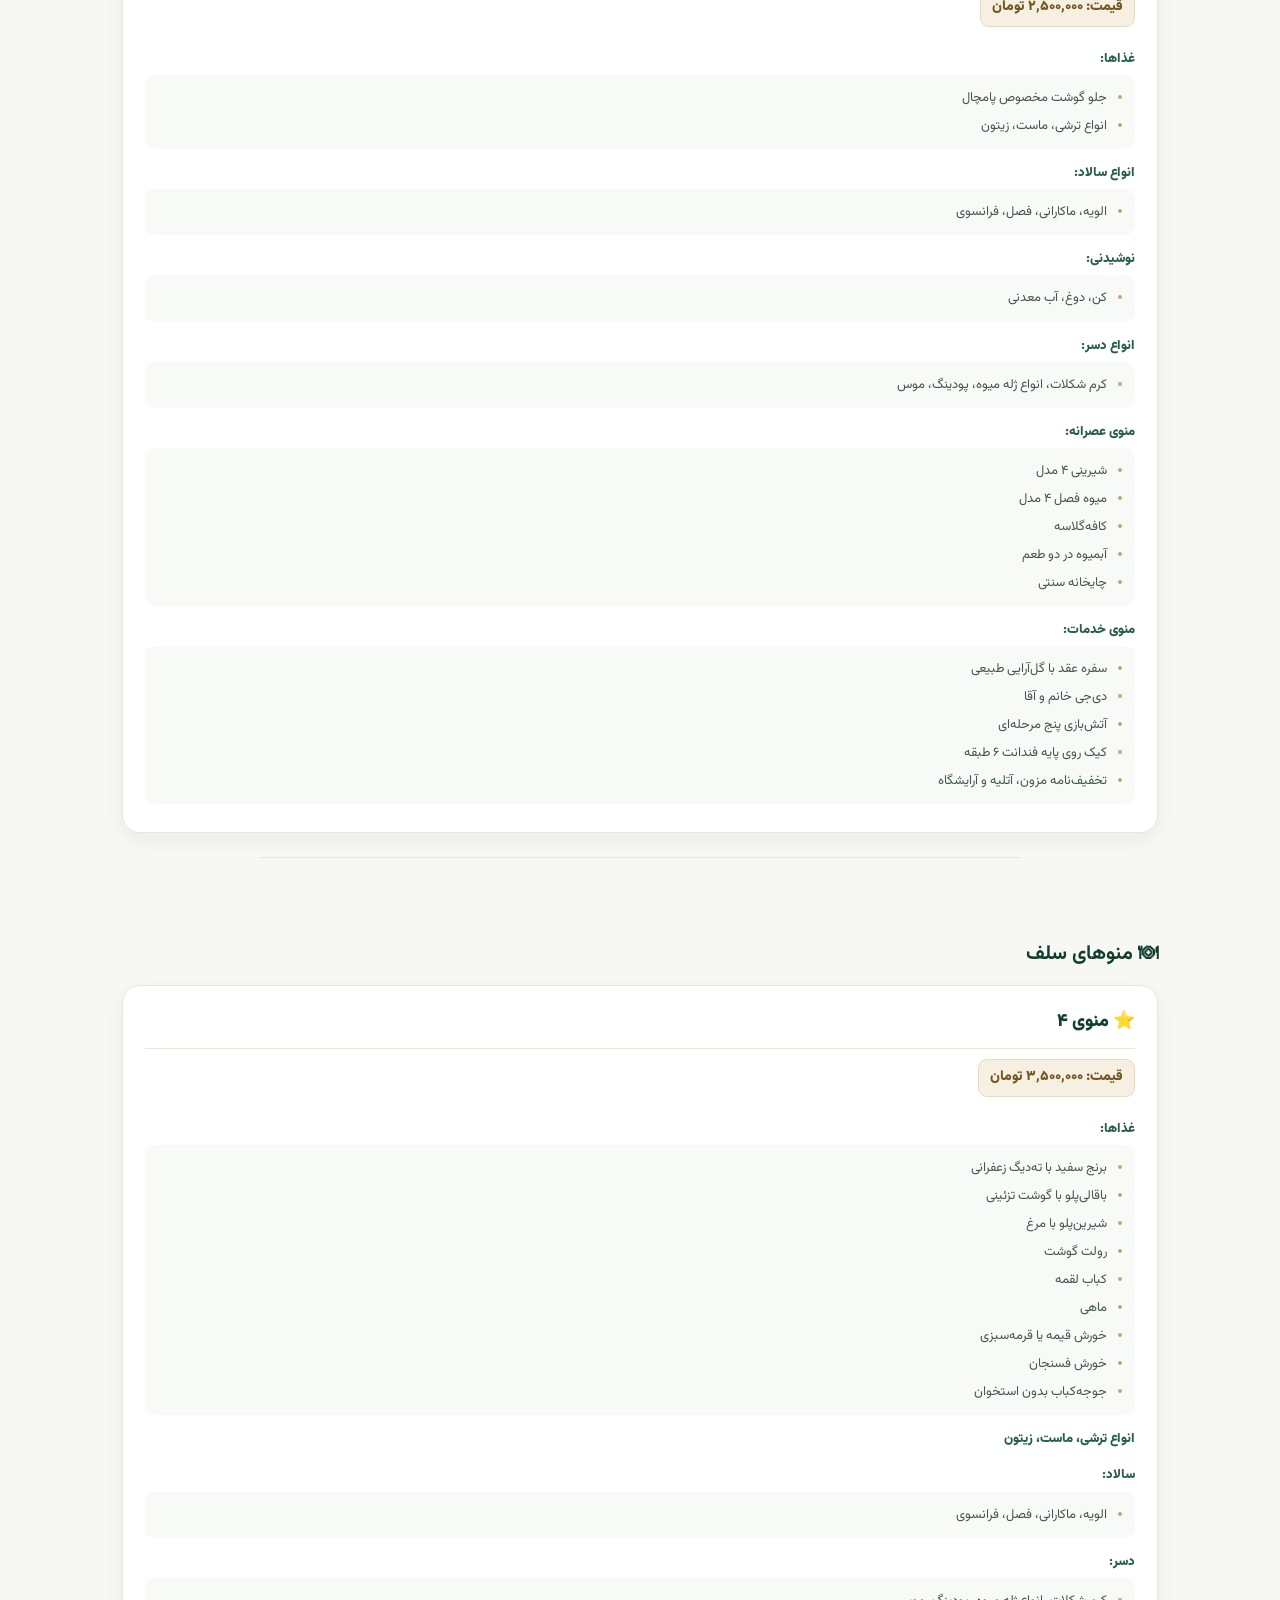
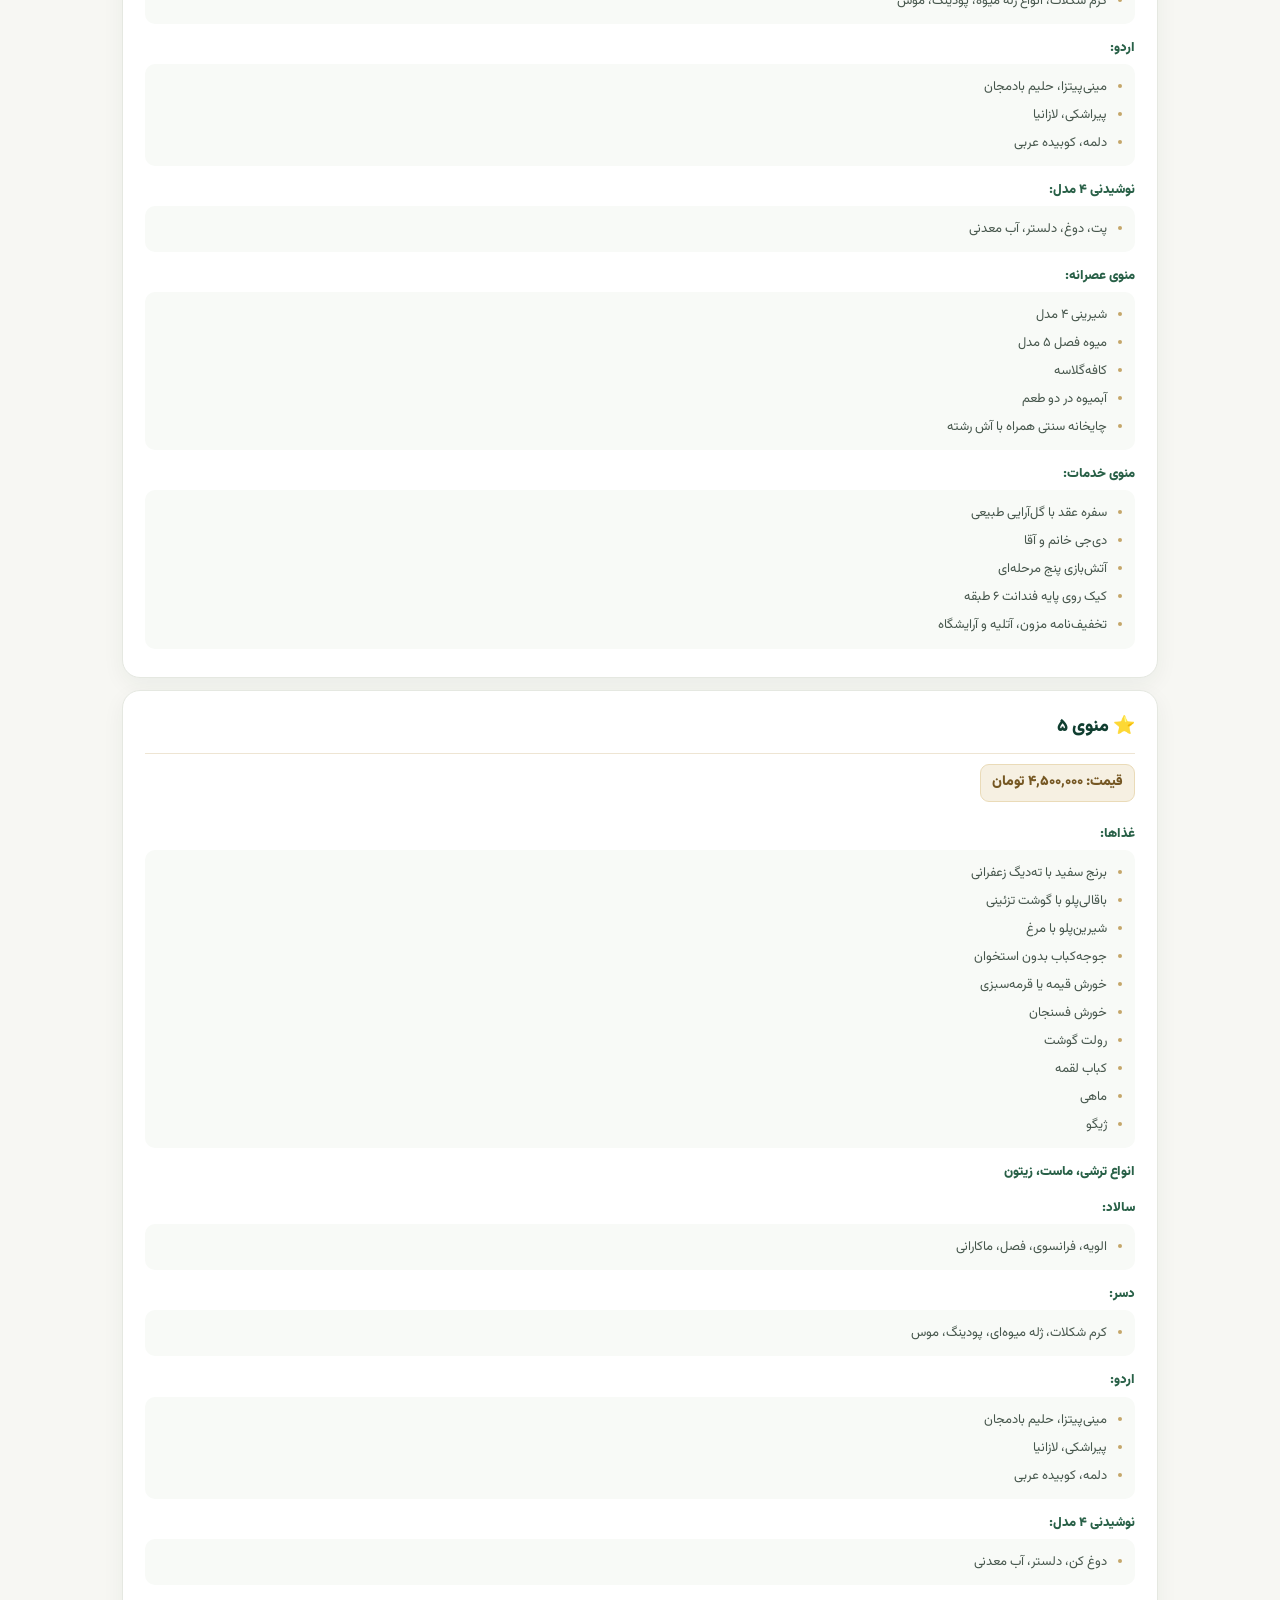
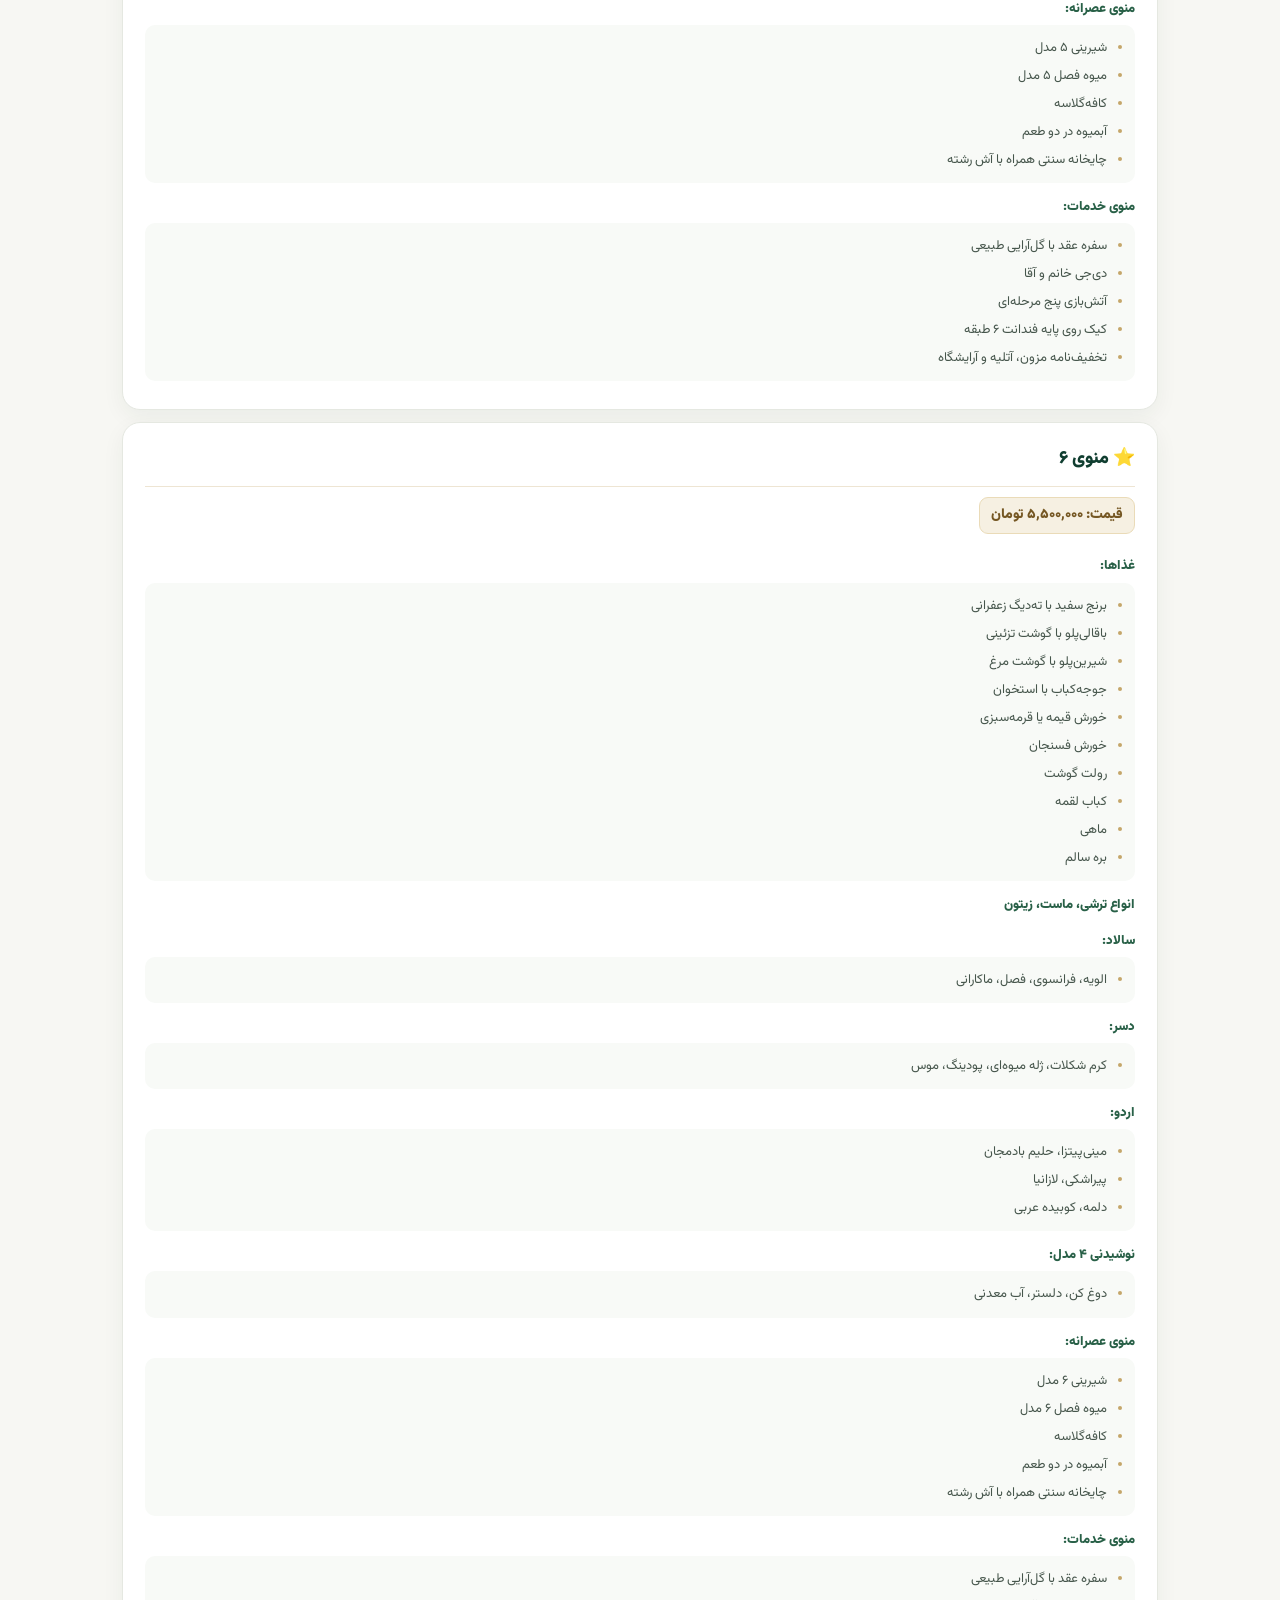
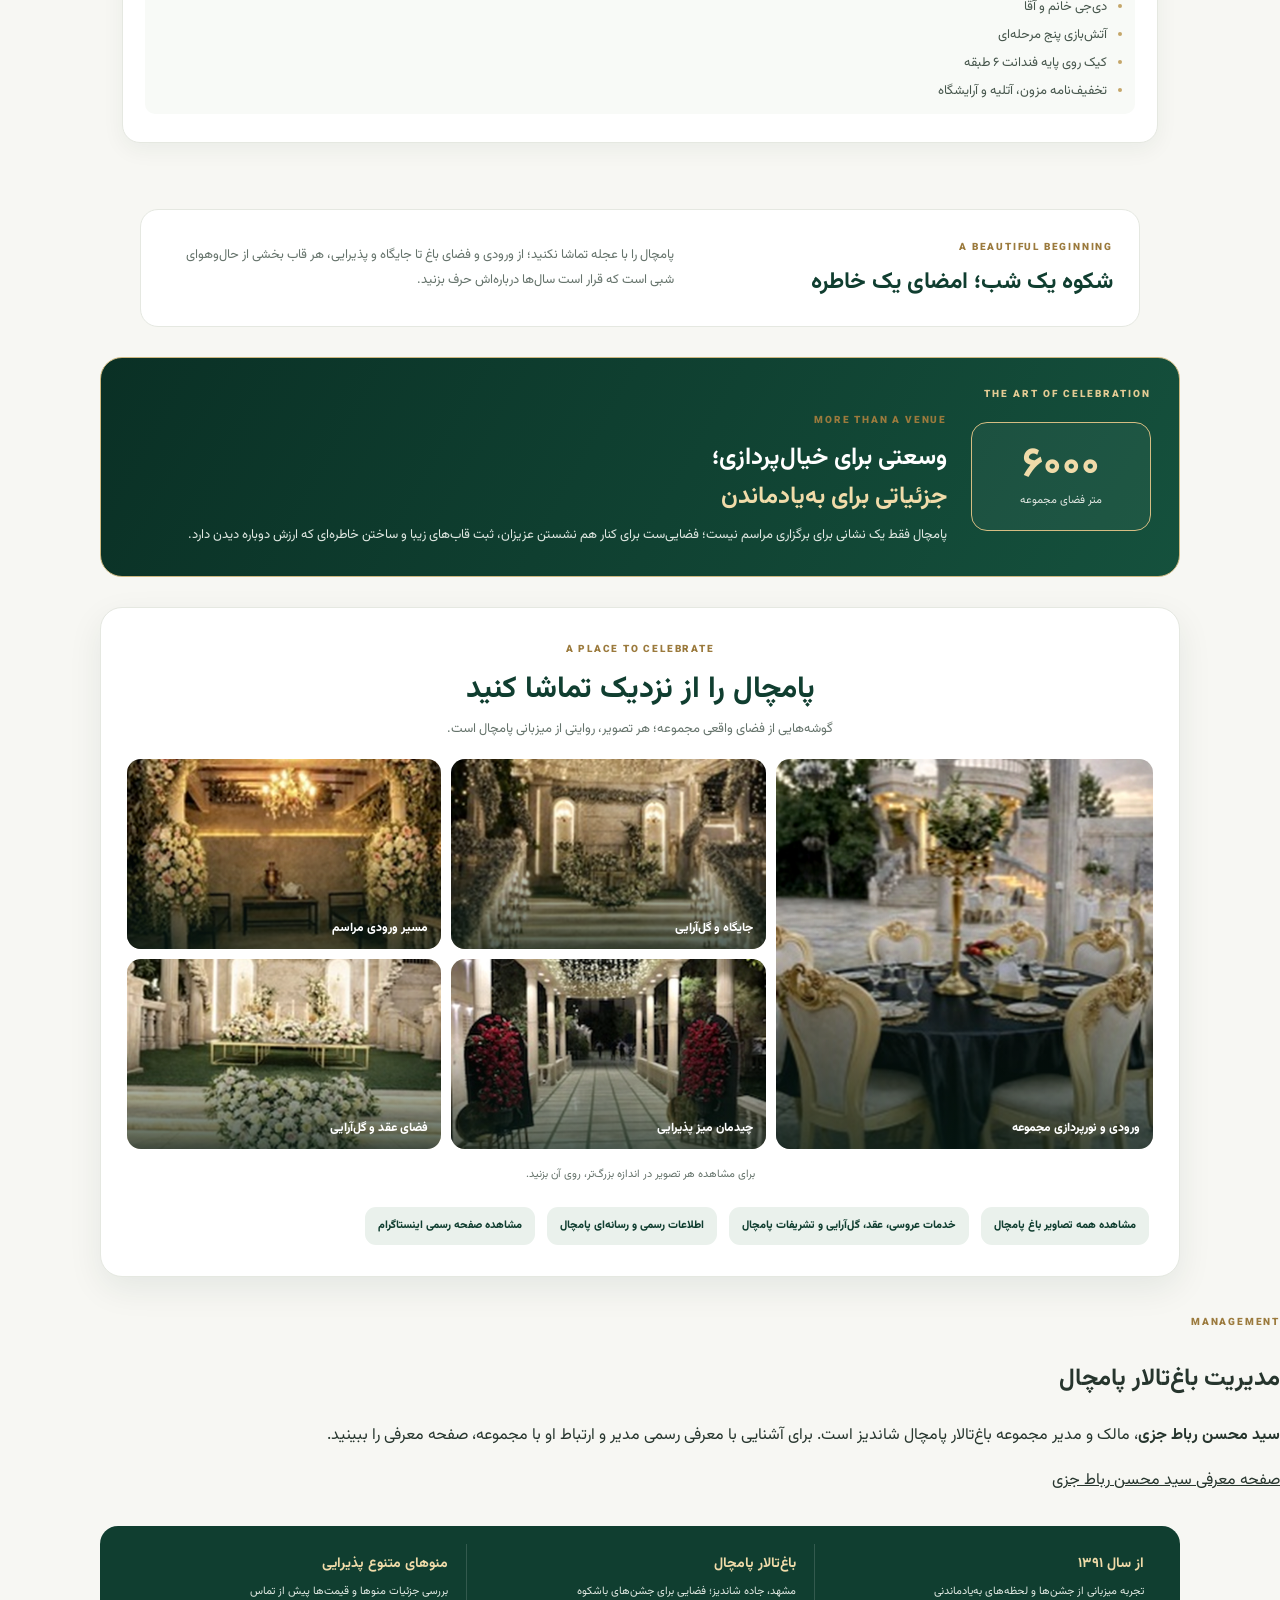
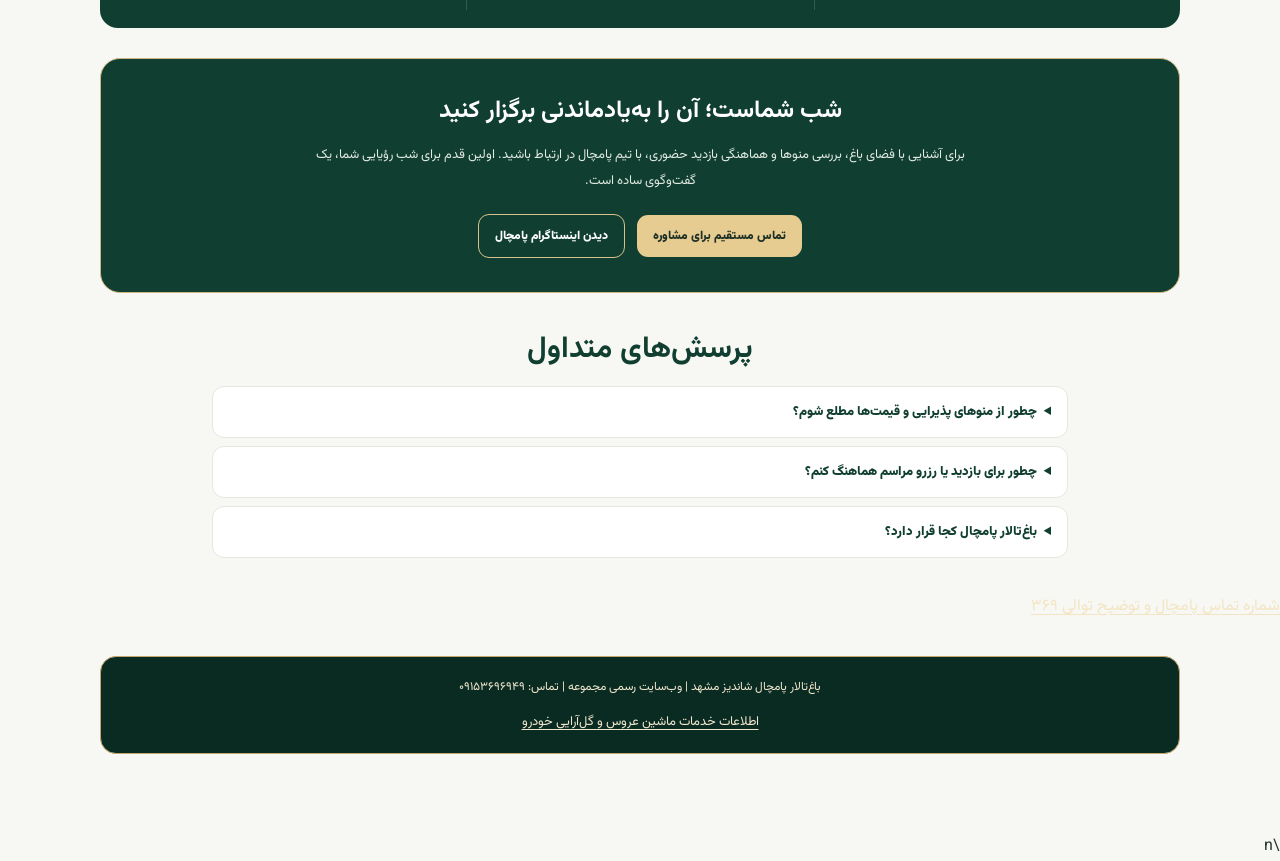
==== commit d3b210d9: "Keep person and venue social identity signals distinct" ====
--- a/index.html
+++ b/index.html
@@ -82,7 +82,8 @@
             {"@type": "OfferCatalog", "name": "منوهای پذیرایی", "url": "https://pamchal.vercel.app/"},
             {"@type": "OfferCatalog", "name": "ماشین عروس و گل‌آرایی خودرو", "url": "https://pamchal.vercel.app/bridal-car.html"}
           ]
-        },
+        }
+      },
       {
         "@type": "Person",
         "@id": "https://pamchal.vercel.app/seyed-mohsen-robatjazi.html#person",
@@ -91,8 +92,7 @@
         "url": "https://pamchal.vercel.app/seyed-mohsen-robatjazi.html",
         "jobTitle": "مالک و مدیر باغ‌تالار پامچال",
         "owns": {"@id": "https://pamchal.vercel.app/#venue"},
-        "worksFor": {"@id": "https://pamchal.vercel.app/#venue"},
-        "sameAs": ["https://www.instagram.com/pamchal_garden_hall/"]
+        "worksFor": {"@id": "https://pamchal.vercel.app/#venue"}
       }
     ]
   }
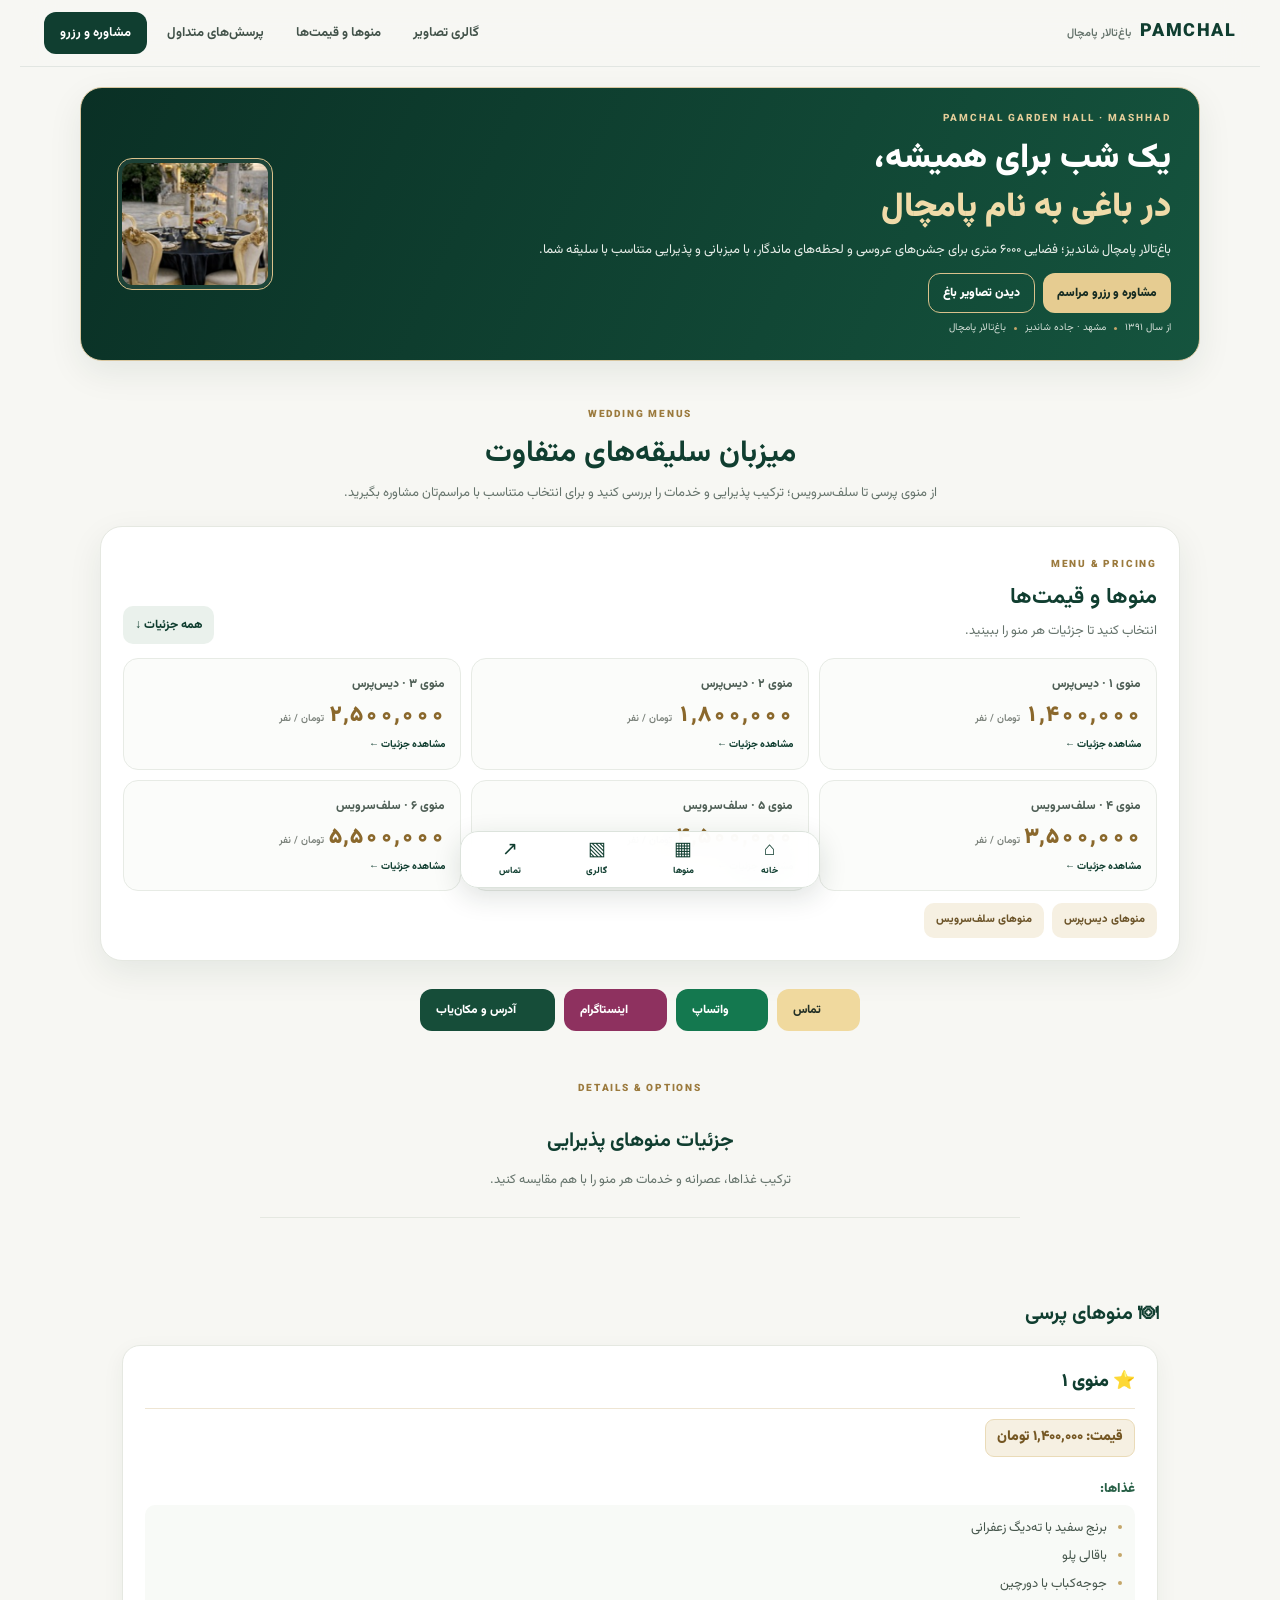
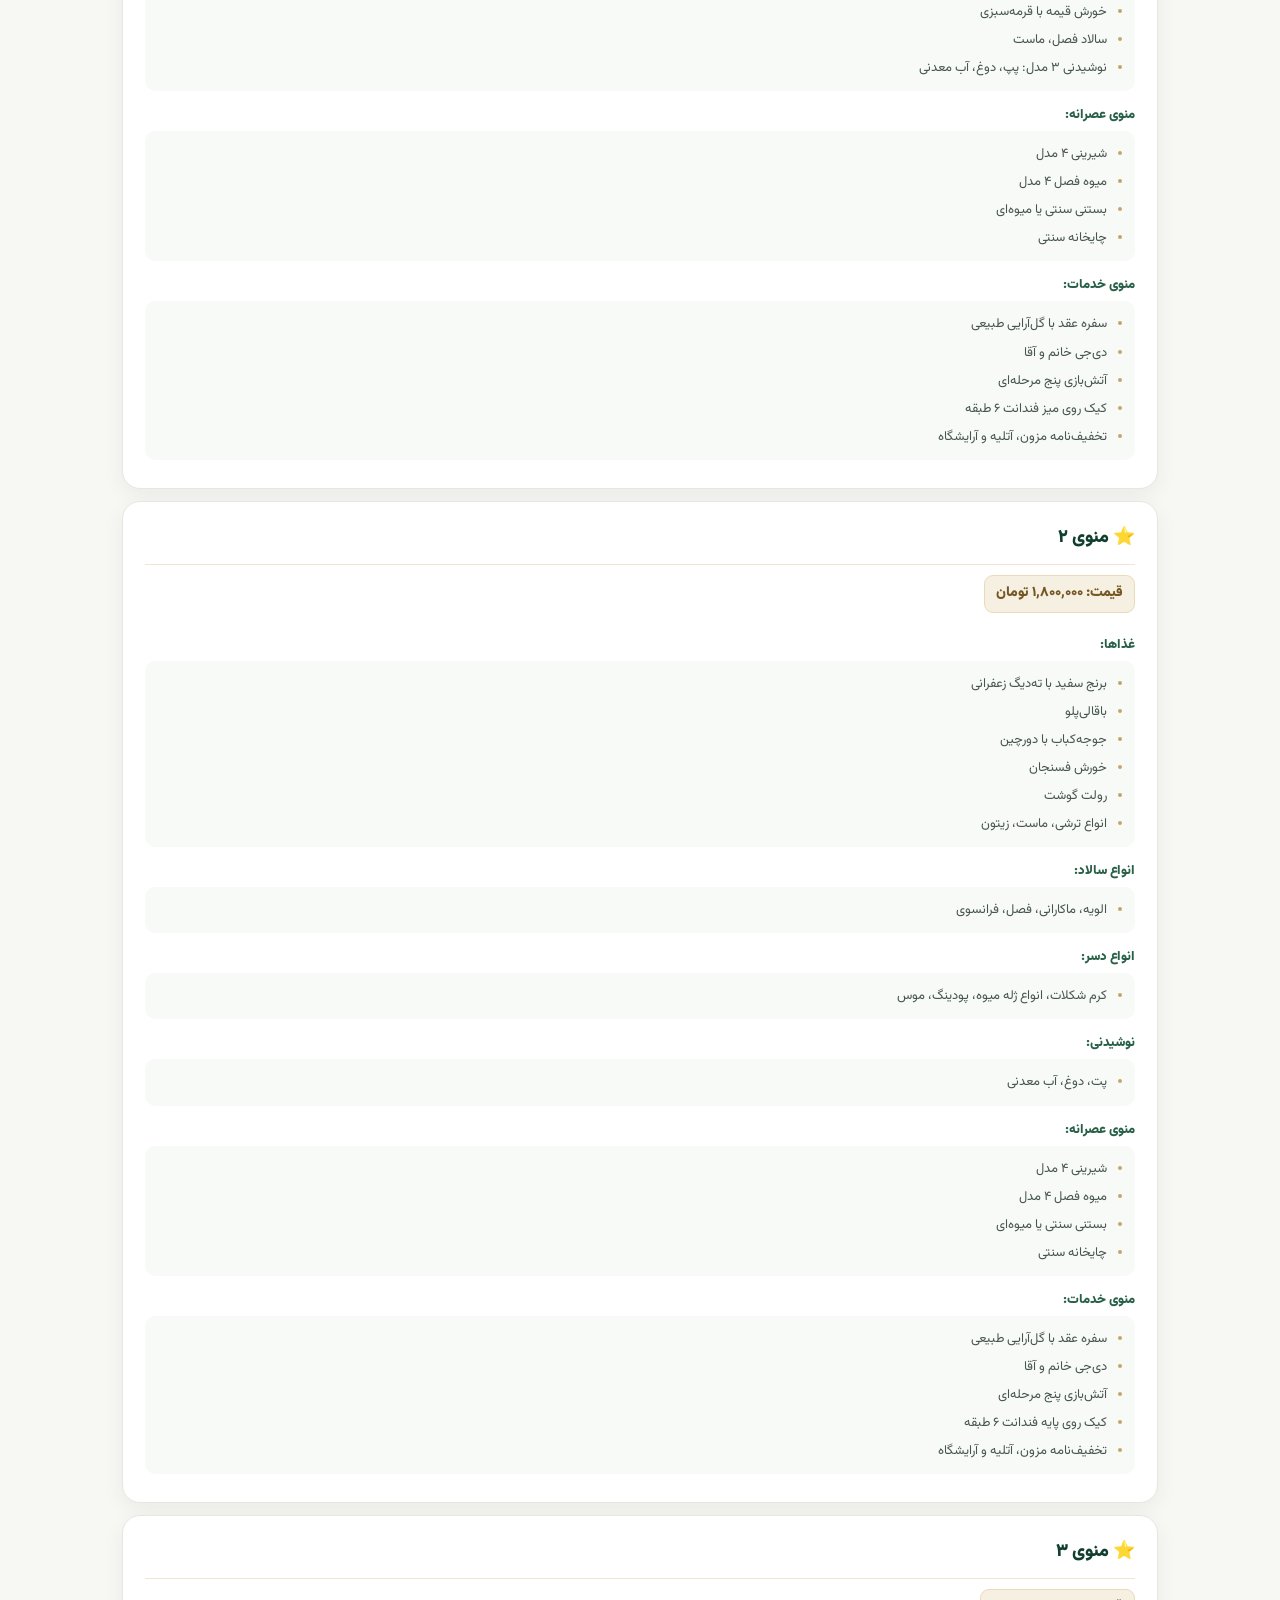
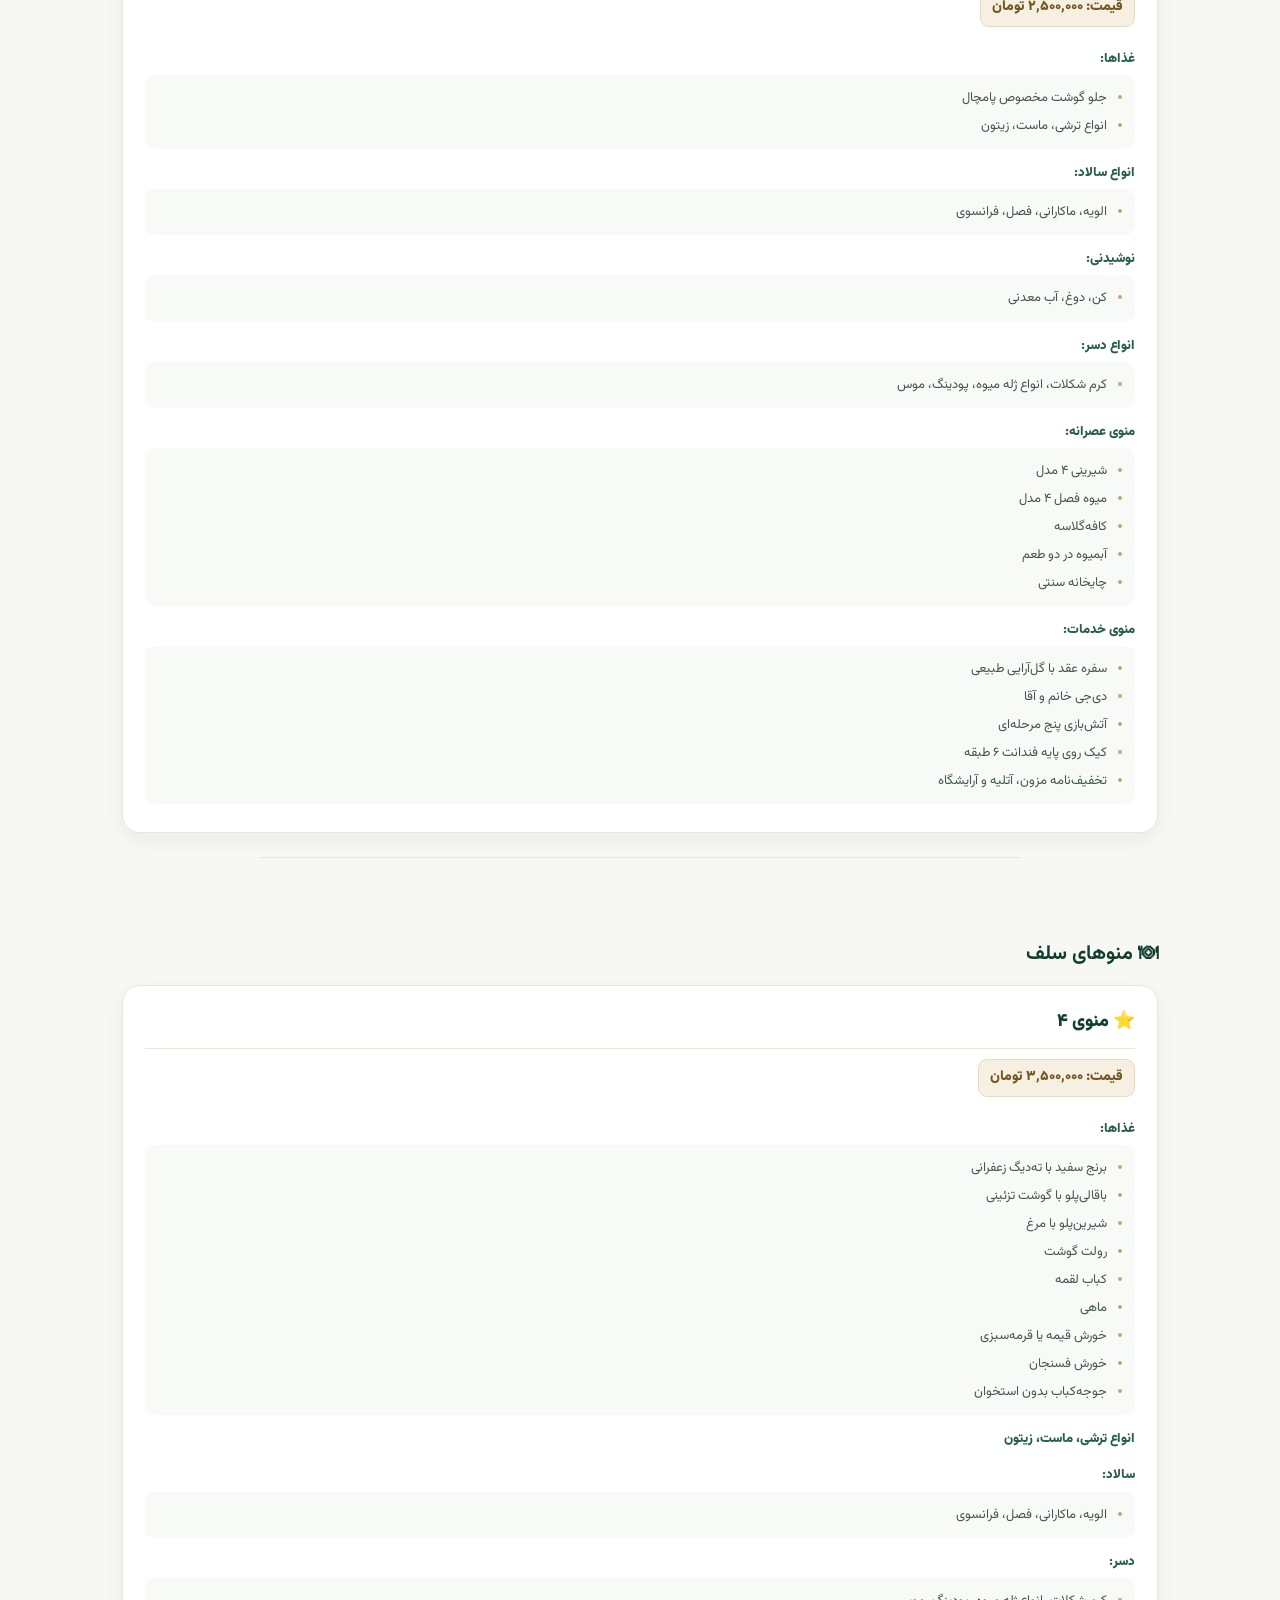
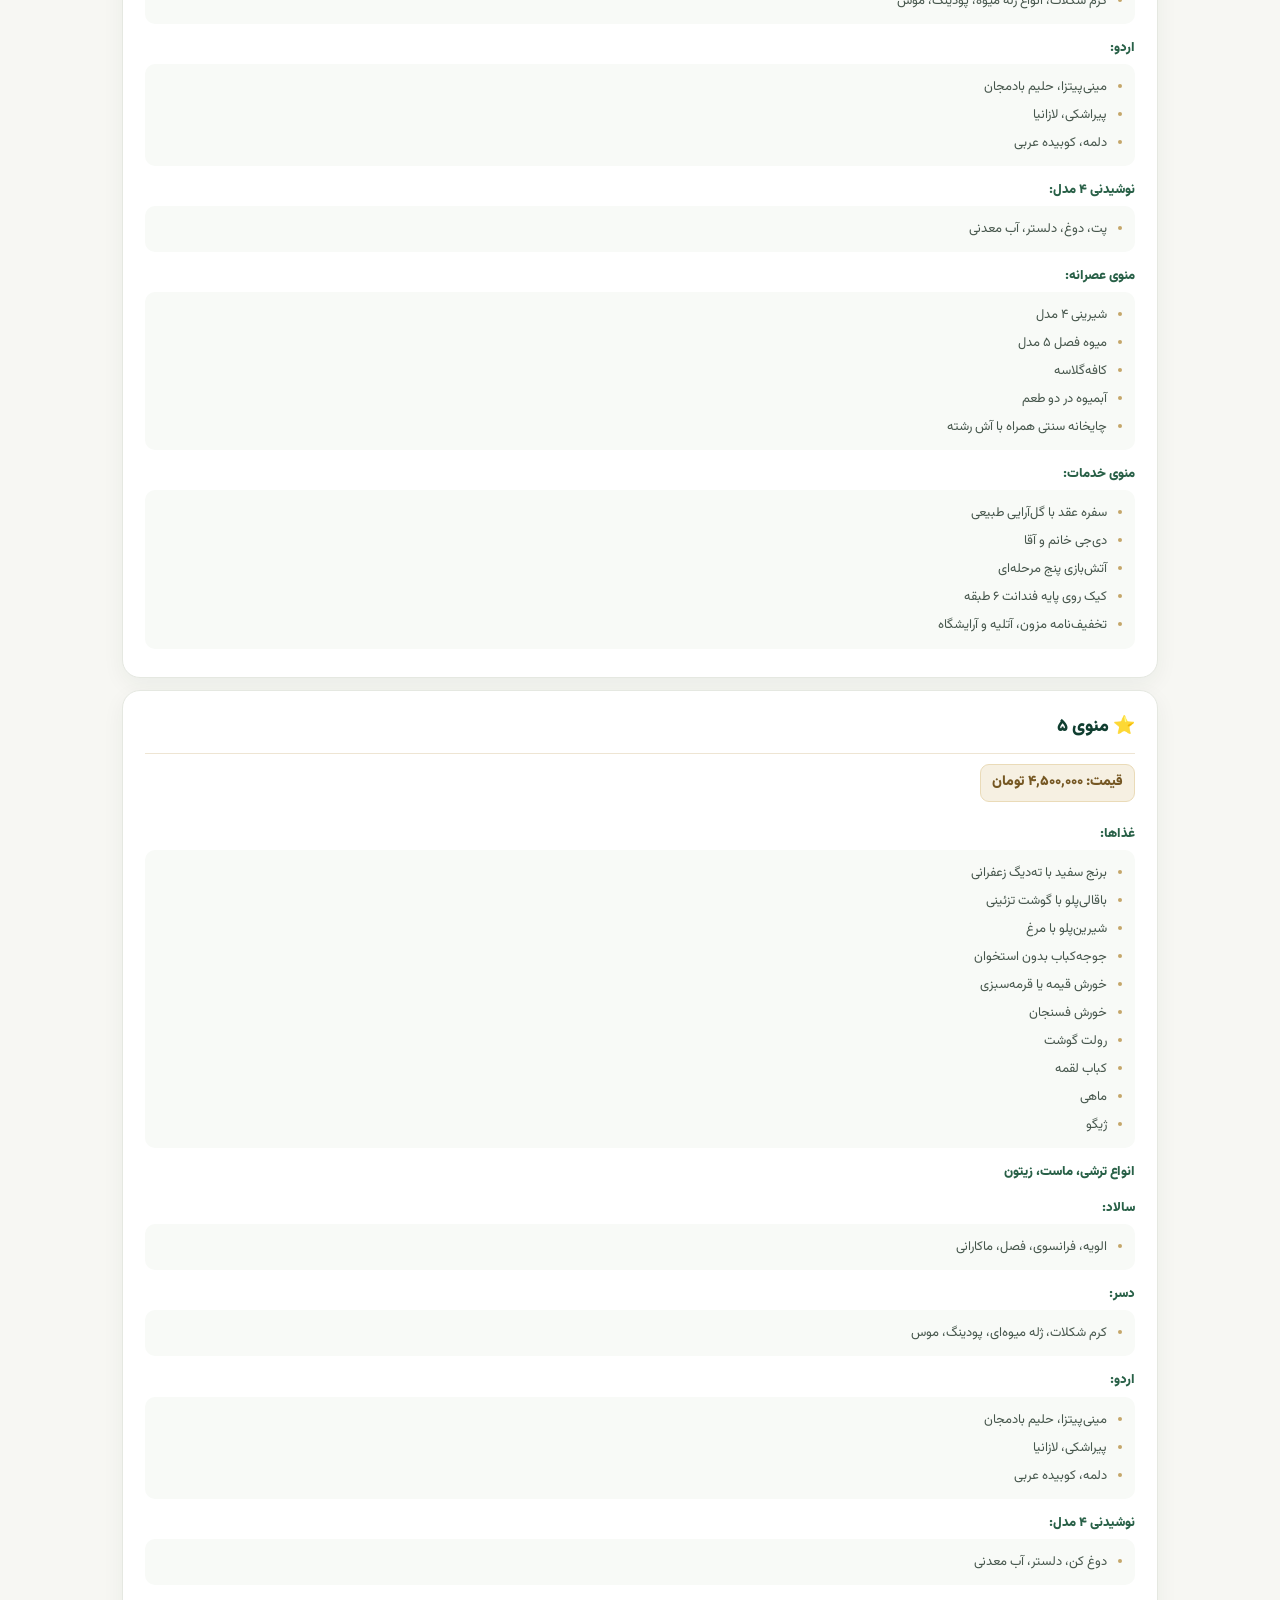
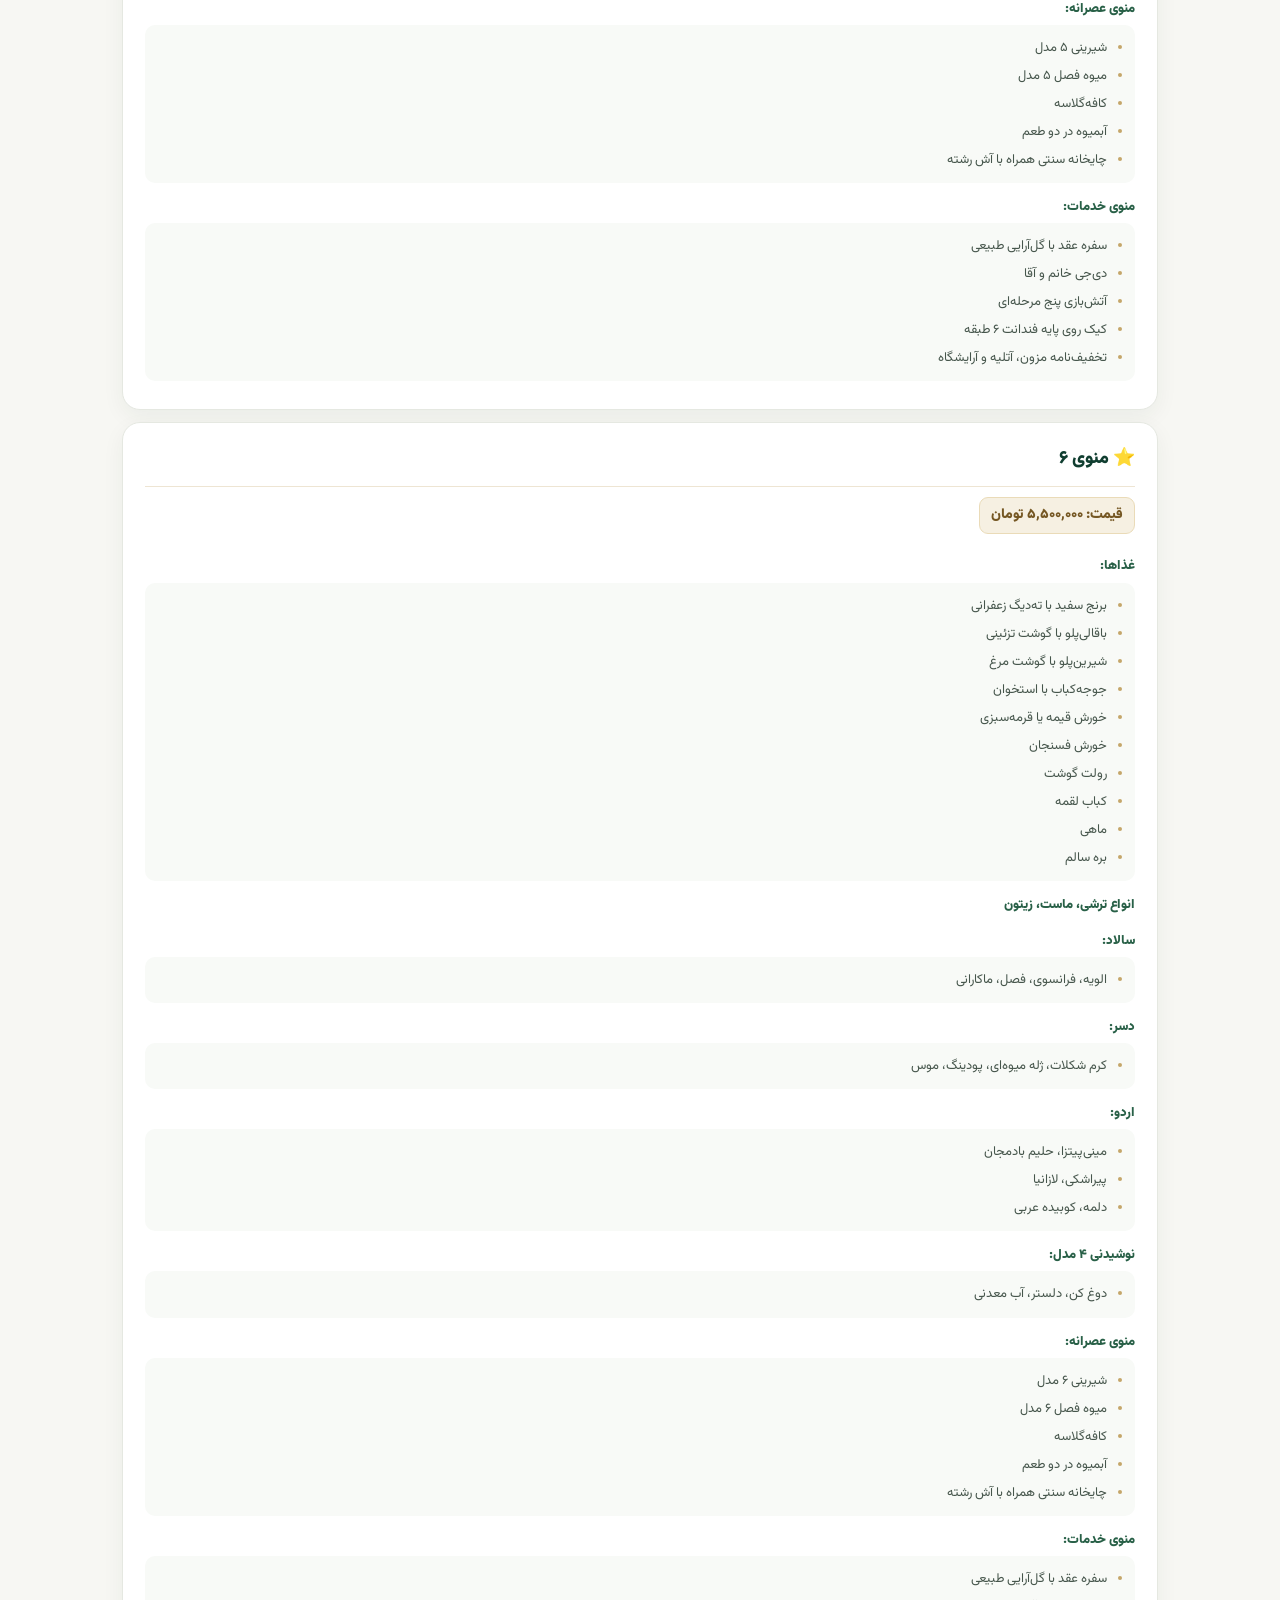
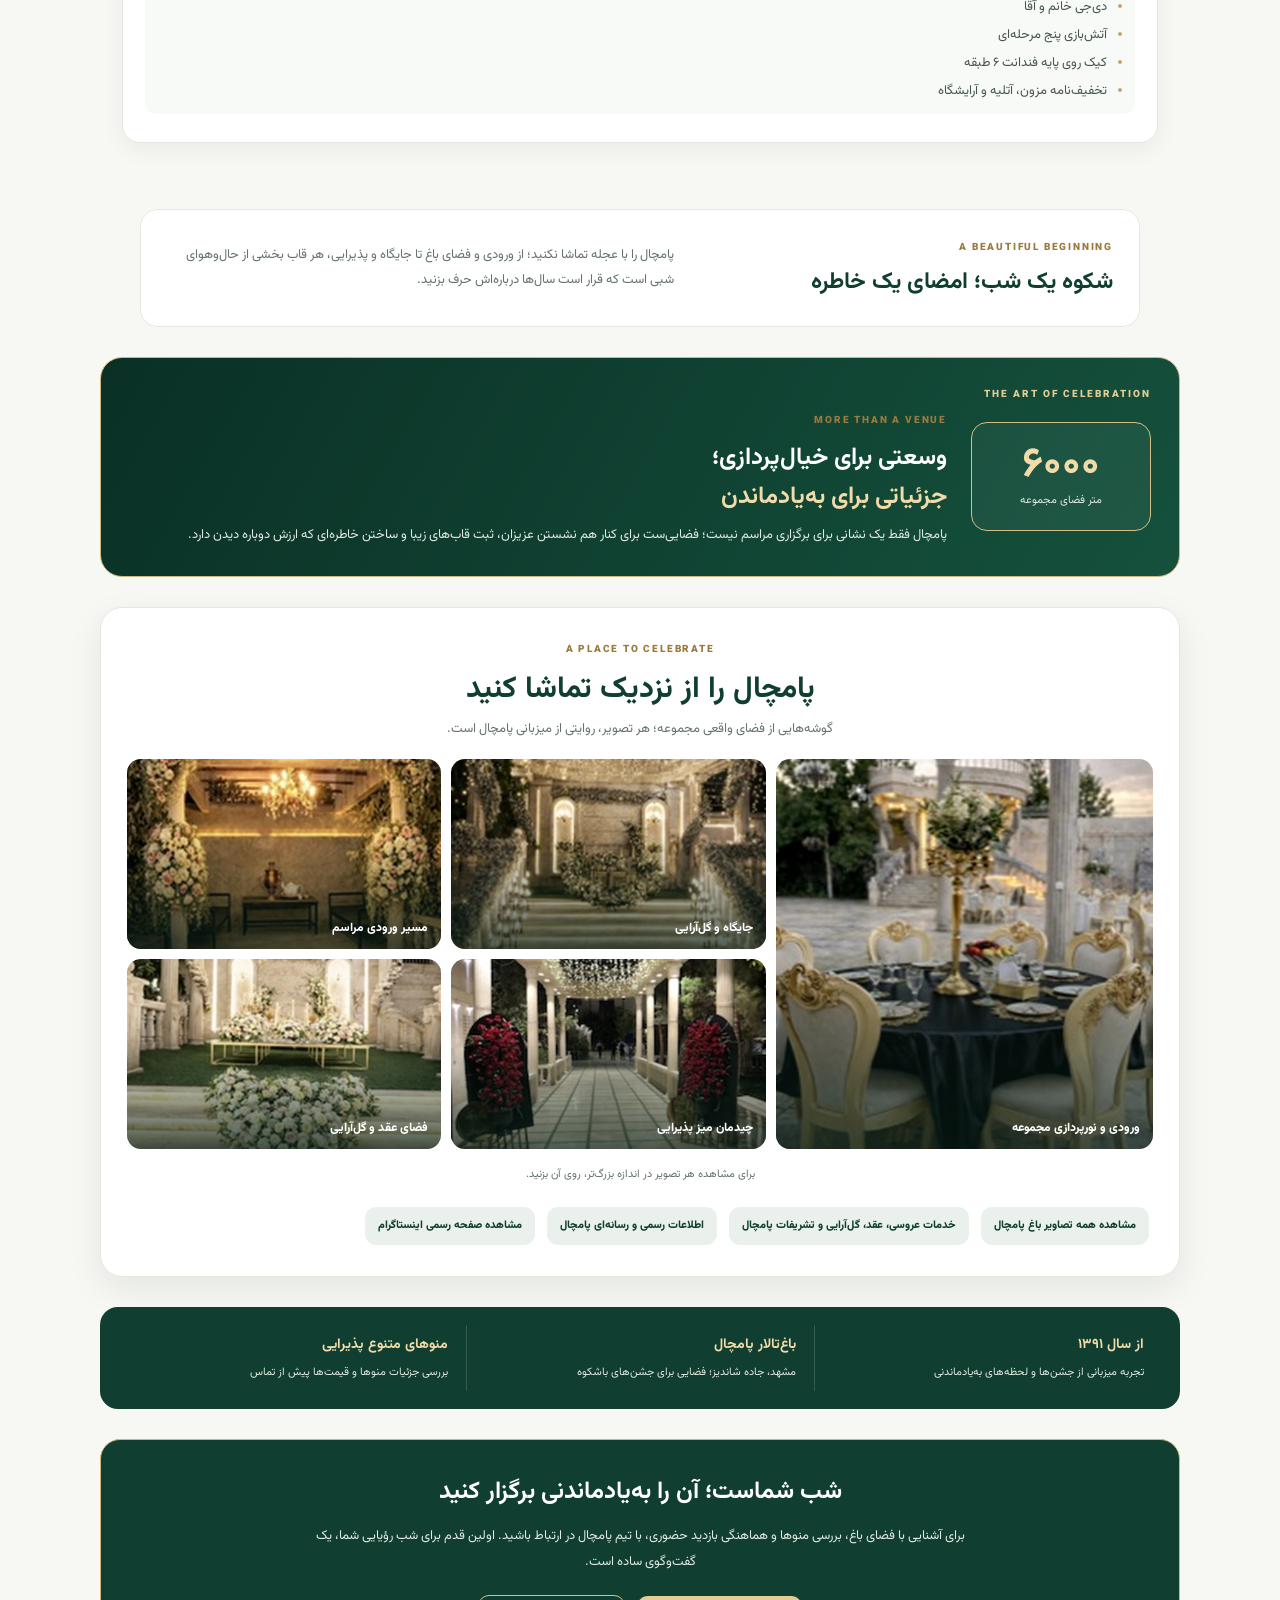
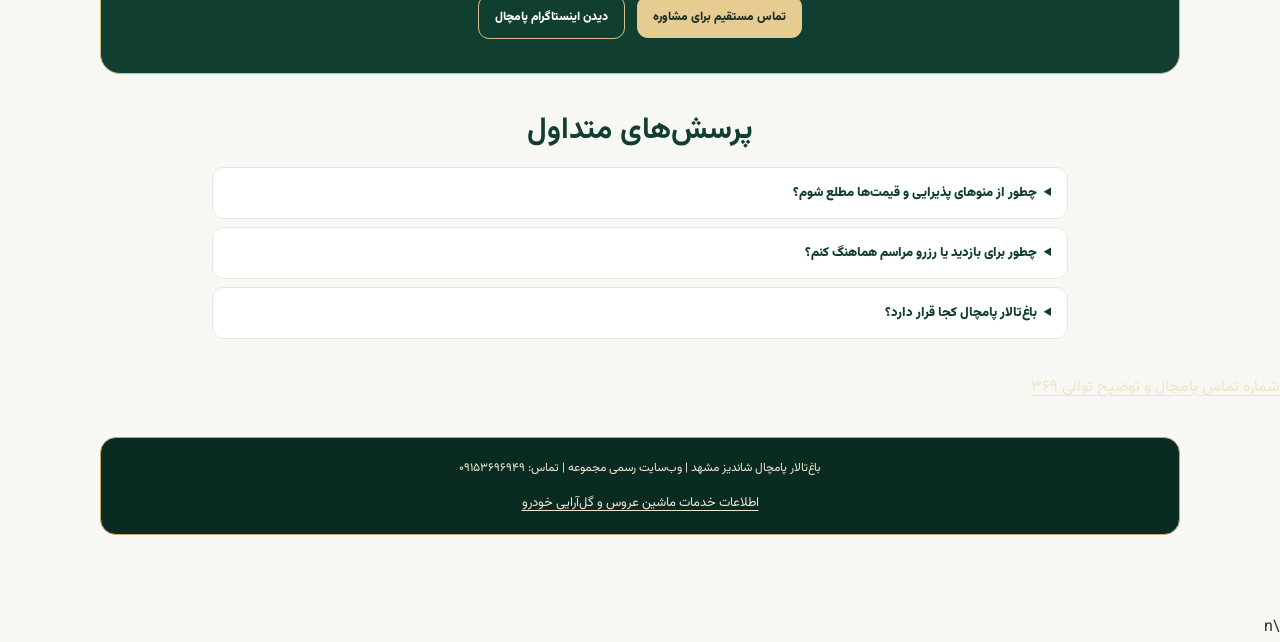
==== commit d5e285aa: "Remove public management section from homepage" ====
--- a/index.html
+++ b/index.html
@@ -538,12 +538,6 @@
 <a class="instagram-cta" href="/media-kit.html">اطلاعات رسمی و رسانه‌ای پامچال</a>
 <a class="instagram-cta" href="https://www.instagram.com/pamchal_garden_hall/" target="_blank" rel="noopener">مشاهده صفحه رسمی اینستاگرام</a>
 </section>
-    <section class="pamchal-owner" id="owner-profile" aria-label="مدیریت باغ‌تالار پامچال">
-  <span class="eyebrow">MANAGEMENT</span>
-  <h2>مدیریت باغ‌تالار پامچال</h2>
-  <p><strong>سید محسن رباط جزی</strong>، مالک و مدیر مجموعه باغ‌تالار پامچال شاندیز است. برای آشنایی با معرفی رسمی مدیر و ارتباط او با مجموعه، صفحه معرفی را ببینید.</p>
-  <a href="/seyed-mohsen-robatjazi.html">صفحه معرفی سید محسن رباط جزی</a>
-</section>
 <section class="pamchal-trust" aria-label="ویژگی‌های مجموعه">
 <article><strong>از سال ۱۳۹۱</strong><span>تجربه میزبانی از جشن‌ها و لحظه‌های به‌یادماندنی</span></article>
 <article><strong>باغ‌تالار پامچال</strong><span>مشهد، جاده شاندیز؛ فضایی برای جشن‌های باشکوه</span></article>
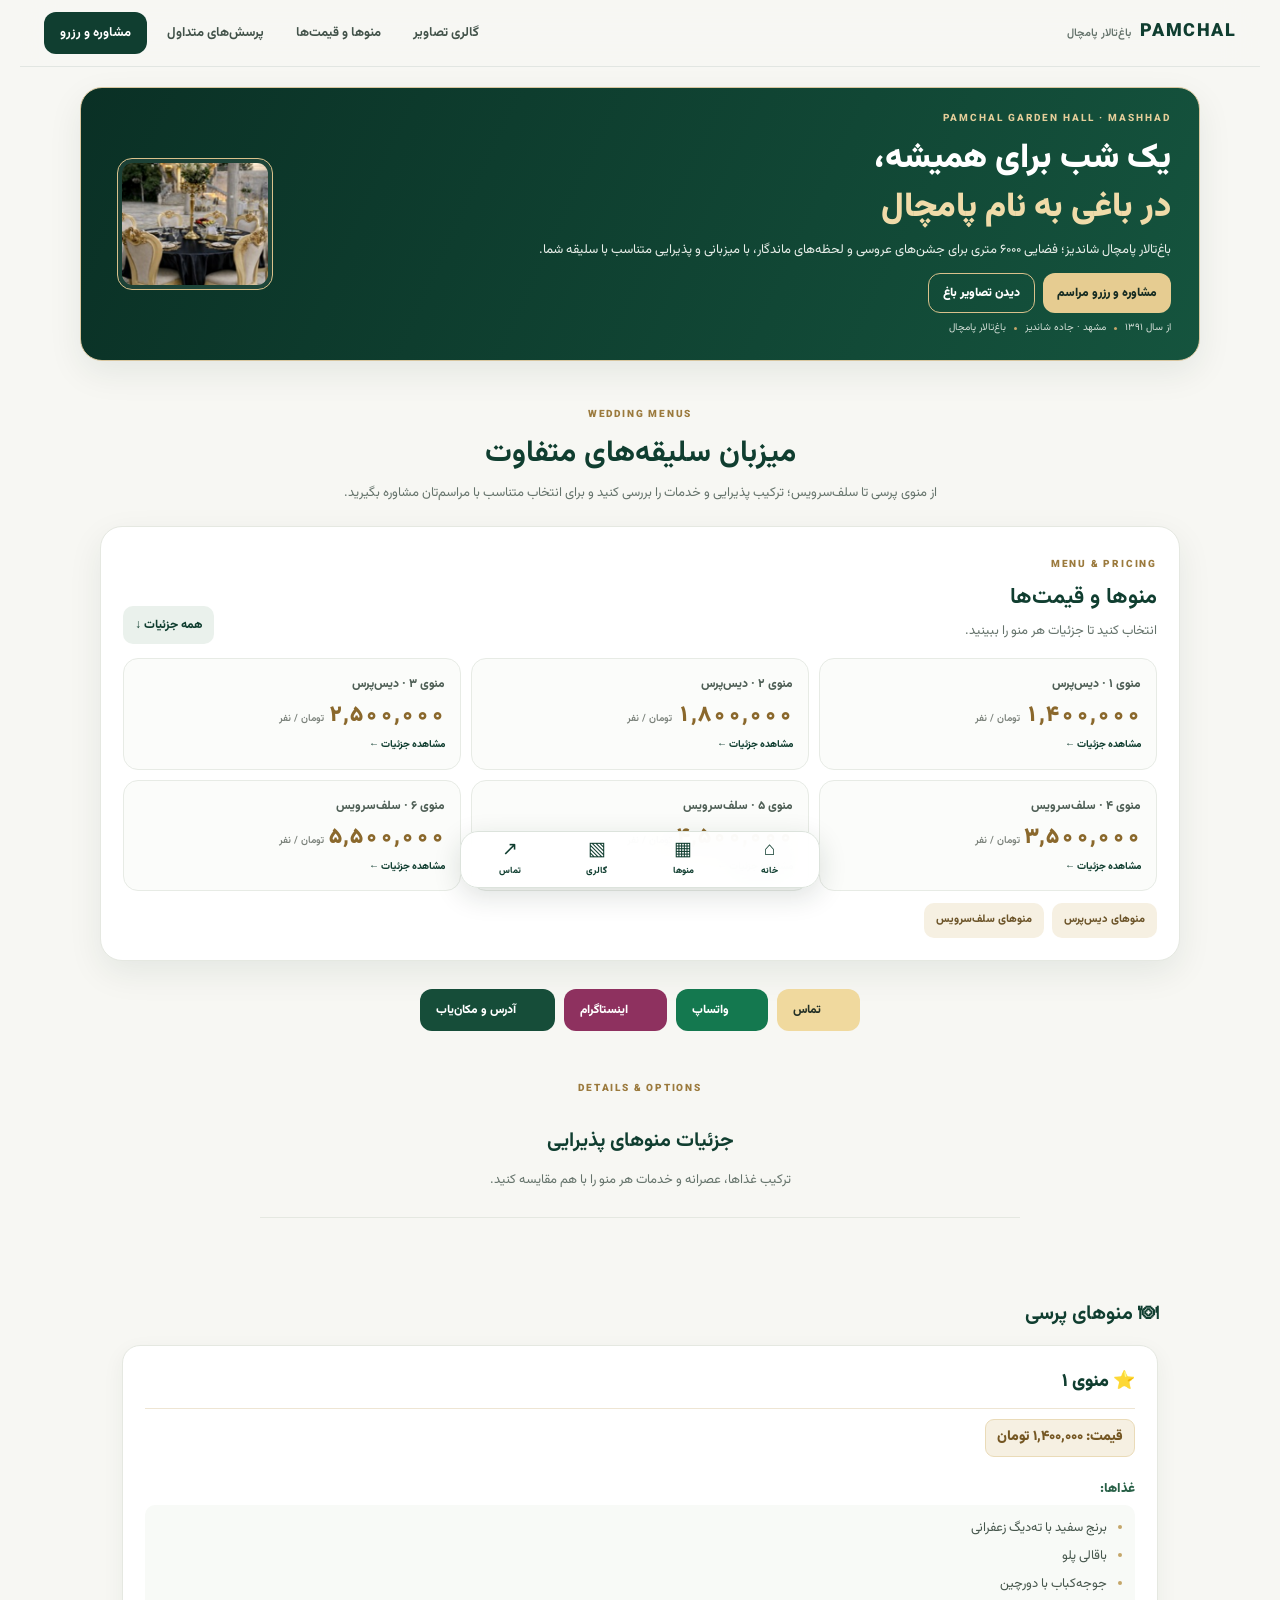
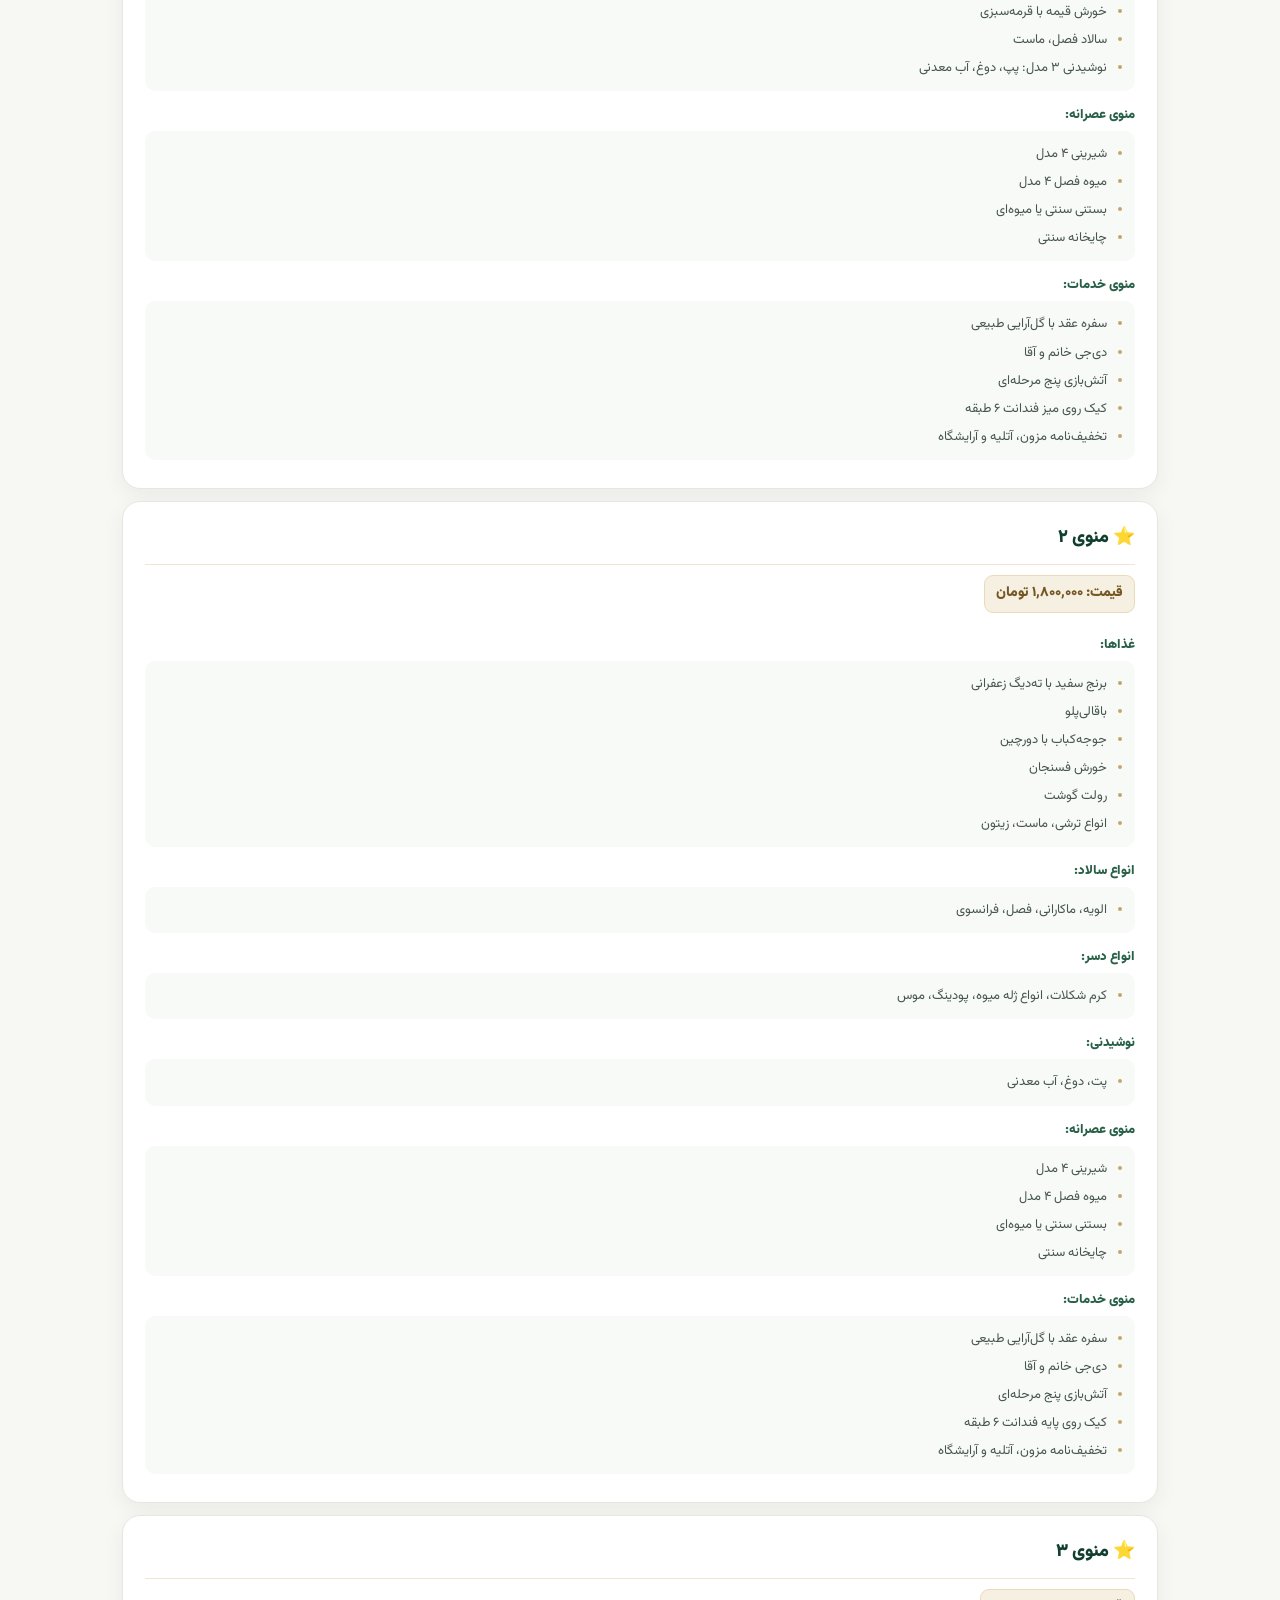
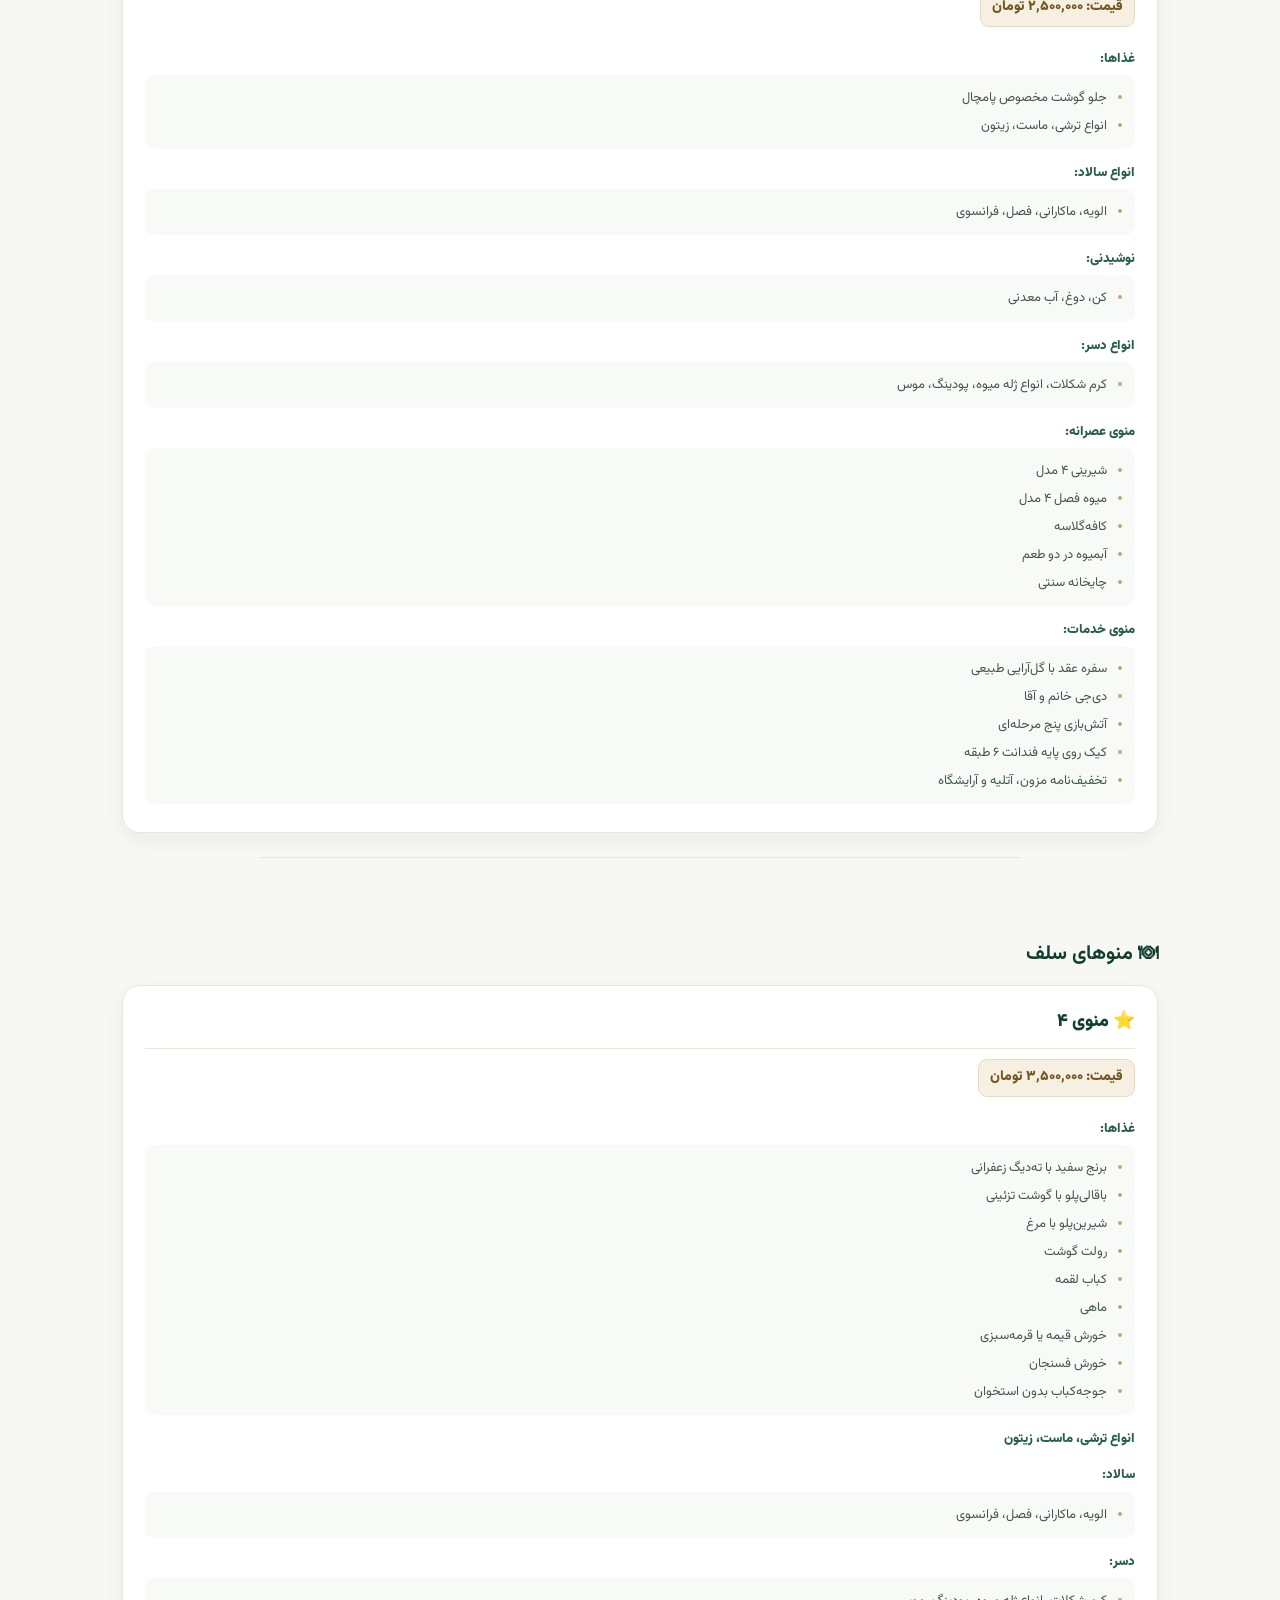
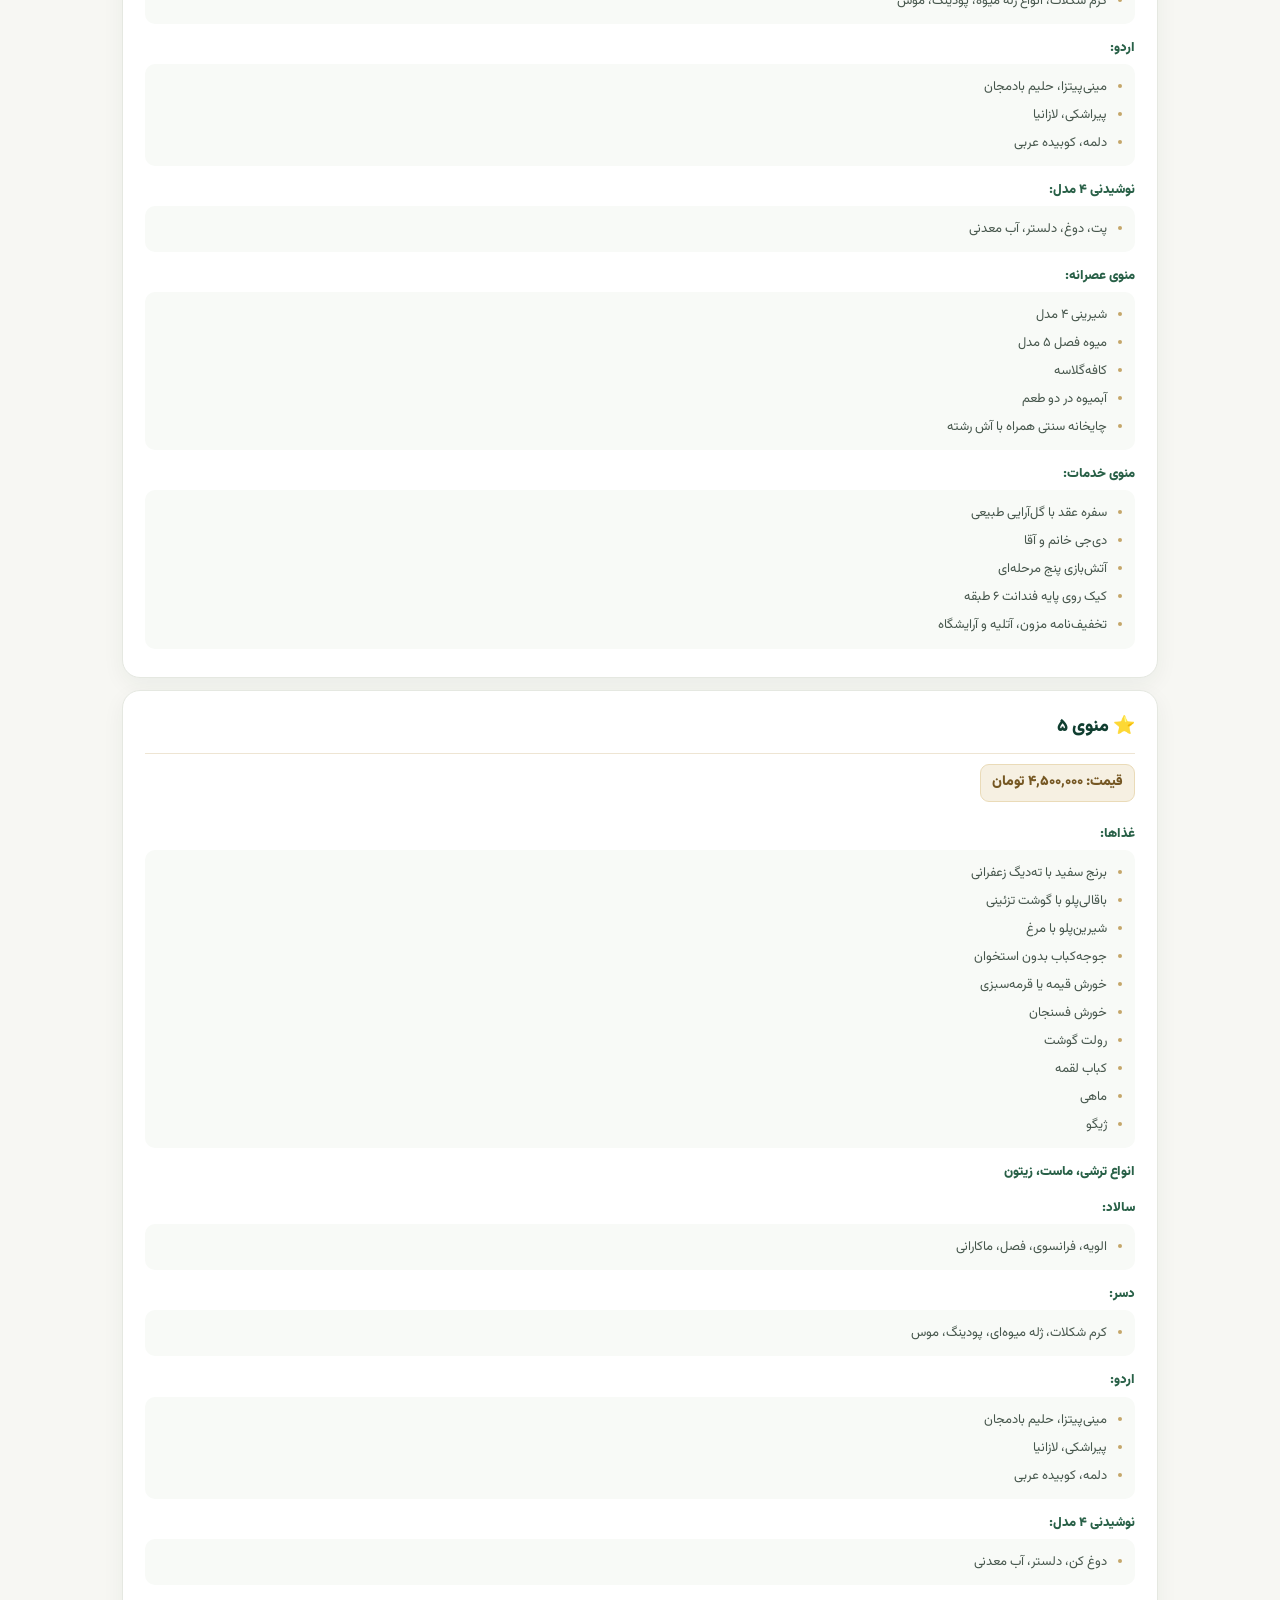
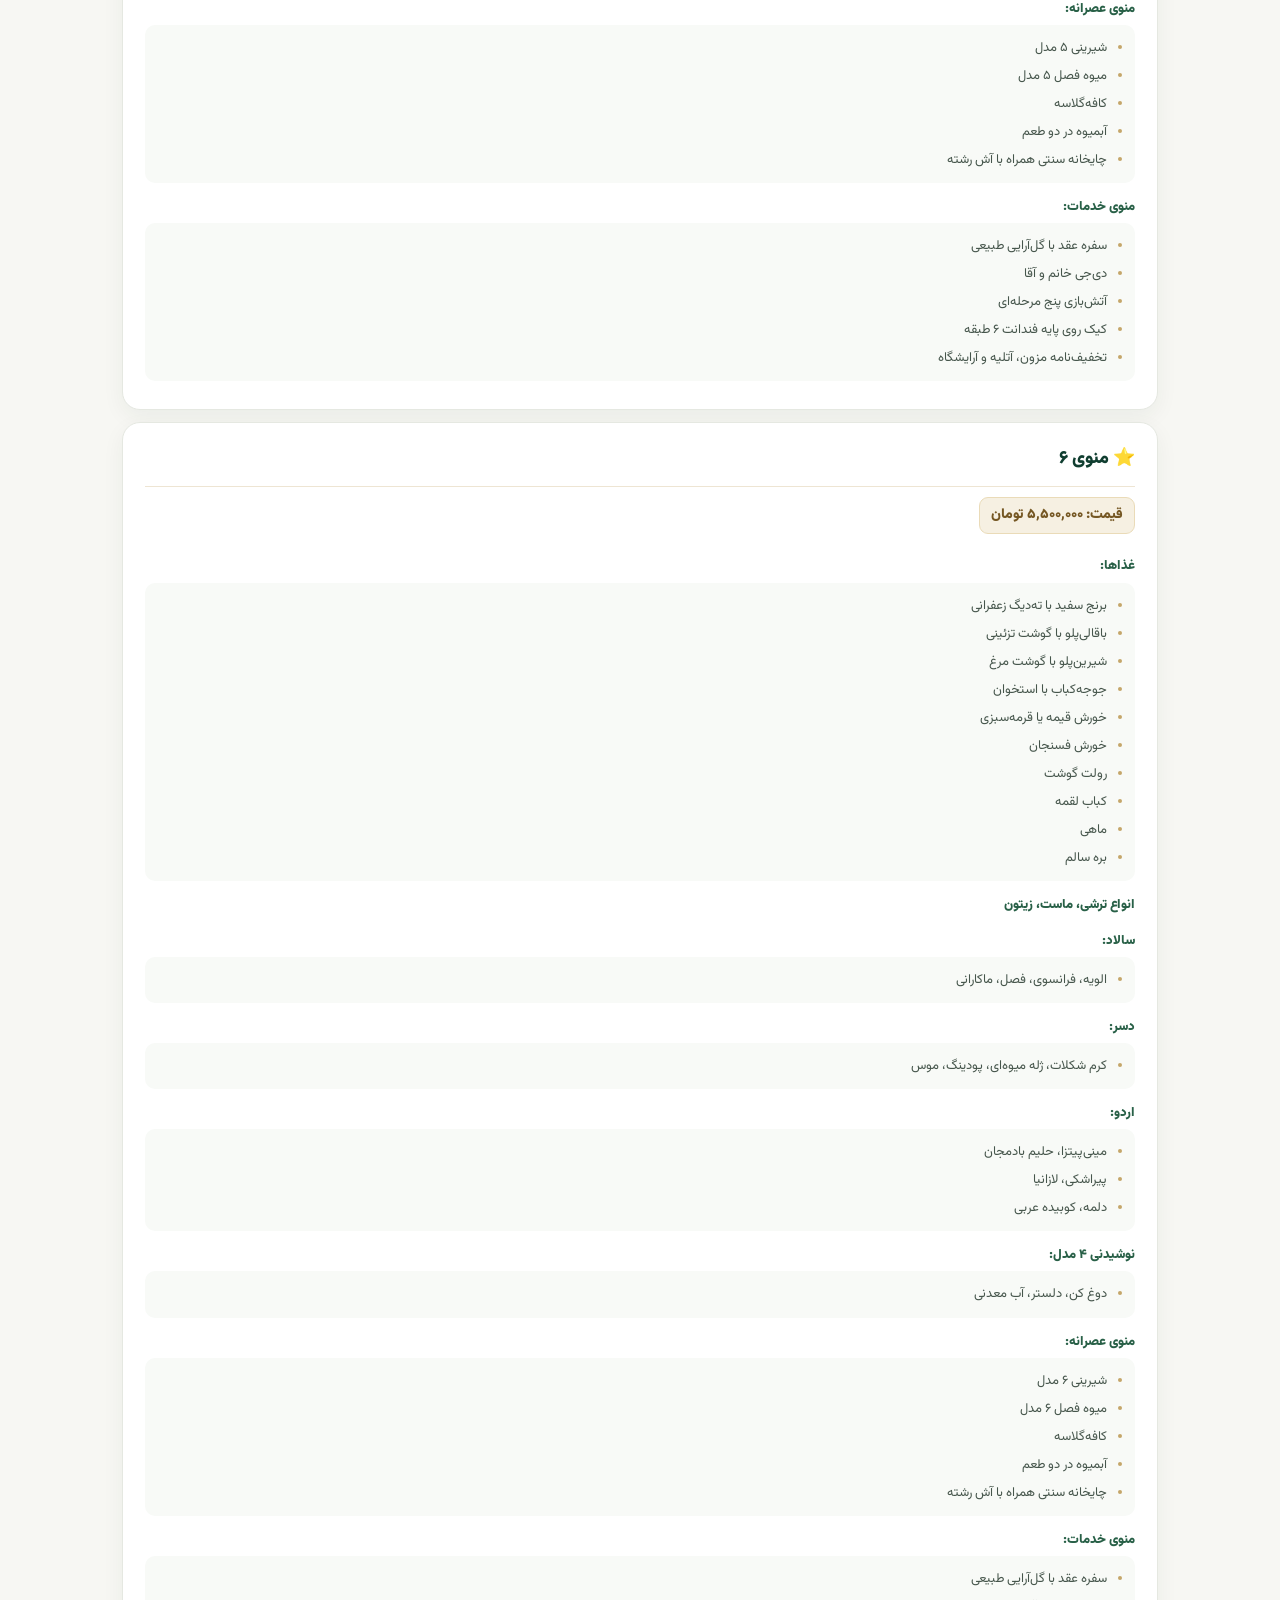
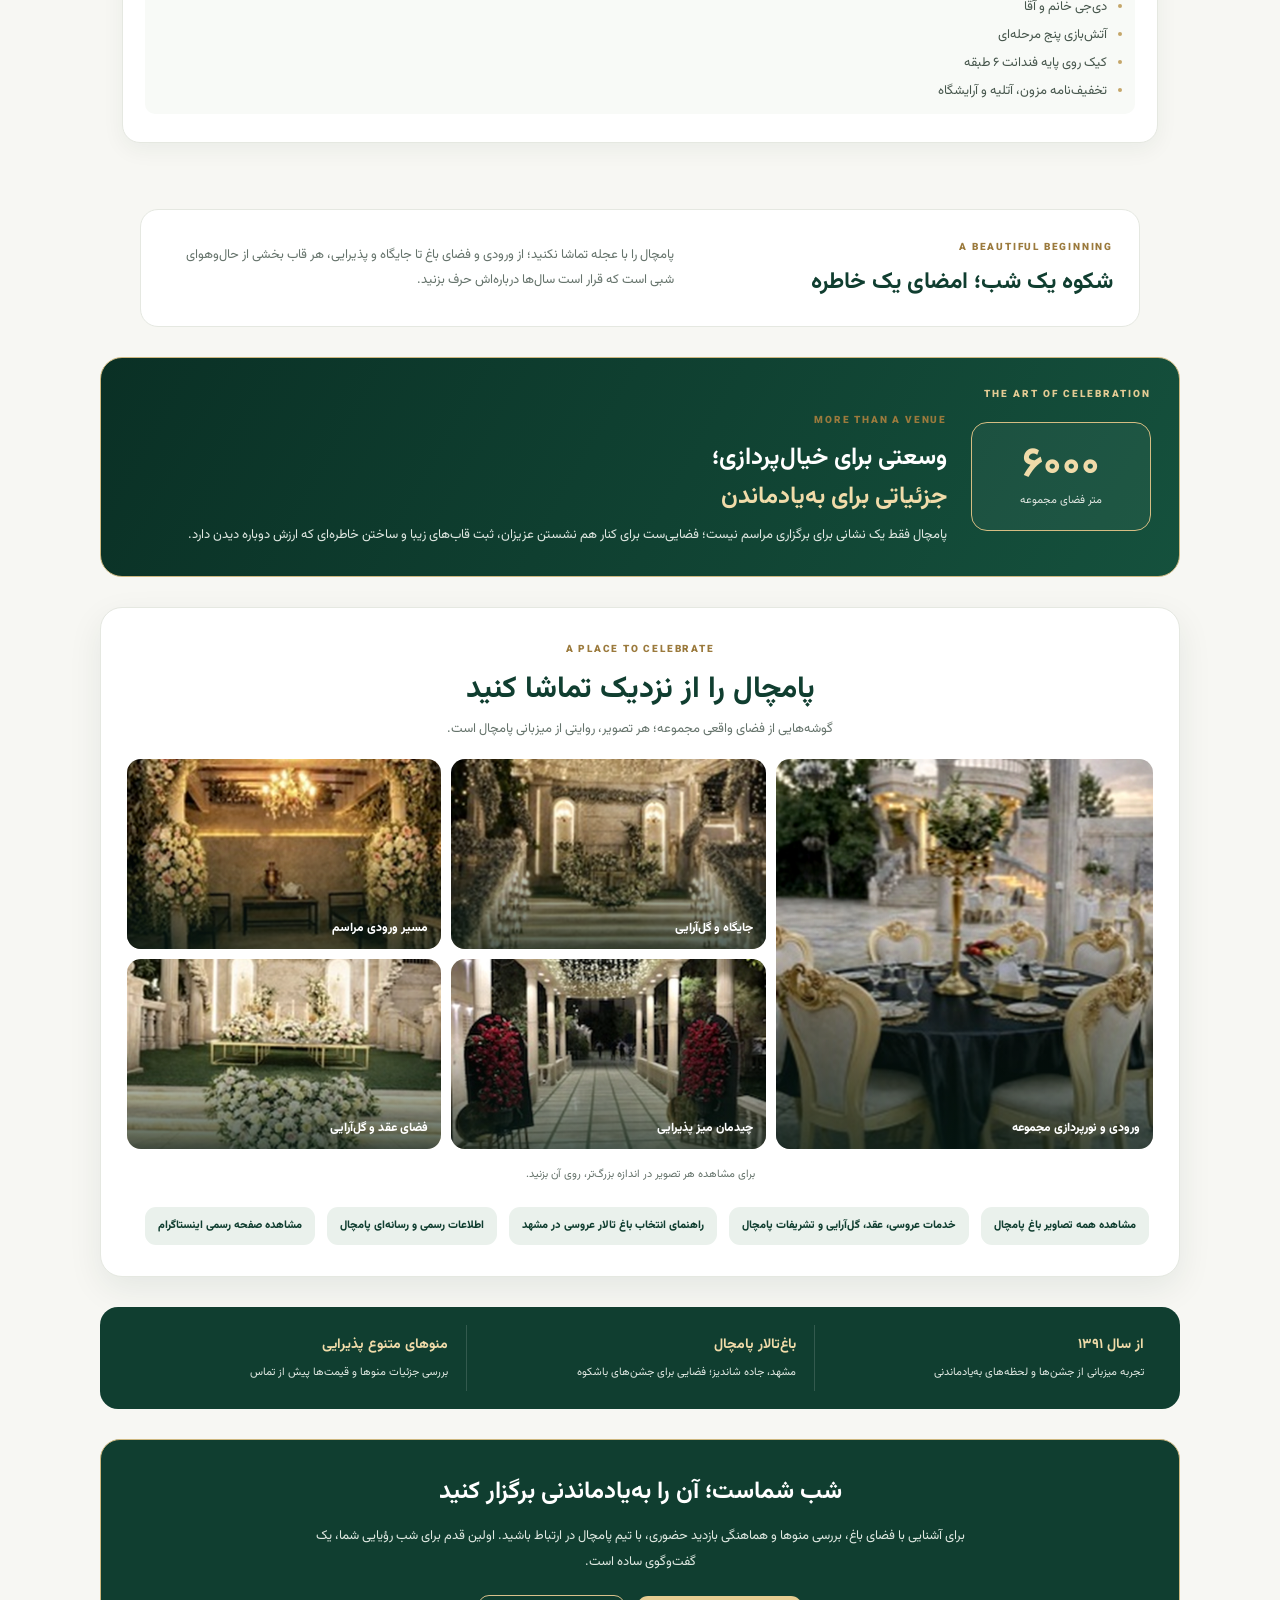
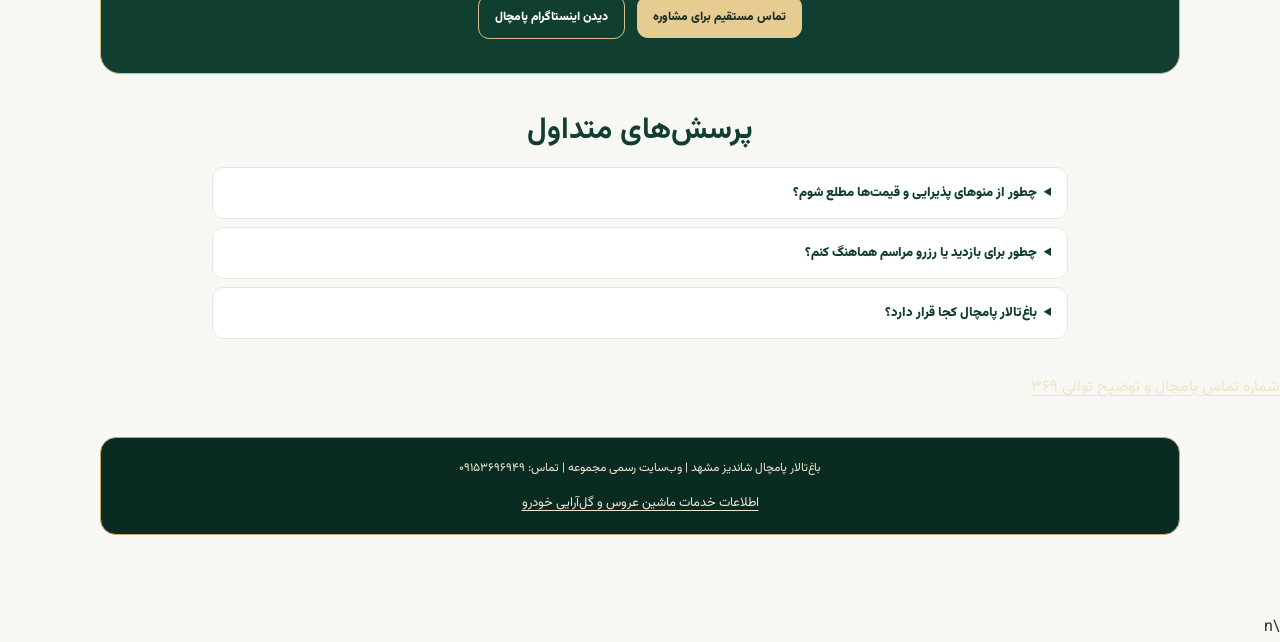
==== commit 28be000c: "Link wedding venue guide from homepage" ====
--- a/index.html
+++ b/index.html
@@ -535,6 +535,7 @@
 <p class="gallery-note">برای مشاهده هر تصویر در اندازه بزرگ‌تر، روی آن بزنید.</p>
 <a class="instagram-cta" href="/gallery.html">مشاهده همه تصاویر باغ پامچال</a>
 <a class="instagram-cta" href="/wedding-services.html">خدمات عروسی، عقد، گل‌آرایی و تشریفات پامچال</a>
+<a class="instagram-cta" href="/wedding-venues-mashhad.html">راهنمای انتخاب باغ تالار عروسی در مشهد</a>
 <a class="instagram-cta" href="/media-kit.html">اطلاعات رسمی و رسانه‌ای پامچال</a>
 <a class="instagram-cta" href="https://www.instagram.com/pamchal_garden_hall/" target="_blank" rel="noopener">مشاهده صفحه رسمی اینستاگرام</a>
 </section>
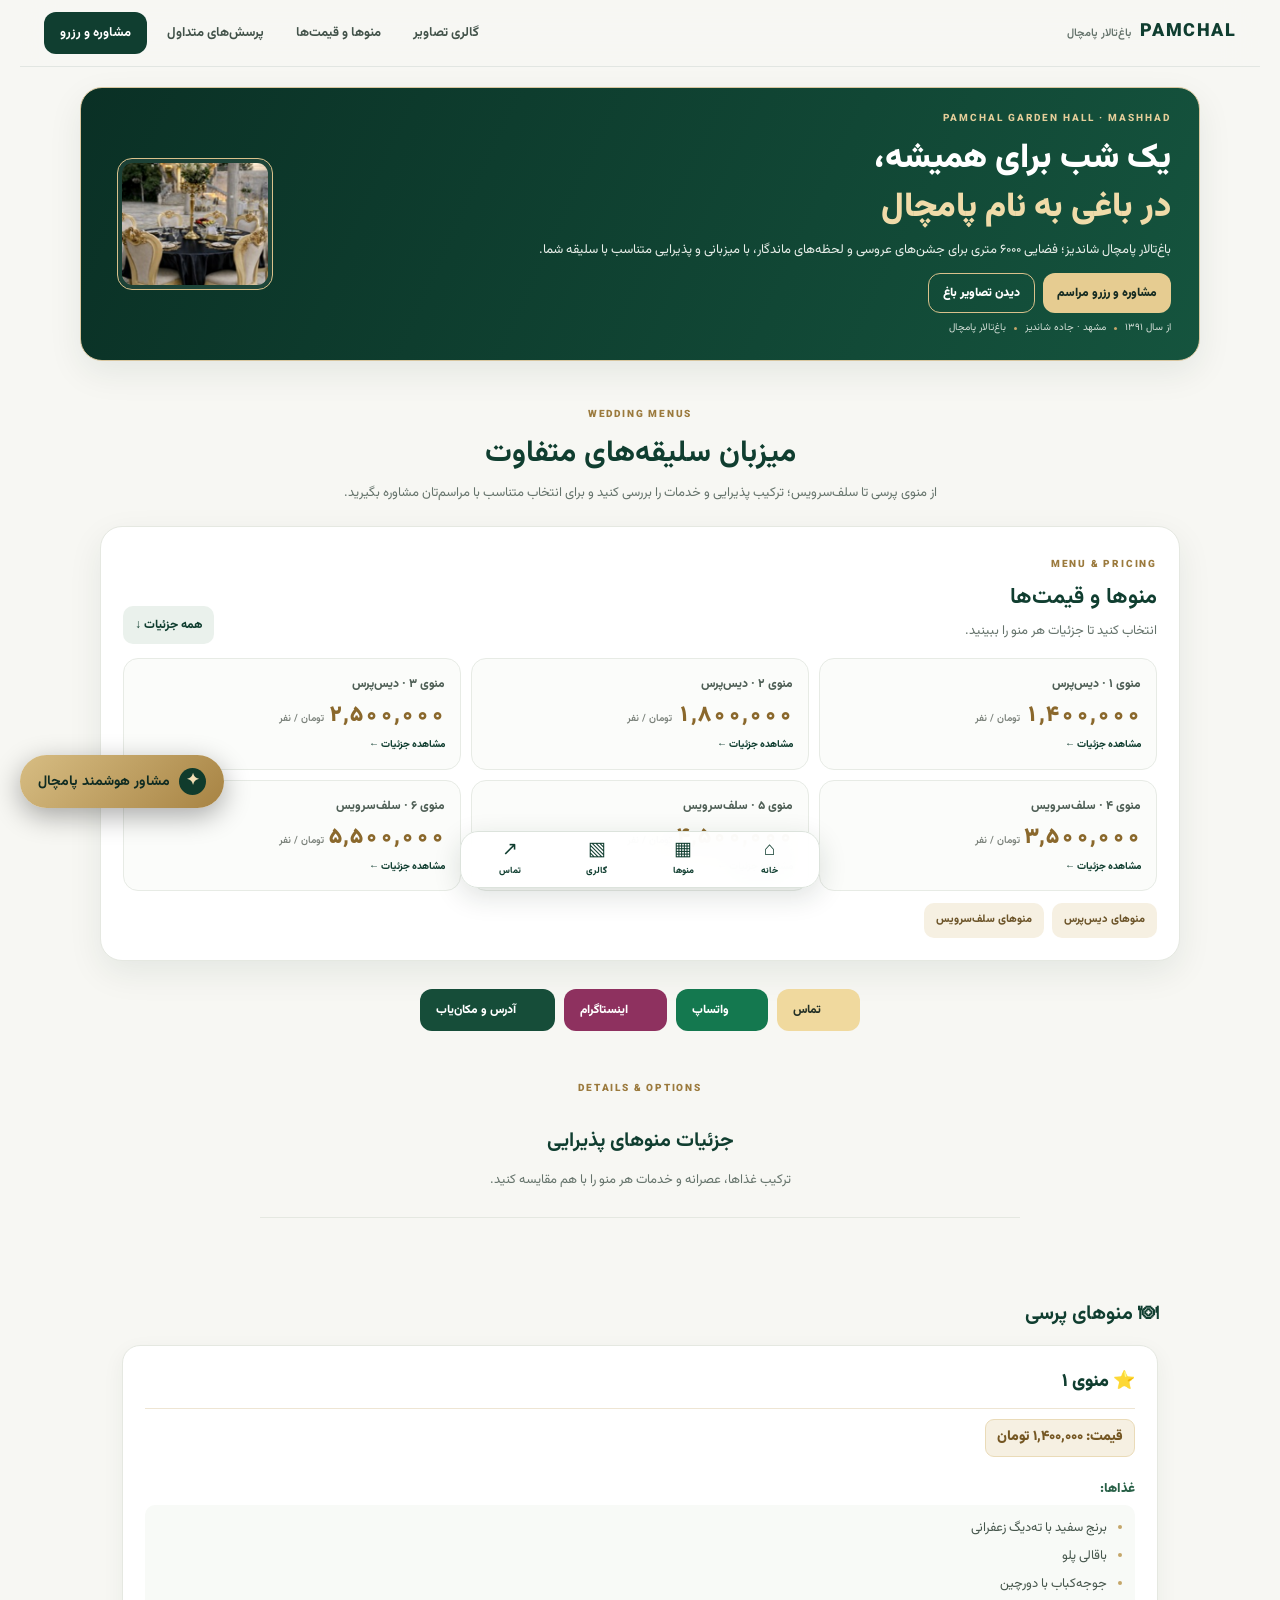
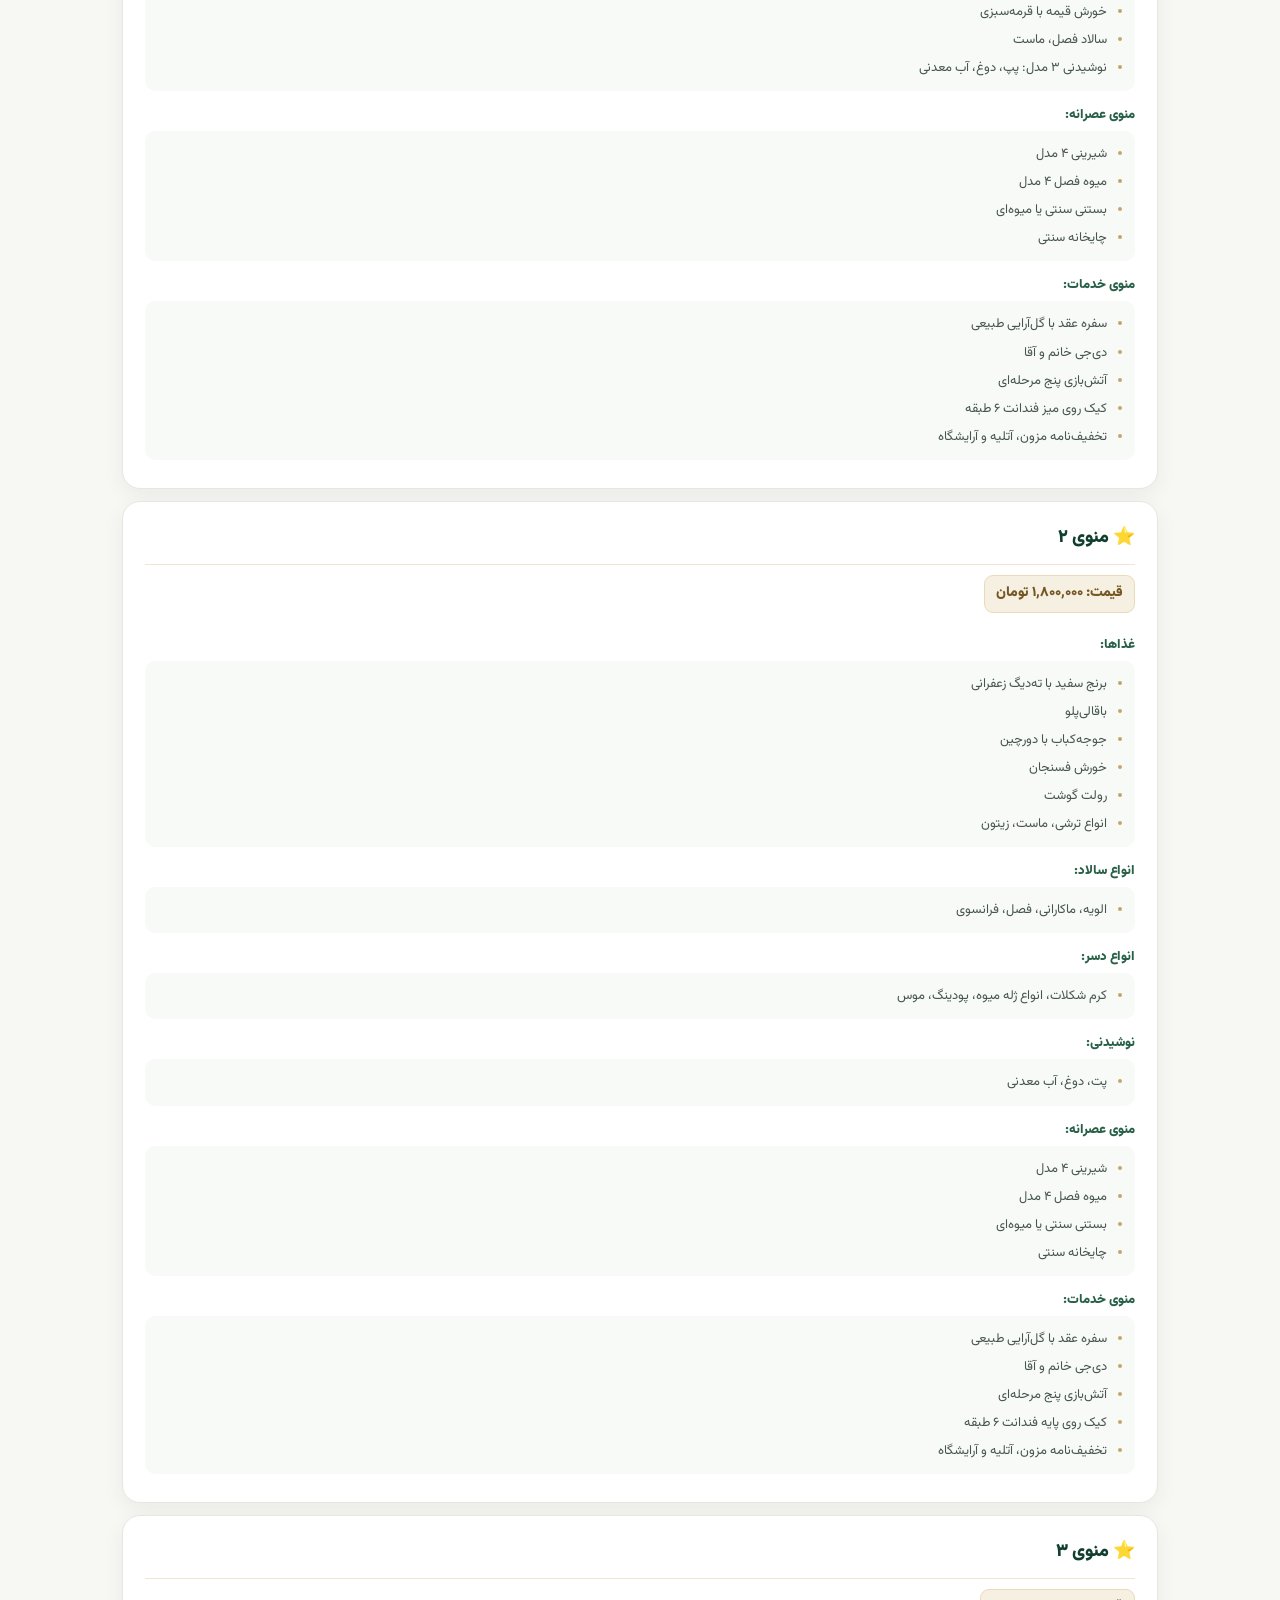
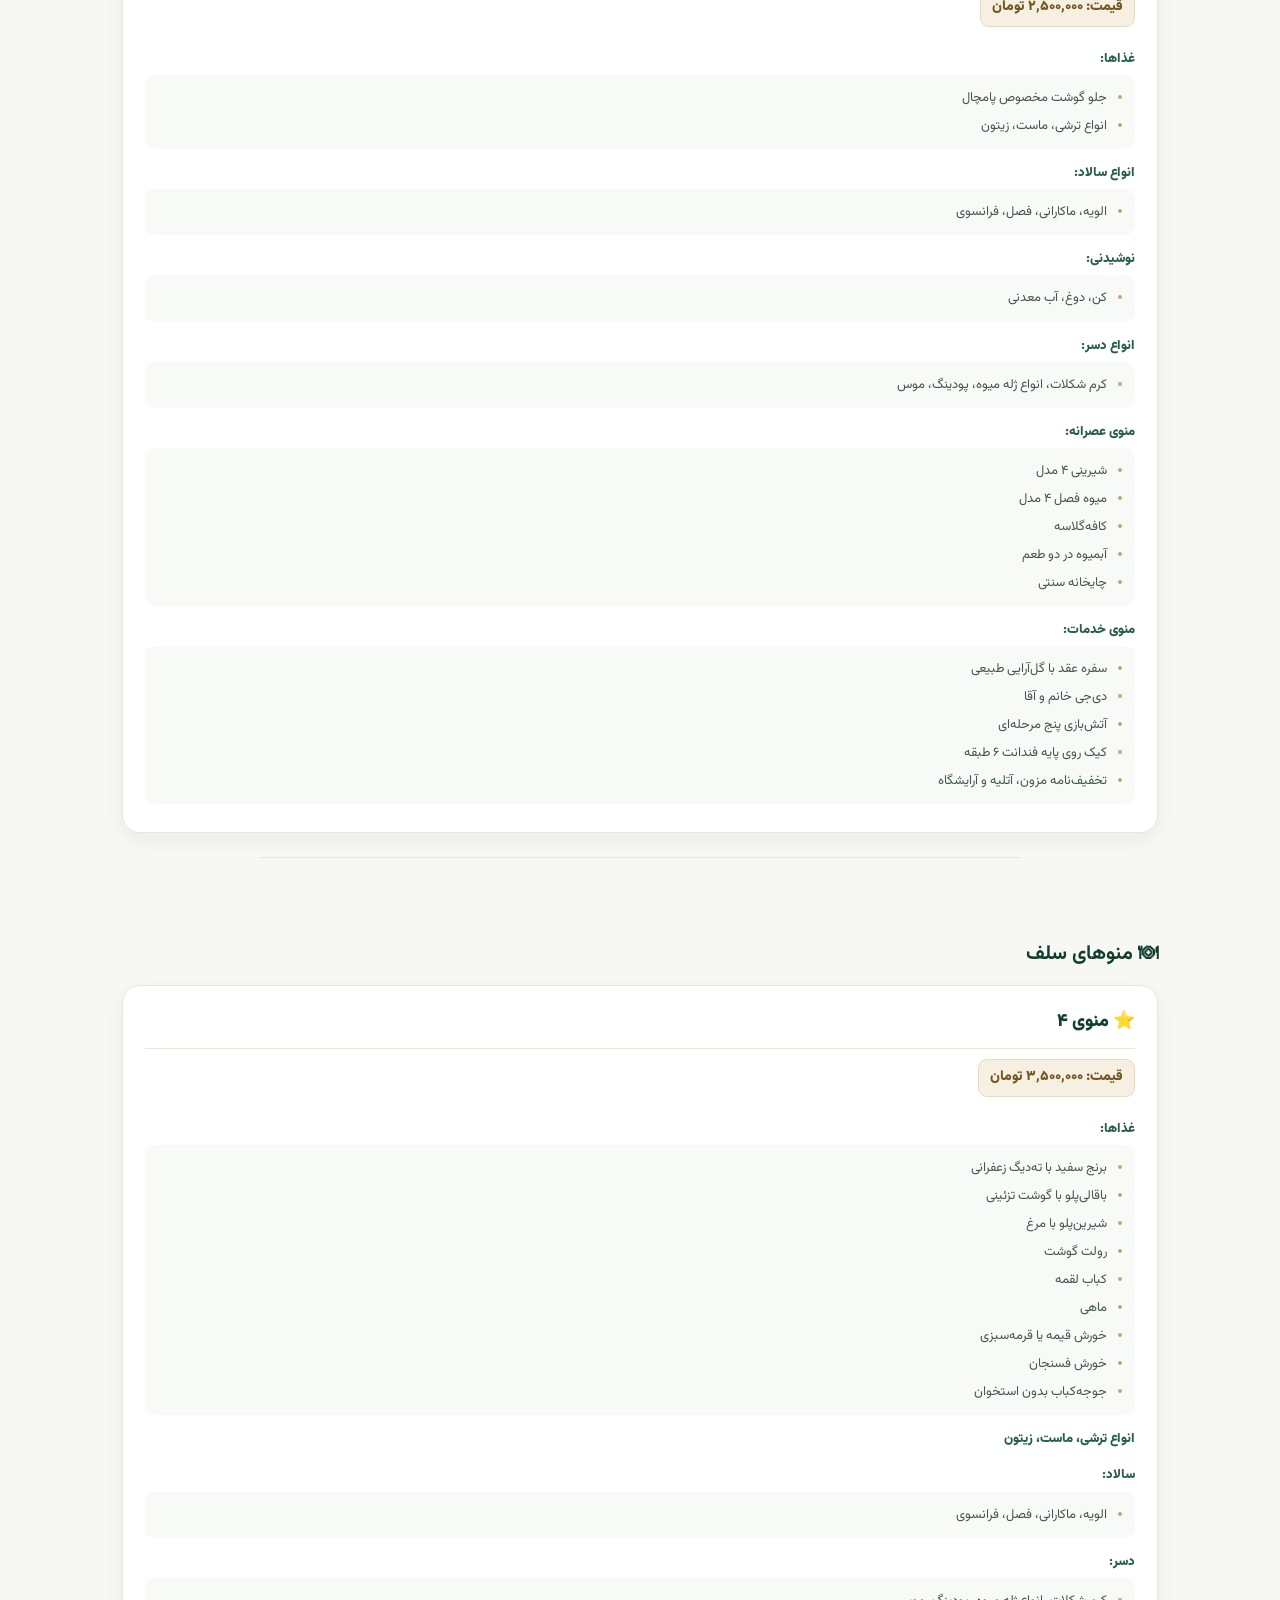
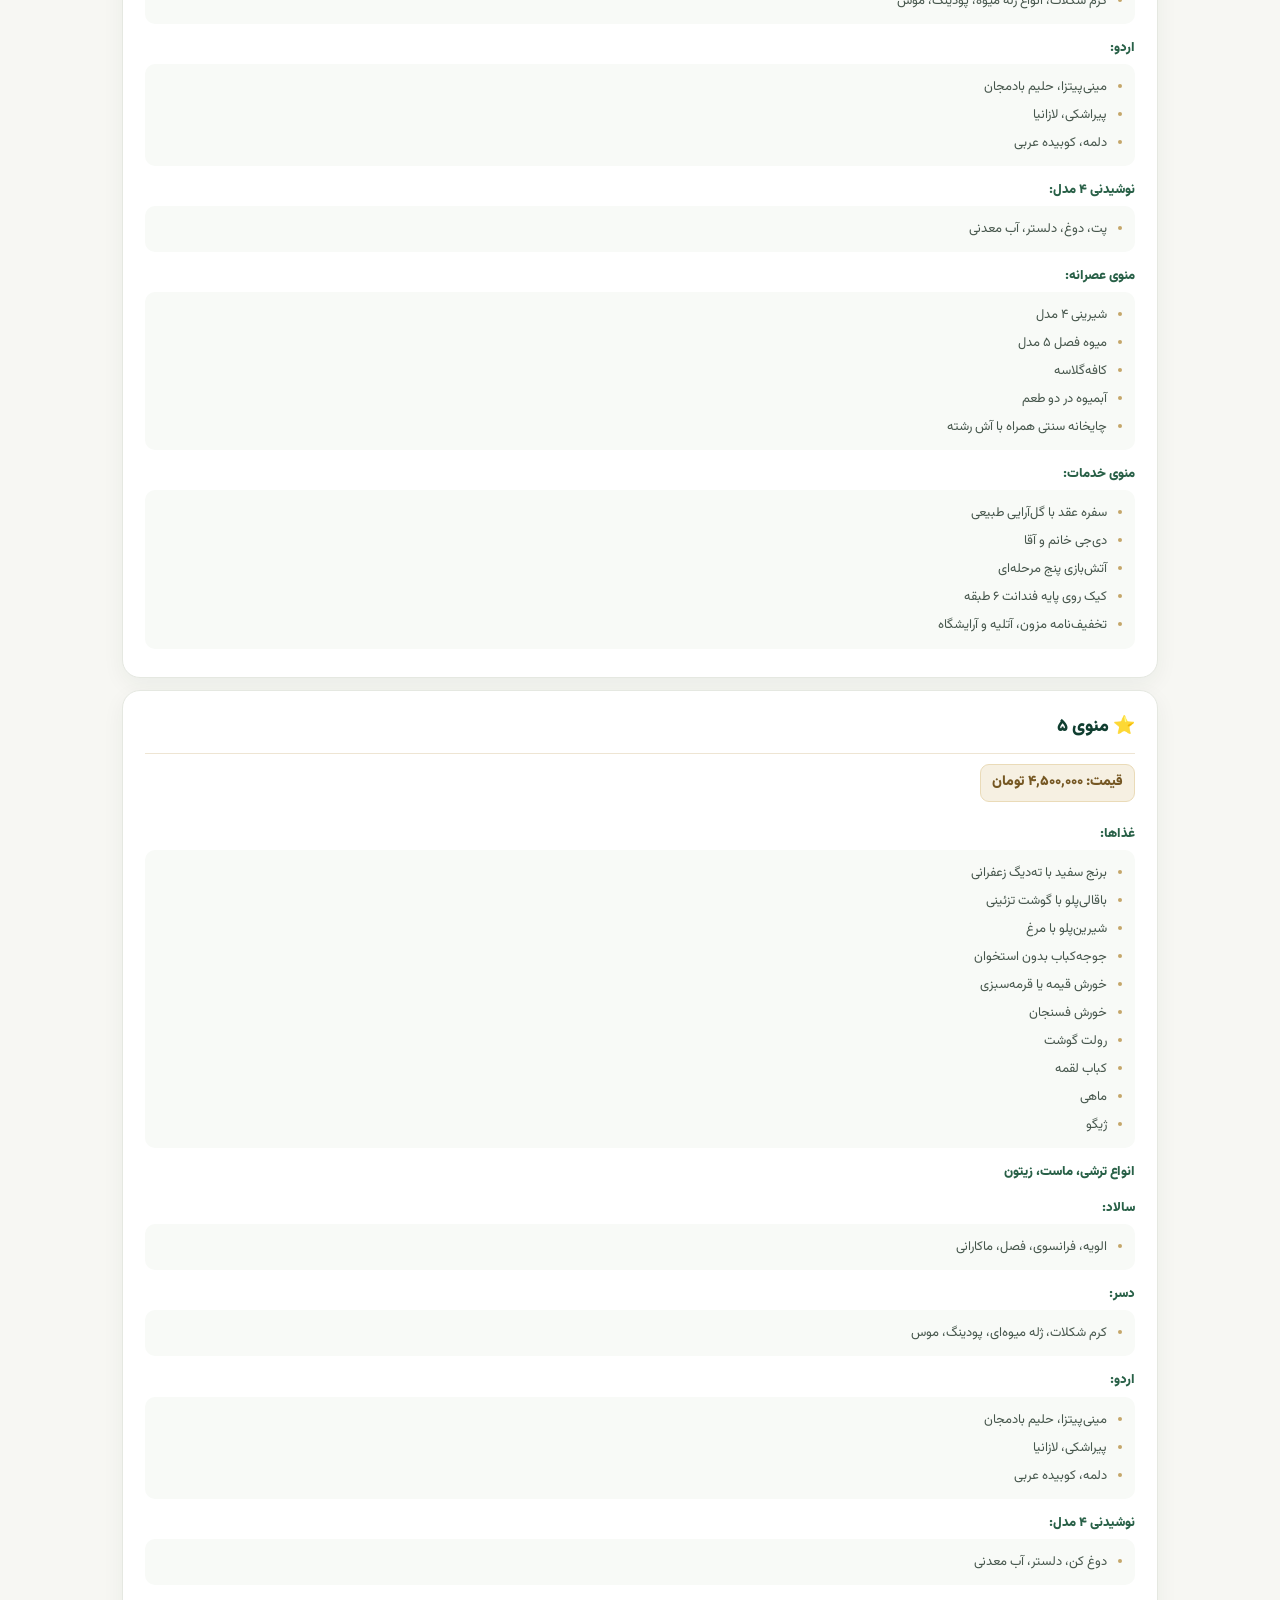
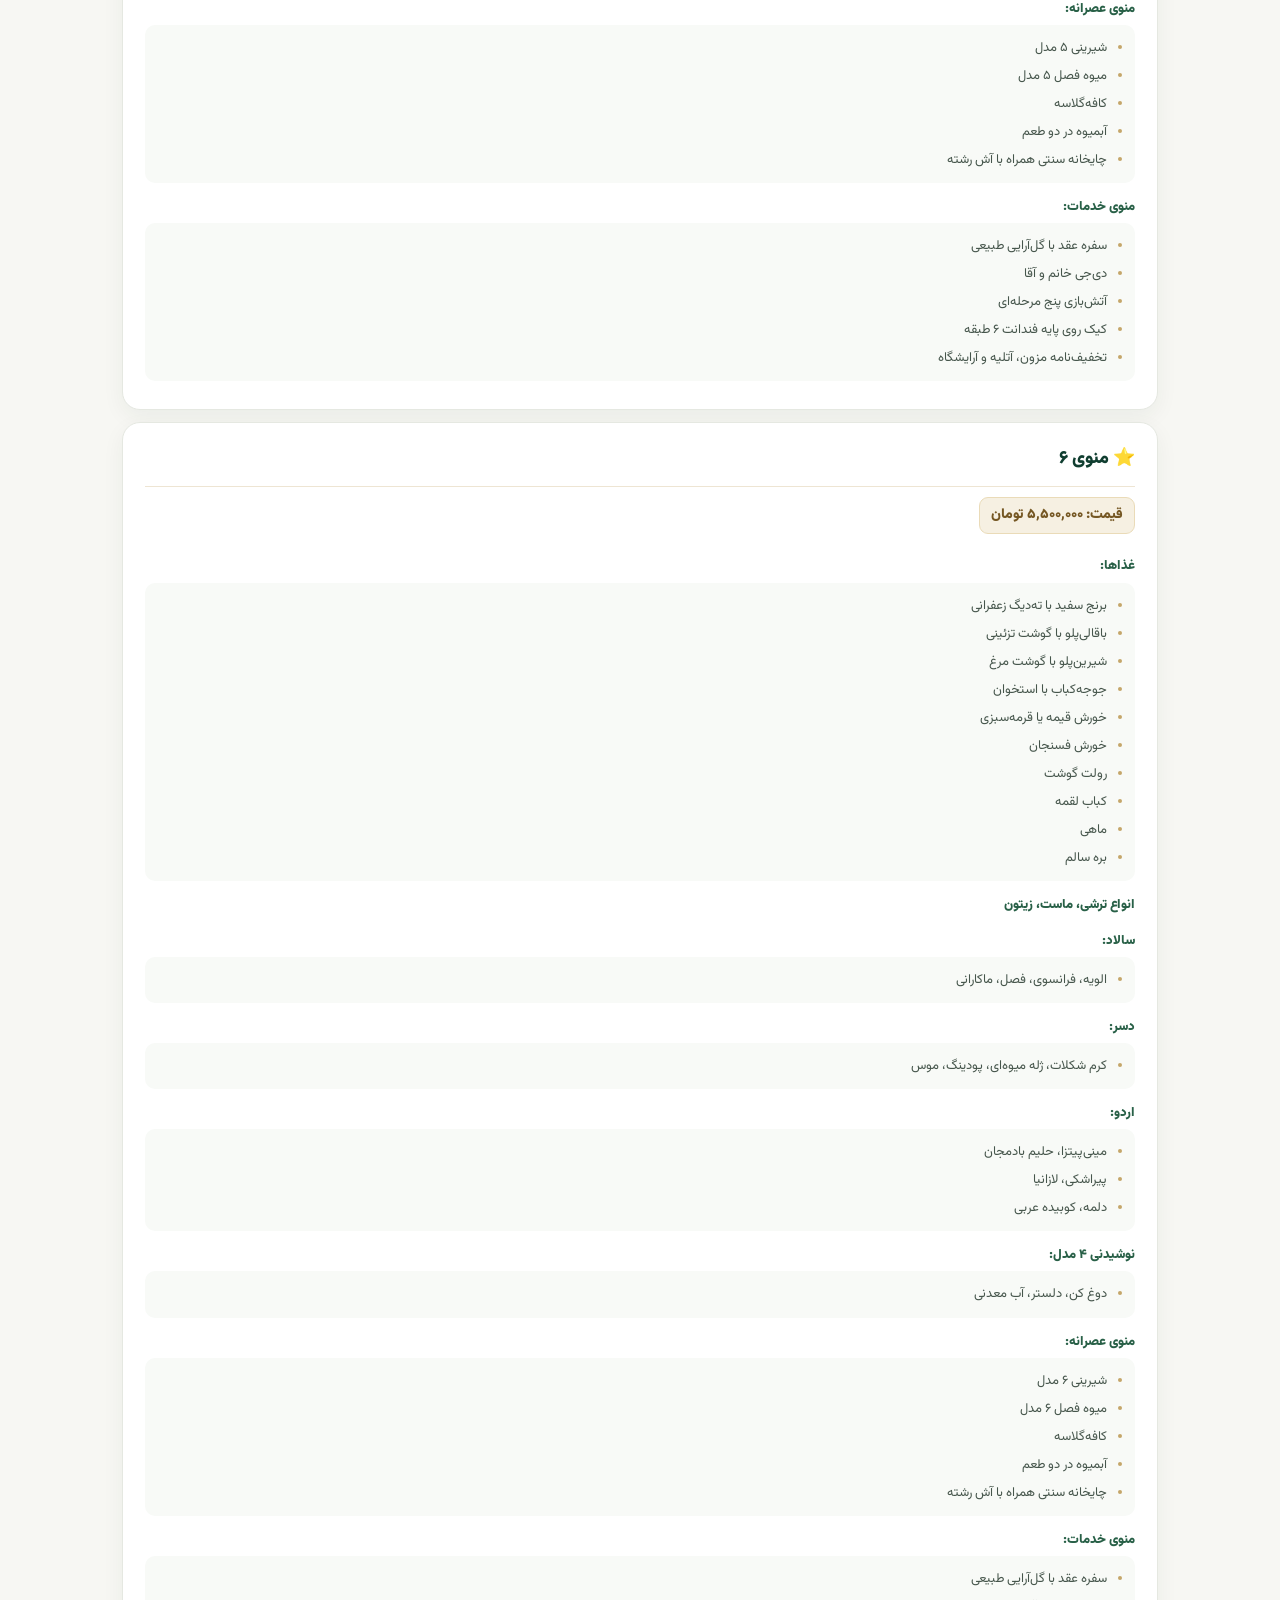
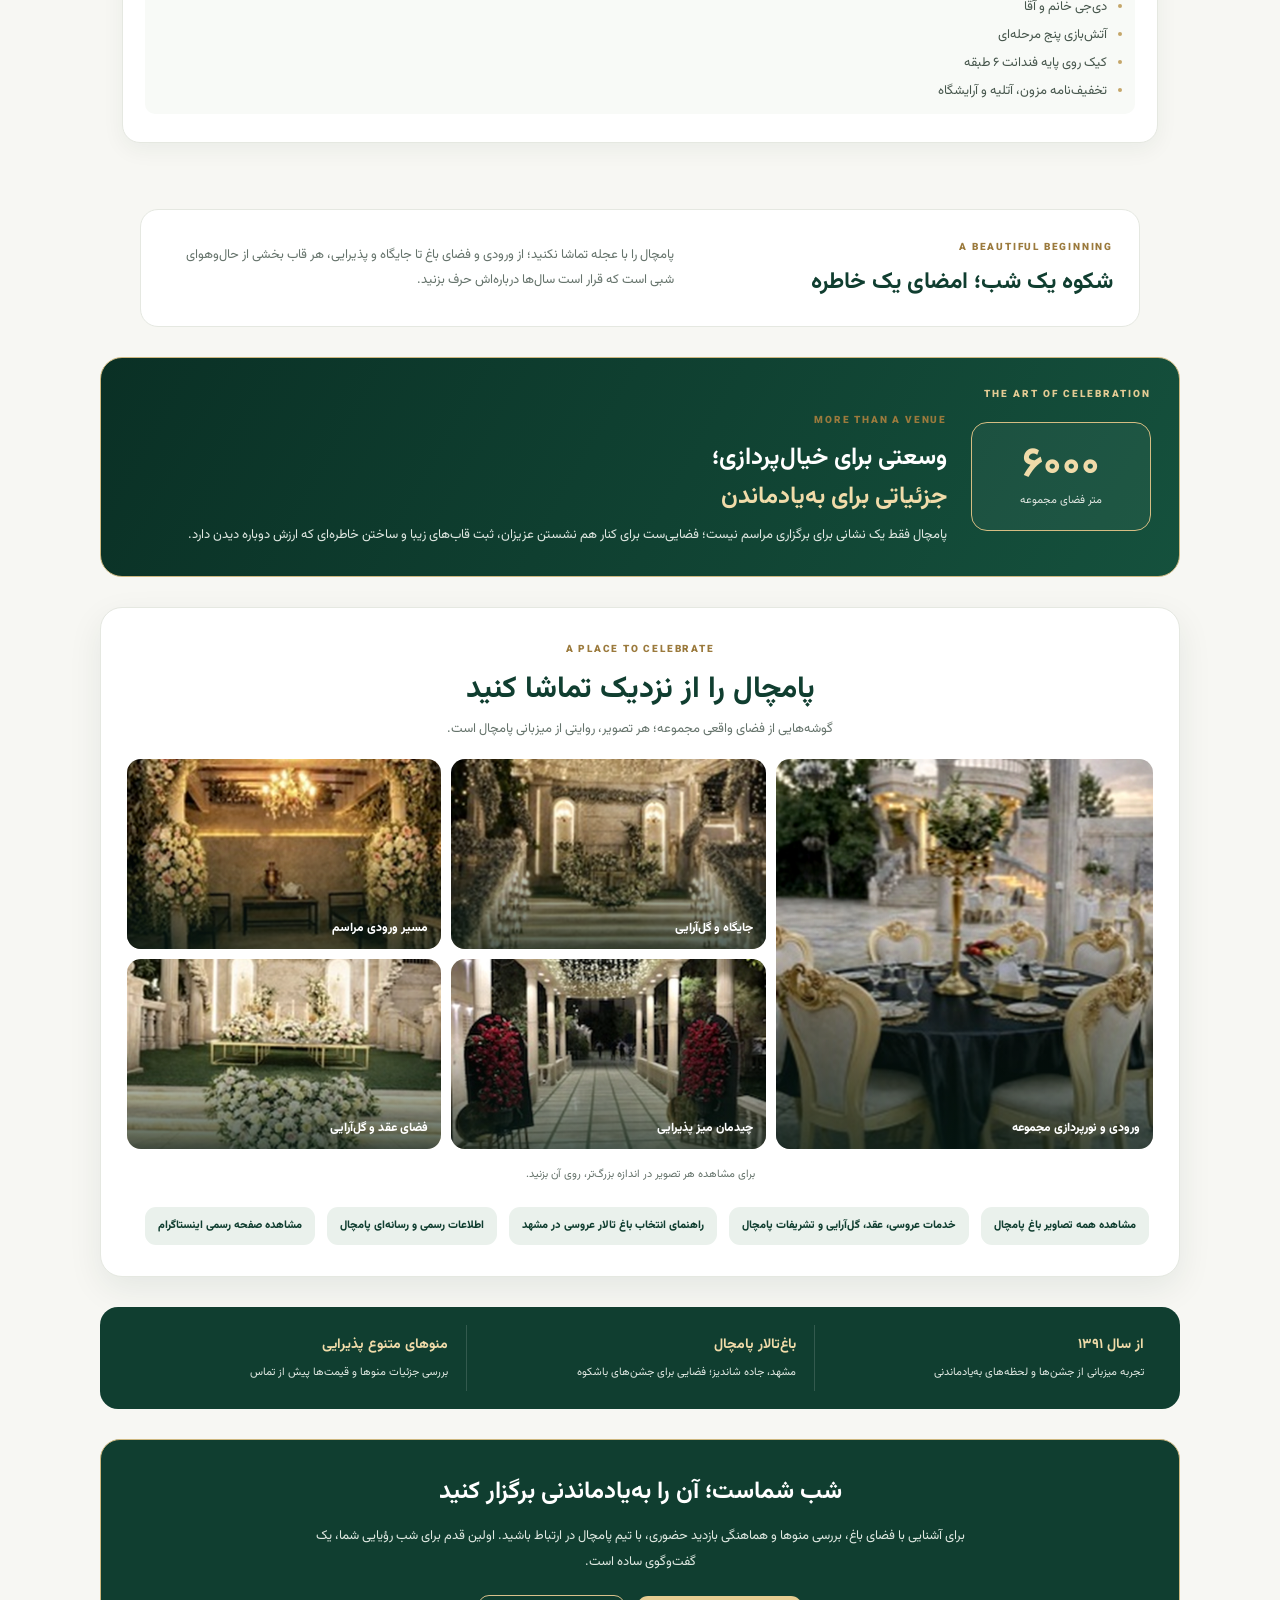
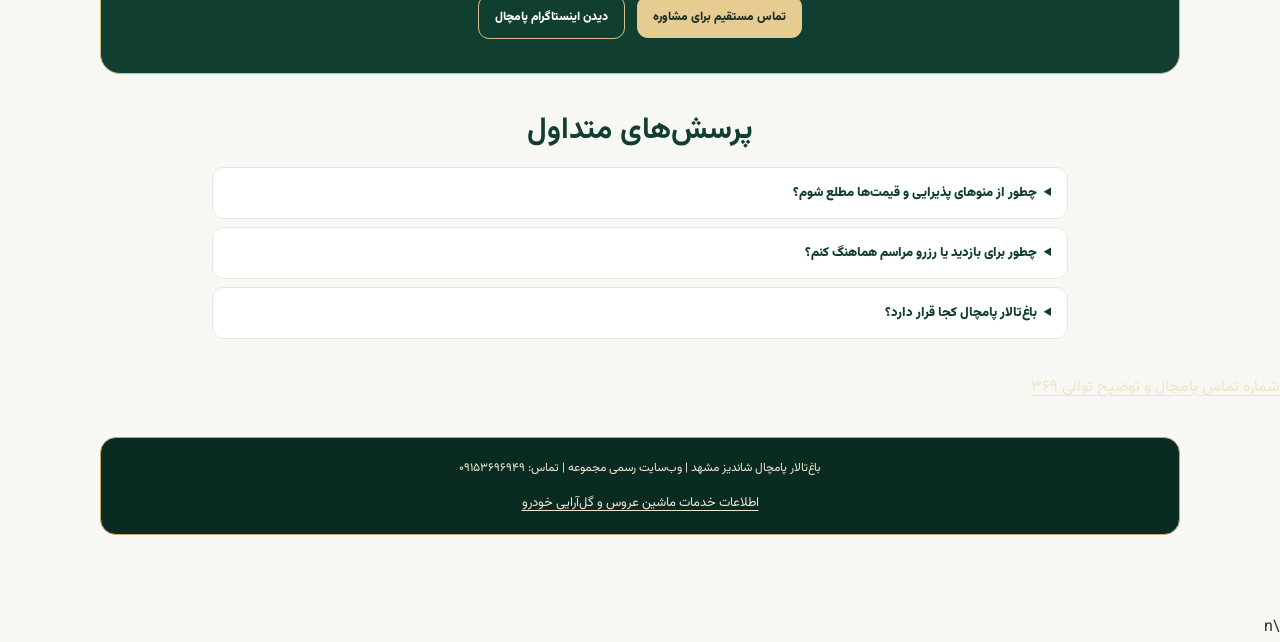
==== commit 22dd0083: "Add PAMCHAL AI assistant to homepage" ====
--- a/index.html
+++ b/index.html
@@ -571,5 +571,6 @@
  <a href="#pamchal-gallery" aria-label="گالری"><span class="dock-symbol">▧</span><small>گالری</small></a>
  <a href="tel:+989153696949" aria-label="تماس"><span class="dock-symbol">↗</span><small>تماس</small></a>
 </nav>
+<script src="/pamchal-ai.js?v=1" defer></script>
 </body>
 </html>
